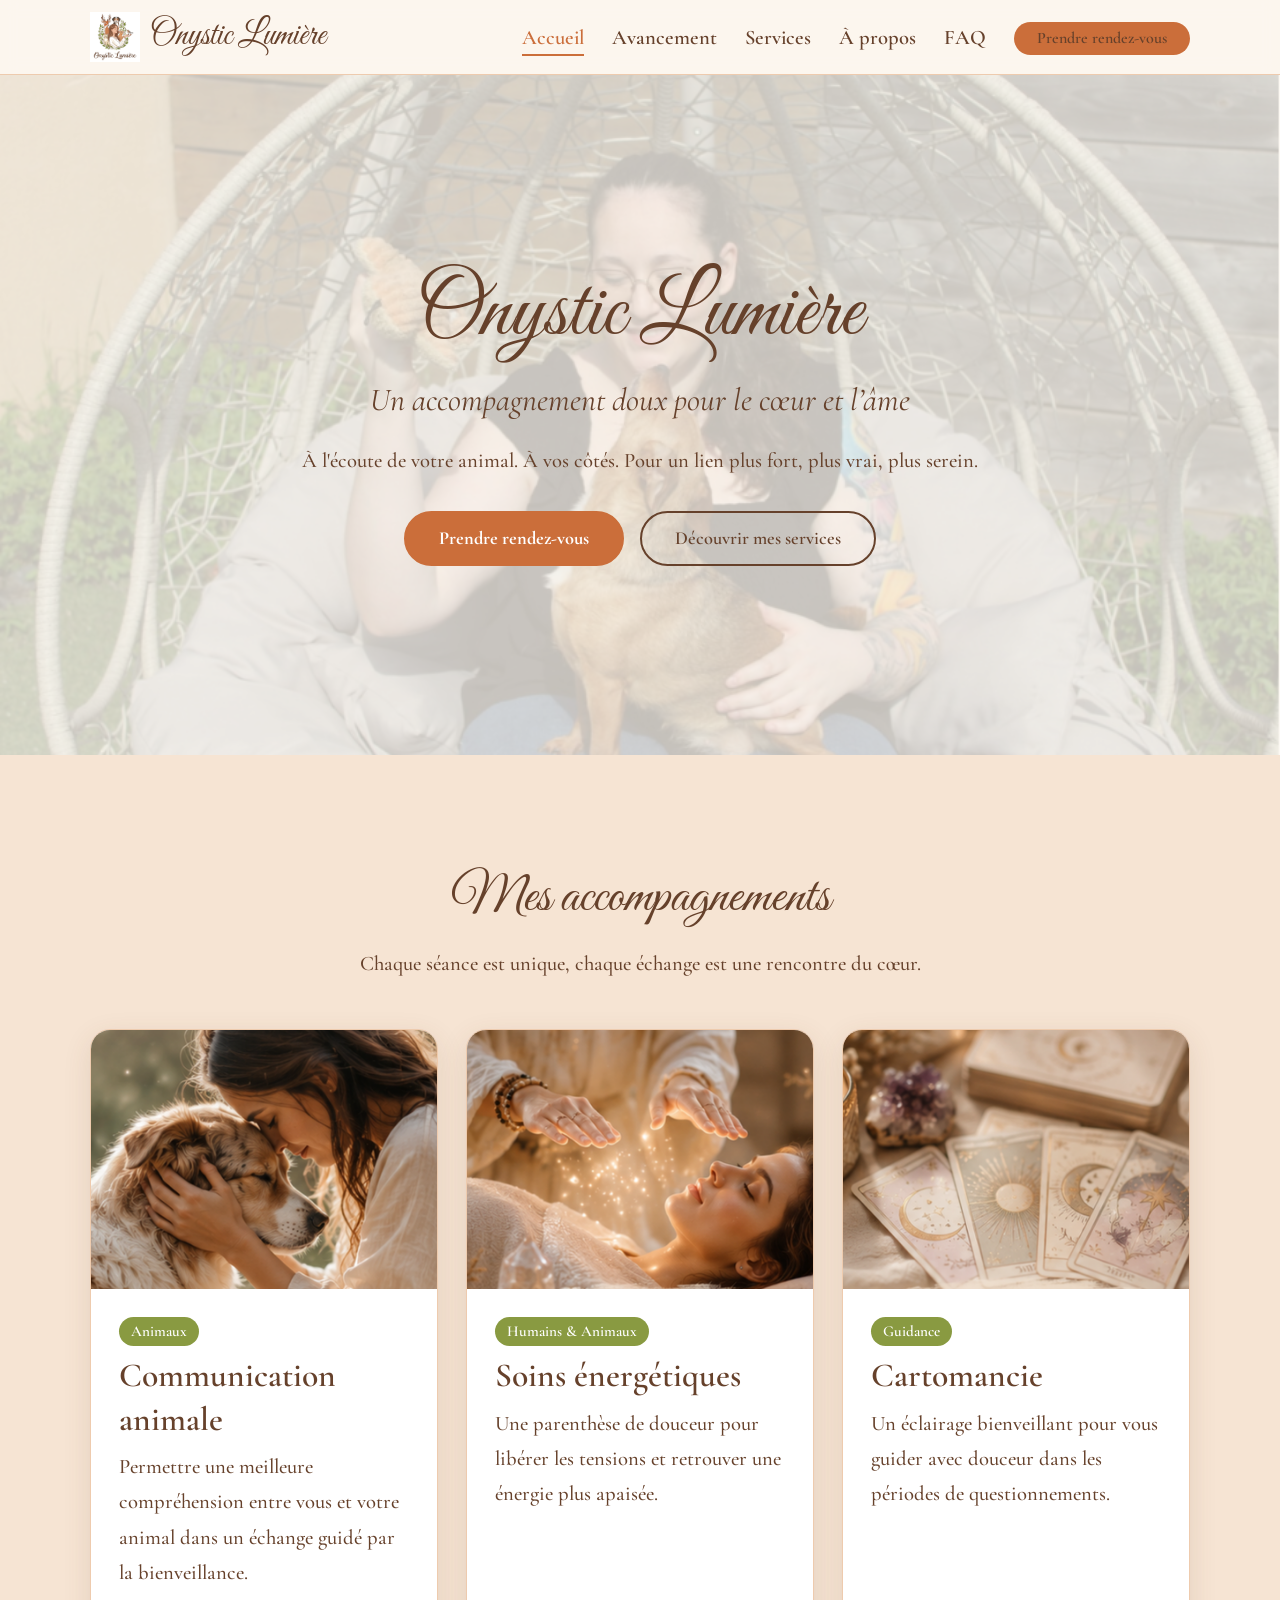
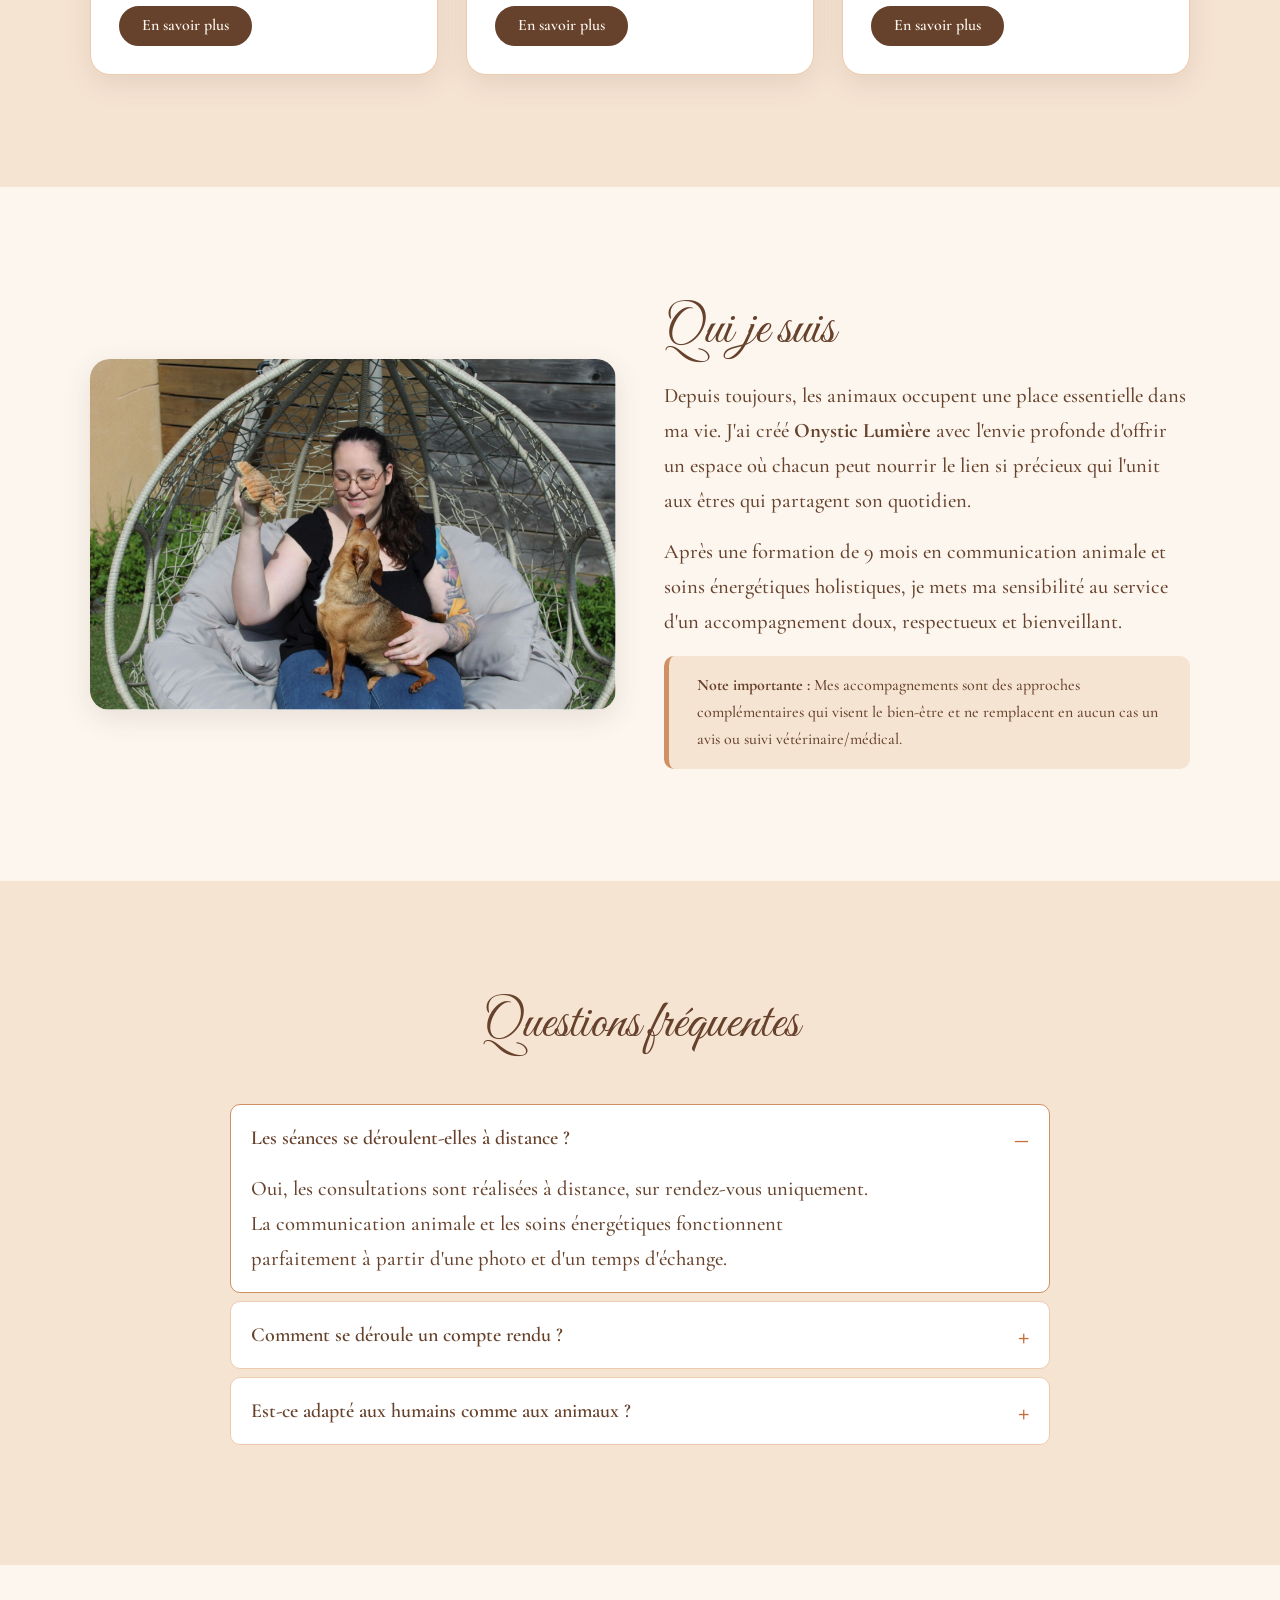
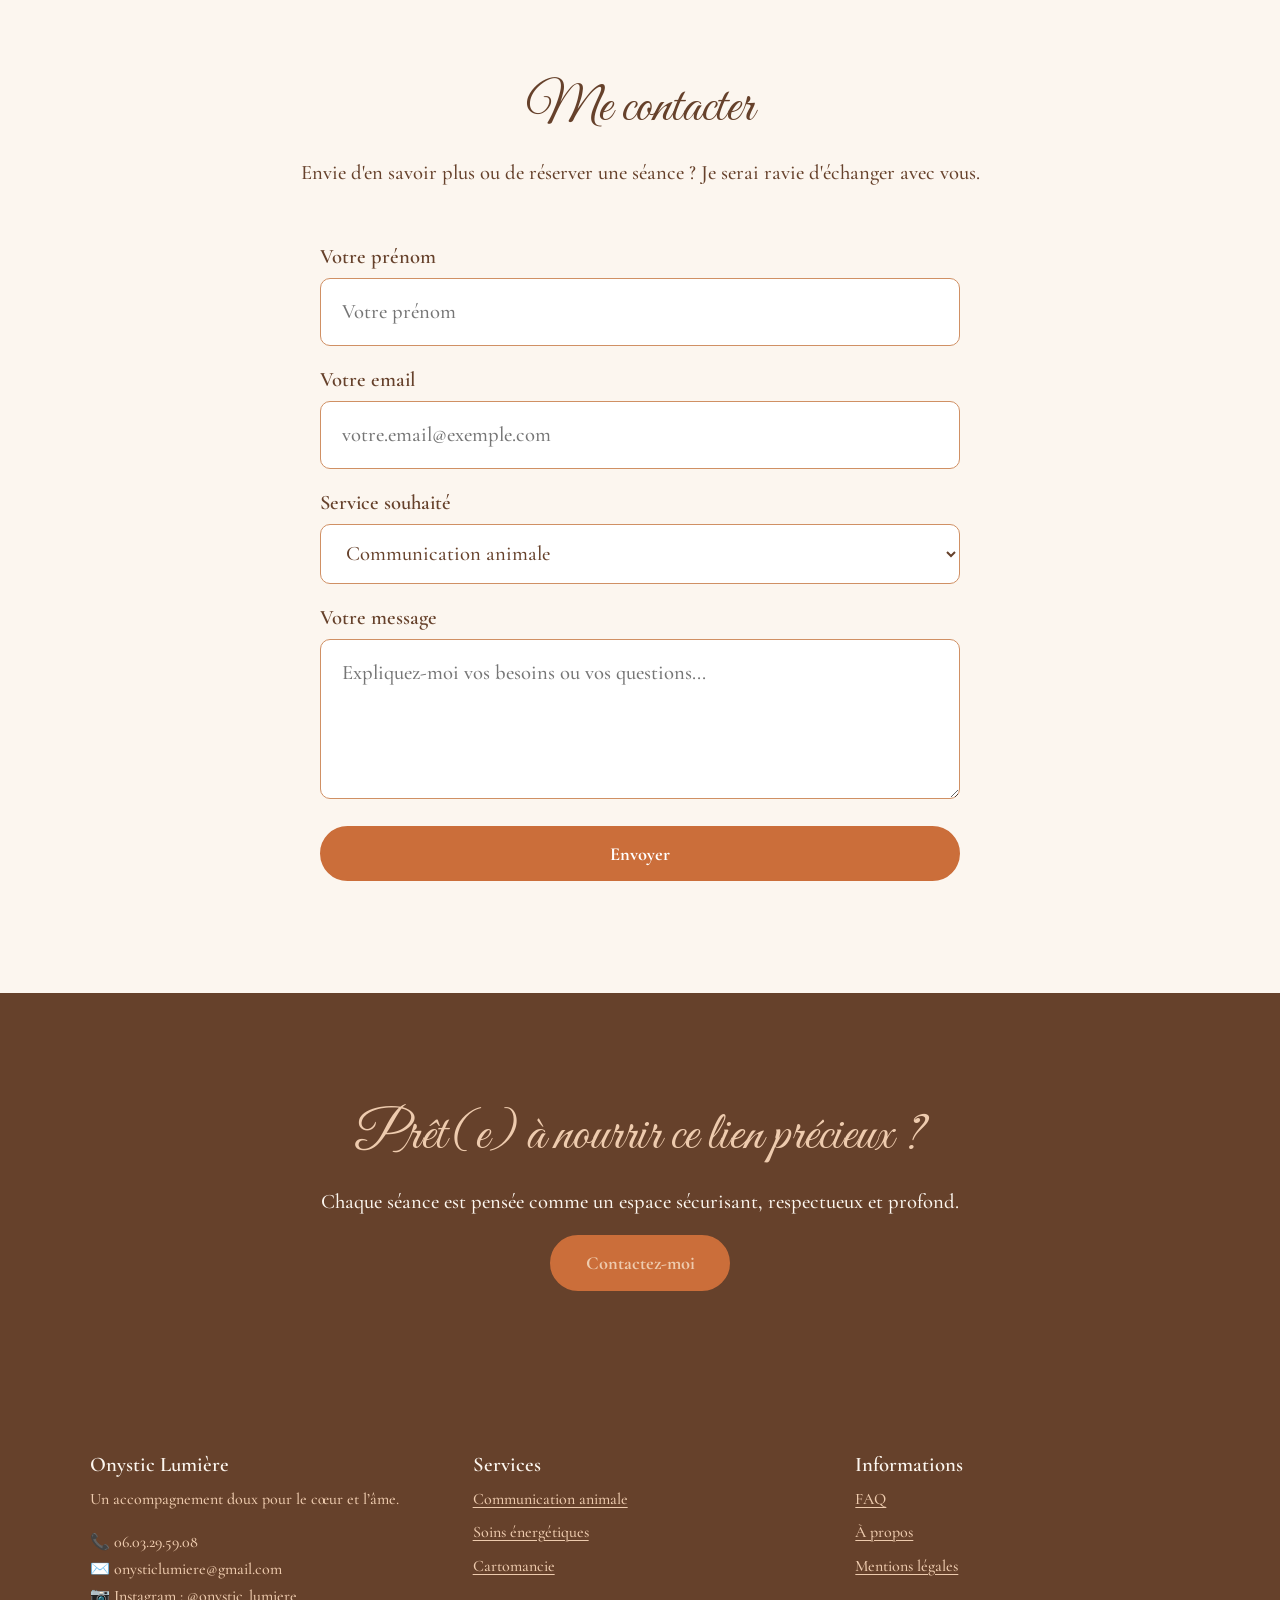
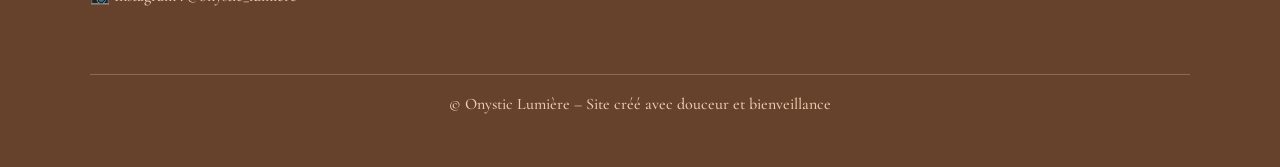
==== index.html @ a09f25a9 "first commit" ====
<!DOCTYPE html>
<html lang="fr">
<head>
  <meta charset="utf-8">
  <meta name="viewport" content="width=device-width, initial-scale=1, viewport-fit=cover">
  <title>Onystic Lumière – Un accompagnement doux pour le cœur et l’âme</title>
  <link rel="preconnect" href="https://fonts.googleapis.com">
  <link rel="preconnect" href="https://fonts.gstatic.com" crossorigin>
  <link href="https://fonts.googleapis.com/css2?family=Cormorant+Garamond:ital,wght@0,400;0,500;0,600;0,700;1,400;1,500&family=Great+Vibes&display=swap" rel="stylesheet">
  <link rel="stylesheet" href="style.css">
</head>
<body>

<!-- ============ EN-TÊTE / BANNIÈRE ============ -->
<header class="entete">
  <div class="conteneur entete__interieur">
    <!-- Logo image + texte -->
    <a class="logo" href="index.html" style="font-family:var(--police-titre);font-size:2.2rem;color:var(--brun);line-height:1">
      <img src="logo.png" alt="Logo Onystic Lumière" style="height:50px; margin-right:10px;">
      Onystic Lumière
    </a>
    <button class="nav__bouton" aria-expanded="false" aria-controls="menu">☰ Menu</button>
    <nav class="nav" id="menu" aria-label="Menu principal">
      <ul>
        <li><a href="index.html" aria-current="page">Accueil</a></li>
        <li><a href="avancement.html" >Avancement</a></li>
        <li class="nav__item--deroulant">
          <a href="#services">Services</a>
          <ul class="nav__sous-menu">
            <li><a href="communication-animale.html">Communication animale</a></li>
            <li><a href="soins-energetiques.html">Soins énergétiques</a></li>
            <li><a href="cartomancie.html">Cartomancie</a></li>
          </ul>
        </li>
        <li><a href="#apropos">À propos</a></li>
        <li><a href="#faq">FAQ</a></li>
        <li><a class="btn btn--rdv btn--petit" href="#contact">Prendre rendez-vous</a></li>
      </ul>
    </nav>
  </div>
</header>

<main id="haut">

<!-- ============ HERO (IMAGE DE FOND TRANSPARENTE) ============ -->
<!-- Modifie 'images/fond-hero.jpg' par le lien de ton image de fond -->
<section class="hero" style="background-image: url('photop.png');">
  <div class="conteneur">
    <h1>Onystic Lumière</h1>
    <p class="slogan">Un accompagnement doux pour le cœur et l’âme</p>
    <p>À l'écoute de votre animal. À vos côtés. Pour un lien plus fort, plus vrai, plus serein.</p>
    <div style="display:flex; gap:1rem; justify-content:center; flex-wrap:wrap;">
      <a class="btn btn--rdv" href="#contact">Prendre rendez-vous</a>
      <a class="btn btn--contour" href="#services">Découvrir mes services</a>
    </div>
  </div>
</section>

<!-- ============ SERVICES ============ -->
<section class="section section--douce" id="services">
  <div class="conteneur">
    <div class="section__entete">
      <h2>Mes accompagnements</h2>
      <p>Chaque séance est unique, chaque échange est une rencontre du cœur.</p>
    </div>
    
    <div class="grille">
      <!-- Communication Animale -->
      <article class="carte">
        <img class="carte__image" src="com_a.png" alt="Communication animale">
        <div class="carte__contenu">
          <span class="etiquette">Animaux</span>
          <h3>Communication animale</h3>
          <p>Permettre une meilleure compréhension entre vous et votre animal dans un échange guidé par la bienveillance.</p>
          <a class="btn btn--petit" href="communication-animale.html">En savoir plus</a>
        </div>
      </article>

      
      <!-- Soins Énergétiques -->
      <article class="carte">
        <img class="carte__image" src="soins.png" alt="Soins énergétiques">
        <div class="carte__contenu">
          <span class="etiquette">Humains & Animaux</span>
          <h3>Soins énergétiques</h3>
          <p>Une parenthèse de douceur pour libérer les tensions et retrouver une énergie plus apaisée.</p>
          <a class="btn btn--petit" href="soins-energetiques.html">En savoir plus</a>
        </div>
      </article>

      <!-- Cartomancie -->
      <article class="carte">
        <img class="carte__image" src="carto.png" alt="Cartomancie">
        <div class="carte__contenu">
          <span class="etiquette">Guidance</span>
          <h3>Cartomancie</h3>
          <p>Un éclairage bienveillant pour vous guider avec douceur dans les périodes de questionnements.</p>
          <a class="btn btn--petit" href="cartomancie.html">En savoir plus</a>
        </div>
      </article>
    </div>
  </div>
</section>

<!-- ============ À PROPOS ============ -->
<section class="section" id="apropos">
  <div class="conteneur">
    <div class="duo">
      <img src="photop.png" alt="Photo de Marine" style="border-radius:var(--rayon-m); box-shadow:var(--ombre); width:100%; height:auto;">
      <div>
        <h2>Qui je suis</h2>
        <p>Depuis toujours, les animaux occupent une place essentielle dans ma vie. J'ai créé <strong>Onystic Lumière</strong> avec l'envie profonde d'offrir un espace où chacun peut nourrir le lien si précieux qui l'unit aux êtres qui partagent son quotidien.</p>
        <p>Après une formation de 9 mois en communication animale et soins énergétiques holistiques, je mets ma sensibilité au service d'un accompagnement doux, respectueux et bienveillant.</p>
        
        <div class="encadre mt-s">
          <p><strong>Note importante :</strong> Mes accompagnements sont des approches complémentaires qui visent le bien-être et ne remplacent en aucun cas un avis ou suivi vétérinaire/médical.</p>
        </div>
      </div>
    </div>
  </div>
</section>

<!-- ============ FAQ ============ -->
<section class="section section--douce" id="faq">
  <div class="conteneur">
    <div class="section__entete">
      <h2>Questions fréquentes</h2>
    </div>
    <div class="faq">
      <details open>
        <summary>Les séances se déroulent-elles à distance ?</summary>
        <p>Oui, les consultations sont réalisées à distance, sur rendez-vous uniquement. La communication animale et les soins énergétiques fonctionnent parfaitement à partir d'une photo et d'un temps d'échange.</p>
      </details>
      <details>
        <summary>Comment se déroule un compte rendu ?</summary>
        <p>Selon l'accompagnement choisi, les échanges et comptes rendus sont retransmis en visio, par appel ou sous forme de document écrit (PDF).</p>
      </details>
      <details>
        <summary>Est-ce adapté aux humains comme aux animaux ?</summary>
        <p>Oui ! Les soins énergétiques et la cartomancie s’adressent aussi bien aux personnes qu’aux animaux.</p>
      </details>
    </div>
  </div>
</section>

<!-- ============ CONTACT ============ -->
<section class="section" id="contact">
  <div class="conteneur">
    <div class="section__entete">
      <h2>Me contacter</h2>
      <p>Envie d'en savoir plus ou de réserver une séance ? Je serai ravie d'échanger avec vous.</p>
    </div>
    <form class="formulaire" onsubmit="return false" style="margin-inline:auto">
      <div><label for="nom">Votre prénom</label><input id="nom" type="text" placeholder="Votre prénom"></div>
      <div><label for="mail">Votre email</label><input id="mail" type="email" placeholder="votre.email@exemple.com"></div>
      <div><label for="service">Service souhaité</label>
        <select id="service">
          <option>Communication animale</option>
          <option>Soins énergétiques</option>
          <option>Cartomancie / Guidance</option>
        </select>
      </div>
      <div><label for="msg">Votre message</label><textarea id="msg" placeholder="Expliquez-moi vos besoins ou vos questions..."></textarea></div>
      <button class="btn btn--rdv" type="button">Envoyer</button>
    </form>
  </div>
</section>

<!-- ============ BANDEAU RDV ============ -->
<section class="section section--sombre bandeau-rdv">
  <div class="conteneur">
    <h2>Prêt(e) à nourrir ce lien précieux ?</h2>
    <p>Chaque séance est pensée comme un espace sécurisant, respectueux et profond.</p>
    <a class="btn btn--rdv" href="#contact">Contactez-moi</a>
  </div>
</section>

</main>

<!-- ============ PIED DE PAGE ============ -->
<footer class="pied">
  <div class="conteneur">
    <div class="pied__colonnes">
      <div>
        <h3>Onystic Lumière</h3>
        <p>Un accompagnement doux pour le cœur et l’âme.</p>
        <p>
          📞 06.03.29.59.08<br>
          ✉️ onysticlumiere@gmail.com<br>
          📷 Instagram : @onystic_lumiere
        </p>
      </div>
      <div>
        <h3>Services</h3>
        <ul>
          <li><a href="communication-animale.html">Communication animale</a></li>
          <li><a href="soins-energetiques.html">Soins énergétiques</a></li>
          <li><a href="cartomancie.html">Cartomancie</a></li>
        </ul>
      </div>
      <div>
        <h3>Informations</h3>
        <ul>
          <li><a href="#faq">FAQ</a></li>
          <li><a href="#apropos">À propos</a></li>
          <li><a href="#haut">Mentions légales</a></li>
        </ul>
      </div>
    </div>
    <p class="pied__legal mb-0" style="max-width:none">© Onystic Lumière – Site créé avec douceur et bienveillance</p>
  </div>
</footer>

<script>
  const bouton = document.querySelector('.nav__bouton');
  const menu = document.getElementById('menu');
  bouton.addEventListener('click', () => {
    const ouvert = menu.classList.toggle('ouvert');
    bouton.setAttribute('aria-expanded', ouvert);
  });
</script>
</body>
</html>
---- style.css ----
/* =====================================================================
   ONYSTIC LUMIÈRE – Feuille de style principale
   "Un accompagnement doux pour le cœur et l'âme"

   À mettre dans le <head> de chaque page HTML :

   <link rel="preconnect" href="https://fonts.googleapis.com">
   <link rel="preconnect" href="https://fonts.gstatic.com" crossorigin>
   <link href="https://fonts.googleapis.com/css2?family=Cormorant+Garamond:ital,wght@0,400;0,500;0,600;1,400;1,500&family=Great+Vibes&display=swap" rel="stylesheet">
   <link rel="stylesheet" href="style.css">

   SOMMAIRE
   1. Variables (couleurs, polices, tailles, espacements)
   2. Base (reset + typographie)
   3. Mise en page (conteneur, sections, grilles)
   4. Composants (header, boutons, hero, cartes, avis, FAQ, formulaire, footer)
   5. Utilitaires
   6. Responsive
   7. Accessibilité (focus, mouvement réduit)
   ===================================================================== */


/* =====================================================================
   1. VARIABLES
   Pour changer une couleur ou une police sur tout le site,
   il suffit de la modifier ici.
   ===================================================================== */
:root {
  /* --- Couleurs de la charte --- */
  --brun:    #66412b;   /* texte principal, titres, boutons */
  --peche:   #eecbae;   /* fonds doux, bordures */
  --caramel: #d09064;   /* accents secondaires, séparateurs */
  --olive:   #899a41;   /* touche nature, avis, détails */
  --orange:  #cb6e3a;   /* appels à l'action, survols, liens */

  /* --- Couleurs dérivées (nuances plus claires pour les fonds) --- */
  --fond:        #fcf6ef;   /* fond général du site */
  --fond-doux:   #f6e4d3;   /* fond des sections alternées */
  --blanc:       #ffffff;
  --brun-fonce:  #4a2e1e;   /* survol des éléments bruns */

  /* --- Polices --- */
  --police-titre: "Great Vibes", cursive;                                /* logo, grands titres */
  --police-texte: "Cormorant Garamond", Georgia, "Times New Roman", serif; /* tout le reste */

  /* --- Tailles de texte (s'adaptent à l'écran) --- */
  --taille-texte:  clamp(1.125rem, 1.05rem + 0.3vw, 1.3rem);
  --taille-petit:  1rem;
  --taille-h1:     clamp(3rem, 2rem + 5vw, 5.5rem);    /* Great Vibes */
  --taille-h2:     clamp(2.2rem, 1.7rem + 2.2vw, 3.4rem); /* Great Vibes */
  --taille-h3:     clamp(1.6rem, 1.4rem + 1vw, 2.1rem);  /* Cormorant */
  --taille-h4:     1.35rem;

  /* --- Espacements --- */
  --espace-xs: 0.5rem;
  --espace-s:  1rem;
  --espace-m:  1.75rem;
  --espace-l:  3rem;
  --espace-xl: clamp(4rem, 3rem + 5vw, 7rem);   /* espace entre sections */

  /* --- Formes --- */
  --rayon-s:    10px;
  --rayon-m:    20px;
  --rayon-pill: 999px;

  /* --- Ombre douce (teintée marron, pas grise) --- */
  --ombre: 0 8px 28px rgba(102, 65, 43, 0.12);

  /* --- Largeurs --- */
  --largeur-max:   1100px;
  --largeur-texte: 68ch;   /* confort de lecture */

  /* --- Transitions --- */
  --transition: 0.25s ease;
}


/* =====================================================================
   2. BASE
   ===================================================================== */
*, *::before, *::after { box-sizing: border-box; }

html {
  scroll-behavior: smooth;
  -webkit-text-size-adjust: 100%;
}

body {
  margin: 0;
  background: var(--fond);
  color: var(--brun);
  font-family: var(--police-texte);
  font-size: var(--taille-texte);
  font-weight: 500;          /* Cormorant est fin : 500 améliore la lisibilité */
  line-height: 1.7;
}

img, picture, svg { display: block; max-width: 100%; height: auto; }

/* --- Titres ---
   h1 et h2 : Great Vibes (script). h3 et h4 : Cormorant (plus lisible en petit). */
h1, h2 {
  font-family: var(--police-titre);
  font-weight: 400;
  line-height: 1.15;
  margin: 0 0 var(--espace-s);
}
h1 { font-size: var(--taille-h1); }
h2 { font-size: var(--taille-h2); }

h3, h4 {
  font-family: var(--police-texte);
  font-weight: 600;
  line-height: 1.3;
  margin: 0 0 var(--espace-xs);
}
h3 { font-size: var(--taille-h3); }
h4 { font-size: var(--taille-h4); }

p { margin: 0 0 var(--espace-s); max-width: var(--largeur-texte); }

/* --- Sous-titre / slogan en italique --- */
.slogan {
  font-style: italic;
  font-weight: 400;
  font-size: clamp(1.4rem, 1.2rem + 1vw, 2rem);
}

/* --- Liens --- */
a {
  color: var(--orange);
  text-decoration-thickness: 1px;
  text-underline-offset: 3px;
  transition: color var(--transition);
}
a:hover { color: var(--brun-fonce); }

/* --- Listes dans le contenu --- */
ul, ol { padding-left: 1.3em; margin: 0 0 var(--espace-s); }
li { margin-bottom: 0.4em; }
li::marker { color: var(--olive); }

hr {
  border: 0;
  height: 1px;
  background: var(--caramel);
  opacity: 0.5;
  margin: var(--espace-l) 0;
}


/* =====================================================================
   3. MISE EN PAGE
   ===================================================================== */

/* Centre le contenu et limite sa largeur */
.conteneur {
  width: min(100% - 2.5rem, var(--largeur-max));
  margin-inline: auto;
}

/* Bloc de page : chaque grande partie d'une page est une .section */
.section { padding-block: var(--espace-xl); }
.section--douce  { background: var(--fond-doux); }
.section--sombre { background: var(--brun); color: var(--fond); }
.section--sombre h1,
.section--sombre h2,
.section--sombre h3 { color: var(--peche); }
.section--sombre a { color: var(--peche); }

/* En-tête de section (titre + intro) */
.section__entete { text-align: center; margin-bottom: var(--espace-l); }
.section__entete p { margin-inline: auto; }

/* Grilles : colonnes automatiques selon la largeur de l'écran */
.grille {
  display: grid;
  gap: var(--espace-m);
  grid-template-columns: repeat(auto-fit, minmax(260px, 1fr));
}
.grille--2 { grid-template-columns: repeat(auto-fit, minmax(320px, 1fr)); }

/* Texte + image côte à côte (page "À propos", présentation d'un service) */
.duo {
  display: grid;
  gap: var(--espace-l);
  align-items: center;
  grid-template-columns: repeat(auto-fit, minmax(300px, 1fr));
}
.duo img { border-radius: var(--rayon-m); box-shadow: var(--ombre); }


/* =====================================================================
   4. COMPOSANTS
   ===================================================================== */

/* ---------- 4.1 En-tête + navigation ---------- */
.entete {
  position: sticky;
  top: 0;
  z-index: 100;
  background: rgba(252, 246, 239, 0.94);
  backdrop-filter: blur(8px);
  border-bottom: 1px solid var(--peche);
}
.entete__interieur {
  display: flex;
  align-items: center;
  justify-content: space-between;
  gap: var(--espace-m);
  padding-block: 0.75rem;
}
.logo { display: flex; align-items: center; text-decoration: none; }
.logo img { height: 64px; width: auto; }

.nav ul {
  display: flex;
  align-items: center;
  gap: var(--espace-m);
  list-style: none;
  margin: 0;
  padding: 0;
}
.nav li { margin: 0; }
.nav a {
  color: var(--brun);
  text-decoration: none;
  font-weight: 600;
  padding-block: 0.3rem;
  border-bottom: 2px solid transparent;
}
.nav a:hover,
.nav a[aria-current="page"] {
  color: var(--orange);
  border-bottom-color: var(--orange);
}

/* Sous-menu "Services" */
.nav__item--deroulant { position: relative; }
.nav__sous-menu {
  position: absolute;
  top: 100%;
  left: 0;
  min-width: 240px;
  flex-direction: column;
  align-items: flex-start !important;
  gap: 0 !important;
  padding: var(--espace-xs) 0 !important;
  background: var(--fond);
  border: 1px solid var(--peche);
  border-radius: var(--rayon-s);
  box-shadow: var(--ombre);
  opacity: 0;
  visibility: hidden;
  transform: translateY(6px);
  transition: opacity var(--transition), transform var(--transition), visibility var(--transition);
}
.nav__item--deroulant:hover .nav__sous-menu,
.nav__item--deroulant:focus-within .nav__sous-menu {
  opacity: 1;
  visibility: visible;
  transform: translateY(0);
}
.nav__sous-menu a {
  display: block;
  width: 100%;
  padding: 0.5rem 1.1rem;
  border-bottom: 0;
}
.nav__sous-menu a:hover { background: var(--fond-doux); }

/* Bouton menu mobile (☰) */
.nav__bouton {
  display: none;
  background: none;
  border: 1px solid var(--caramel);
  border-radius: var(--rayon-s);
  color: var(--brun);
  font: inherit;
  font-weight: 600;
  padding: 0.4rem 0.9rem;
  cursor: pointer;
}


/* ---------- 4.2 Boutons ---------- */
.btn {
  display: inline-block;
  padding: 0.8em 1.8em;
  border: 2px solid var(--brun);
  border-radius: var(--rayon-pill);
  background: var(--brun);
  color: var(--fond);
  font-family: var(--police-texte);
  font-size: 1.15rem;
  font-weight: 600;
  line-height: 1.2;
  text-align: center;
  text-decoration: none;
  cursor: pointer;
  transition: background var(--transition), border-color var(--transition), color var(--transition);
}
.btn:hover {
  background: var(--brun-fonce);
  border-color: var(--brun-fonce);
  color: var(--blanc);
}

/* Bouton "Prendre rendez-vous" : la couleur d'action du site */
.btn--rdv {
  background: var(--orange);
  border-color: var(--orange);
  color: var(--blanc);
  font-weight: 700;
}
.btn--rdv:hover {
  background: var(--brun);
  border-color: var(--brun);
}

/* Bouton discret, sans fond */
.btn--contour {
  background: transparent;
  color: var(--brun);
}
.btn--contour:hover {
  background: var(--brun);
  color: var(--fond);
}

.btn--petit { padding: 0.55em 1.3em; font-size: 1rem; }

/* Sur fond marron, les boutons s'inversent */
.section--sombre .btn--contour { color: var(--peche); border-color: var(--peche); }
.section--sombre .btn--contour:hover { background: var(--peche); color: var(--brun); }


/* ---------- 4.3 Hero (haut de la page d'accueil) ---------- */
.hero {
  position: relative;
  display: grid;
  place-items: center;
  min-height: min(80vh, 680px);
  padding-block: var(--espace-xl);
  text-align: center;
  background-color: var(--fond-doux);
  background-size: cover;
  background-position: center;
}
/* Voile clair pour garder le texte lisible sur la photo */
.hero::before {
  content: "";
  position: absolute;
  inset: 0;
  background: rgba(252, 246, 239, 0.78);
}
.hero > * { position: relative; }
.hero h1 { margin-bottom: var(--espace-xs); }
.hero p { margin-inline: auto; }
.hero .btn { margin-top: var(--espace-s); }

/* Version plus petite pour les pages intérieures */
.hero--page { min-height: 0; padding-block: var(--espace-l); }
.hero--page h1 { font-size: var(--taille-h2); }


/* ---------- 4.4 Cartes (services, articles de blog) ---------- */
.carte {
  display: flex;
  flex-direction: column;
  background: var(--blanc);
  border: 1px solid var(--peche);
  border-radius: var(--rayon-m);
  overflow: hidden;
  box-shadow: var(--ombre);
  transition: transform var(--transition), box-shadow var(--transition);
}
.carte:hover {
  transform: translateY(-4px);
  box-shadow: 0 14px 36px rgba(102, 65, 43, 0.18);
}
.carte__image { width: 100%; aspect-ratio: 4 / 3; object-fit: cover; }
.carte__contenu {
  display: flex;
  flex-direction: column;
  flex: 1;
  padding: var(--espace-m);
}
.carte__contenu p { flex: 1; }
.carte__contenu .btn { align-self: flex-start; }

/* Étiquette de catégorie (blog) */
.etiquette {
  display: inline-block;
  align-self: flex-start;
  margin-bottom: var(--espace-xs);
  padding: 0.1em 0.8em;
  border-radius: var(--rayon-pill);
  background: var(--olive);
  color: var(--blanc);
  font-size: 0.95rem;
  font-weight: 600;
}


/* ---------- 4.5 Avis clients ----------
   Ces cartes seront générées par le JavaScript à partir du Google Sheet. */
.avis {
  position: relative;
  margin: 0;
  padding: var(--espace-m);
  background: var(--blanc);
  border-radius: var(--rayon-m);
  border-left: 5px solid var(--olive);
  box-shadow: var(--ombre);
}
.avis__texte {
  margin: 0 0 var(--espace-s);
  font-style: italic;
  font-size: 1.2rem;
}
.avis__auteur {
  margin: 0;
  font-weight: 700;
  color: var(--orange);
}
.avis__animal {
  display: block;
  font-weight: 500;
  font-size: var(--taille-petit);
  color: var(--brun);
}


/* ---------- 4.6 Tarifs ---------- */
.tarif {
  display: flex;
  flex-direction: column;
  align-items: center;
  padding: var(--espace-m);
  text-align: center;
  background: var(--blanc);
  border: 2px solid var(--peche);
  border-radius: var(--rayon-m);
}
.tarif__prix {
  font-family: var(--police-titre);
  font-size: 3rem;
  line-height: 1.1;
  color: var(--orange);
}
.tarif__duree { font-size: var(--taille-petit); margin-bottom: var(--espace-s); }


/* ---------- 4.7 FAQ (balises <details> / <summary>, sans JavaScript) ---------- */
.faq { max-width: 820px; margin-inline: auto; }
.faq details {
  background: var(--blanc);
  border: 1px solid var(--peche);
  border-radius: var(--rayon-s);
  margin-bottom: var(--espace-xs);
}
.faq summary {
  list-style: none;
  position: relative;
  padding: 1rem 3rem 1rem 1.25rem;
  font-size: 1.25rem;
  font-weight: 600;
  cursor: pointer;
}
.faq summary::-webkit-details-marker { display: none; }
.faq summary::after {
  content: "+";
  position: absolute;
  right: 1.25rem;
  top: 50%;
  transform: translateY(-50%);
  font-size: 1.8rem;
  color: var(--orange);
  transition: transform var(--transition);
}
.faq details[open] summary::after { content: "–"; }
.faq details > *:not(summary) { padding-inline: 1.25rem; }
.faq details[open] { border-color: var(--caramel); }
.faq details > p:last-child { padding-bottom: 1rem; margin-bottom: 0; }


/* ---------- 4.8 Formulaires (contact) ---------- */
.formulaire { display: grid; gap: var(--espace-s); max-width: 640px; }
.formulaire label { display: block; margin-bottom: 0.25rem; font-weight: 600; }

.formulaire input,
.formulaire select,
.formulaire textarea {
  width: 100%;
  padding: 0.75em 1em;
  background: var(--blanc);
  color: var(--brun);
  border: 1.5px solid var(--caramel);
  border-radius: var(--rayon-s);
  font: inherit;
}
.formulaire textarea { min-height: 160px; resize: vertical; }
.formulaire input:focus,
.formulaire select:focus,
.formulaire textarea:focus {
  outline: 3px solid var(--peche);
  border-color: var(--orange);
}


/* ---------- 4.9 Encadré d'information (avertissement vétérinaire, etc.) ---------- */
.encadre {
  padding: var(--espace-s) var(--espace-m);
  background: var(--fond-doux);
  border-left: 5px solid var(--caramel);
  border-radius: var(--rayon-s);
  font-size: var(--taille-petit);
}
.encadre p:last-child { margin-bottom: 0; }


/* ---------- 4.10 Bandeau d'appel à l'action (en bas de chaque page) ---------- */
.bandeau-rdv { text-align: center; }
.bandeau-rdv p { margin-inline: auto; }


/* ---------- 4.11 Pied de page ---------- */
.pied {
  padding-block: var(--espace-l);
  background: var(--brun);
  color: var(--peche);
  font-size: var(--taille-petit);
}
.pied a { color: var(--peche); }
.pied a:hover { color: var(--blanc); }
.pied__colonnes {
  display: grid;
  gap: var(--espace-l);
  grid-template-columns: repeat(auto-fit, minmax(220px, 1fr));
}
.pied h3 { font-size: 1.3rem; color: var(--fond); }
.pied ul { list-style: none; padding: 0; }
.pied__legal {
  margin-top: var(--espace-l);
  padding-top: var(--espace-s);
  border-top: 1px solid rgba(238, 203, 174, 0.3);
  text-align: center;
}


/* =====================================================================
   5. UTILITAIRES
   Petites classes à ajouter ponctuellement dans le HTML.
   ===================================================================== */
.centre       { text-align: center; }
.centre p     { margin-inline: auto; }
.mt-s  { margin-top: var(--espace-s); }
.mt-m  { margin-top: var(--espace-m); }
.mt-l  { margin-top: var(--espace-l); }
.mb-0  { margin-bottom: 0; }
.texte-orange { color: var(--orange); }
.texte-olive-fonce { color: #5c6a24; }

/* Cache visuellement mais reste lisible par les lecteurs d'écran */
.cache {
  position: absolute !important;
  width: 1px; height: 1px;
  overflow: hidden;
  clip: rect(0 0 0 0);
  white-space: nowrap;
}


/* =====================================================================
   6. RESPONSIVE (téléphone et tablette)
   ===================================================================== */
@media (max-width: 860px) {
  .nav__bouton { display: inline-block; }

  .nav {
    position: absolute;
    top: 100%;
    left: 0;
    right: 0;
    display: none;
    padding: var(--espace-s) 1.25rem var(--espace-m);
    background: var(--fond);
    border-bottom: 1px solid var(--peche);
  }
  /* Le JavaScript ajoutera la classe "ouvert" au clic sur le bouton ☰ */
  .nav.ouvert { display: block; }

  .nav ul { flex-direction: column; align-items: flex-start; gap: var(--espace-s); }

  /* Sur mobile, le sous-menu est toujours déplié, simplement indenté */
  .nav__sous-menu {
    position: static;
    opacity: 1;
    visibility: visible;
    transform: none;
    border: 0;
    box-shadow: none;
    background: transparent;
    padding-left: var(--espace-s) !important;
  }

  .logo img { height: 52px; }
}

@media (max-width: 520px) {
  .btn { width: 100%; }
  .carte__contenu .btn { align-self: stretch; }
}


/* =====================================================================
   7. ACCESSIBILITÉ
   ===================================================================== */

/* Contour visible quand on navigue au clavier */
:focus-visible {
  outline: 3px solid var(--orange);
  outline-offset: 3px;
  border-radius: 4px;
}

/* Respecte le réglage "réduire les animations" de l'appareil */
@media (prefers-reduced-motion: reduce) {
  html { scroll-behavior: auto; }
  *, *::before, *::after {
    transition-duration: 0.01ms !important;
    animation-duration: 0.01ms !important;
  }
  .carte:hover { transform: none; }
}
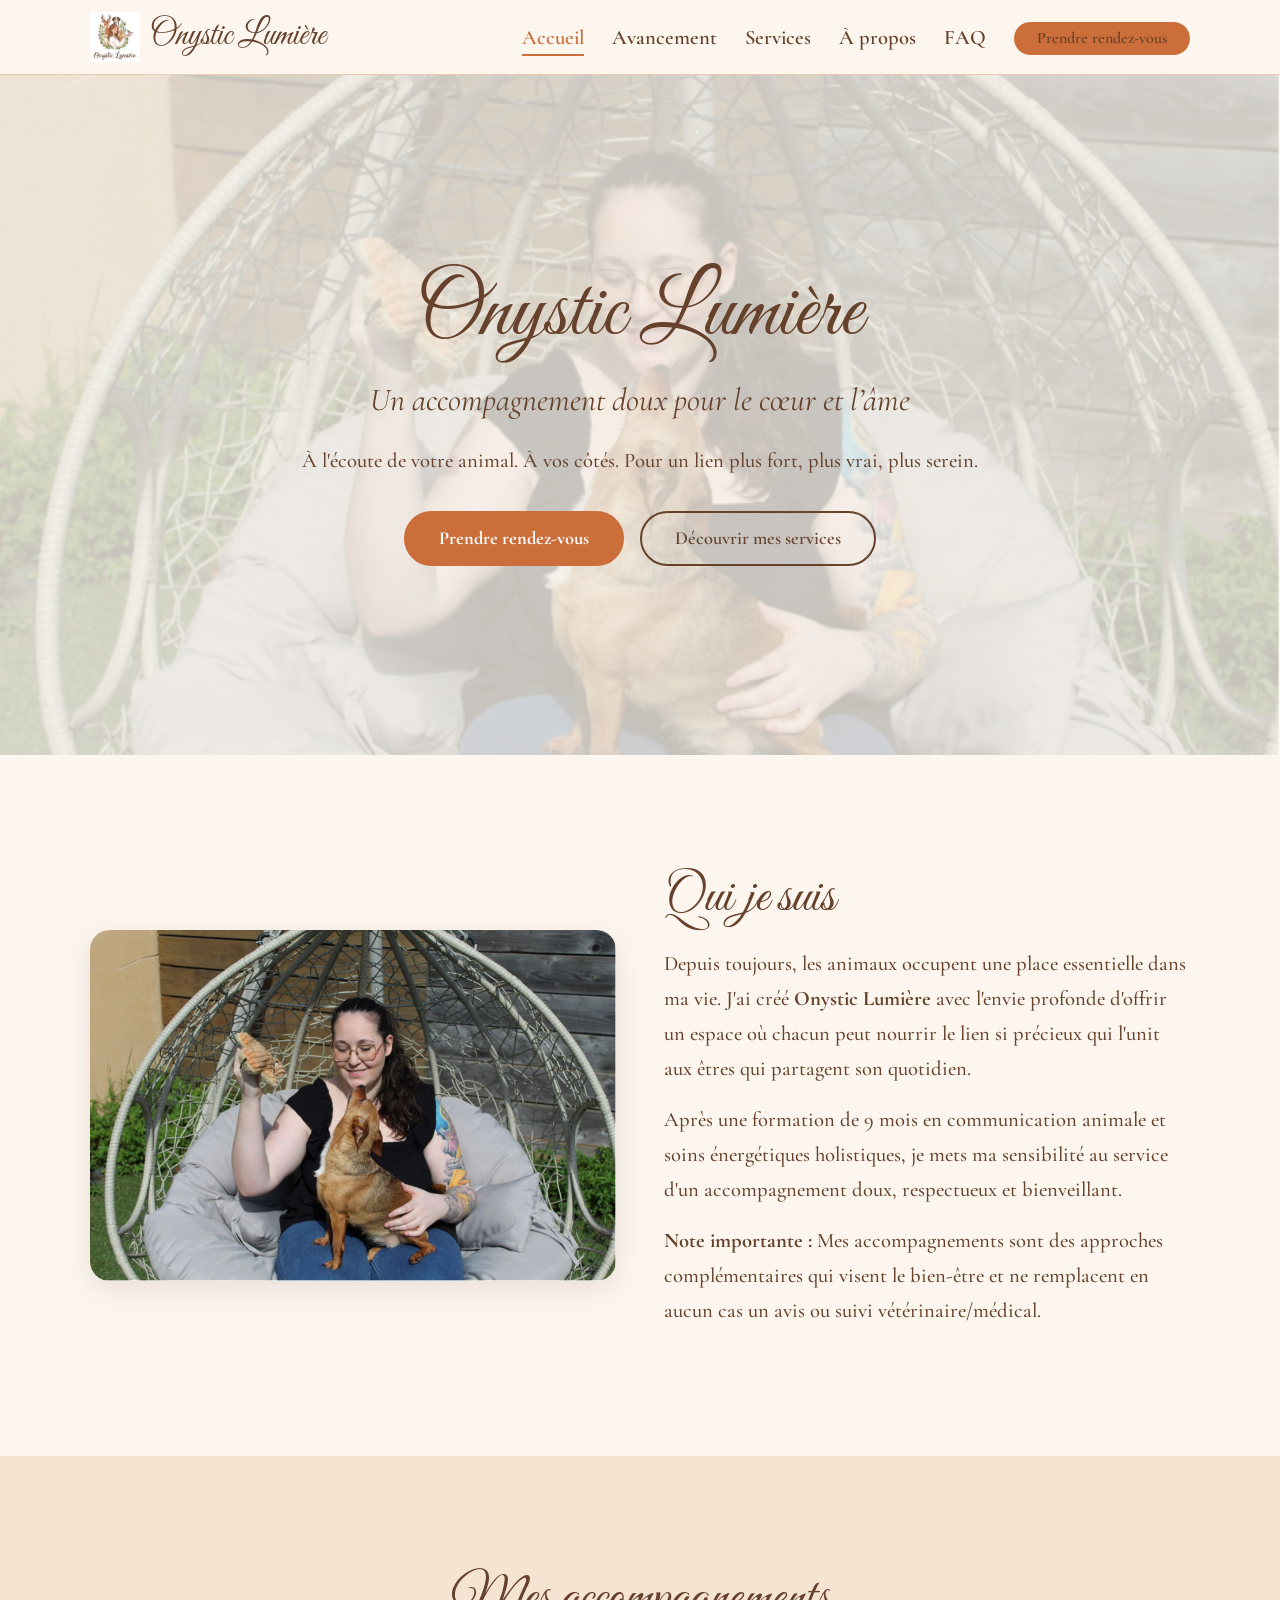
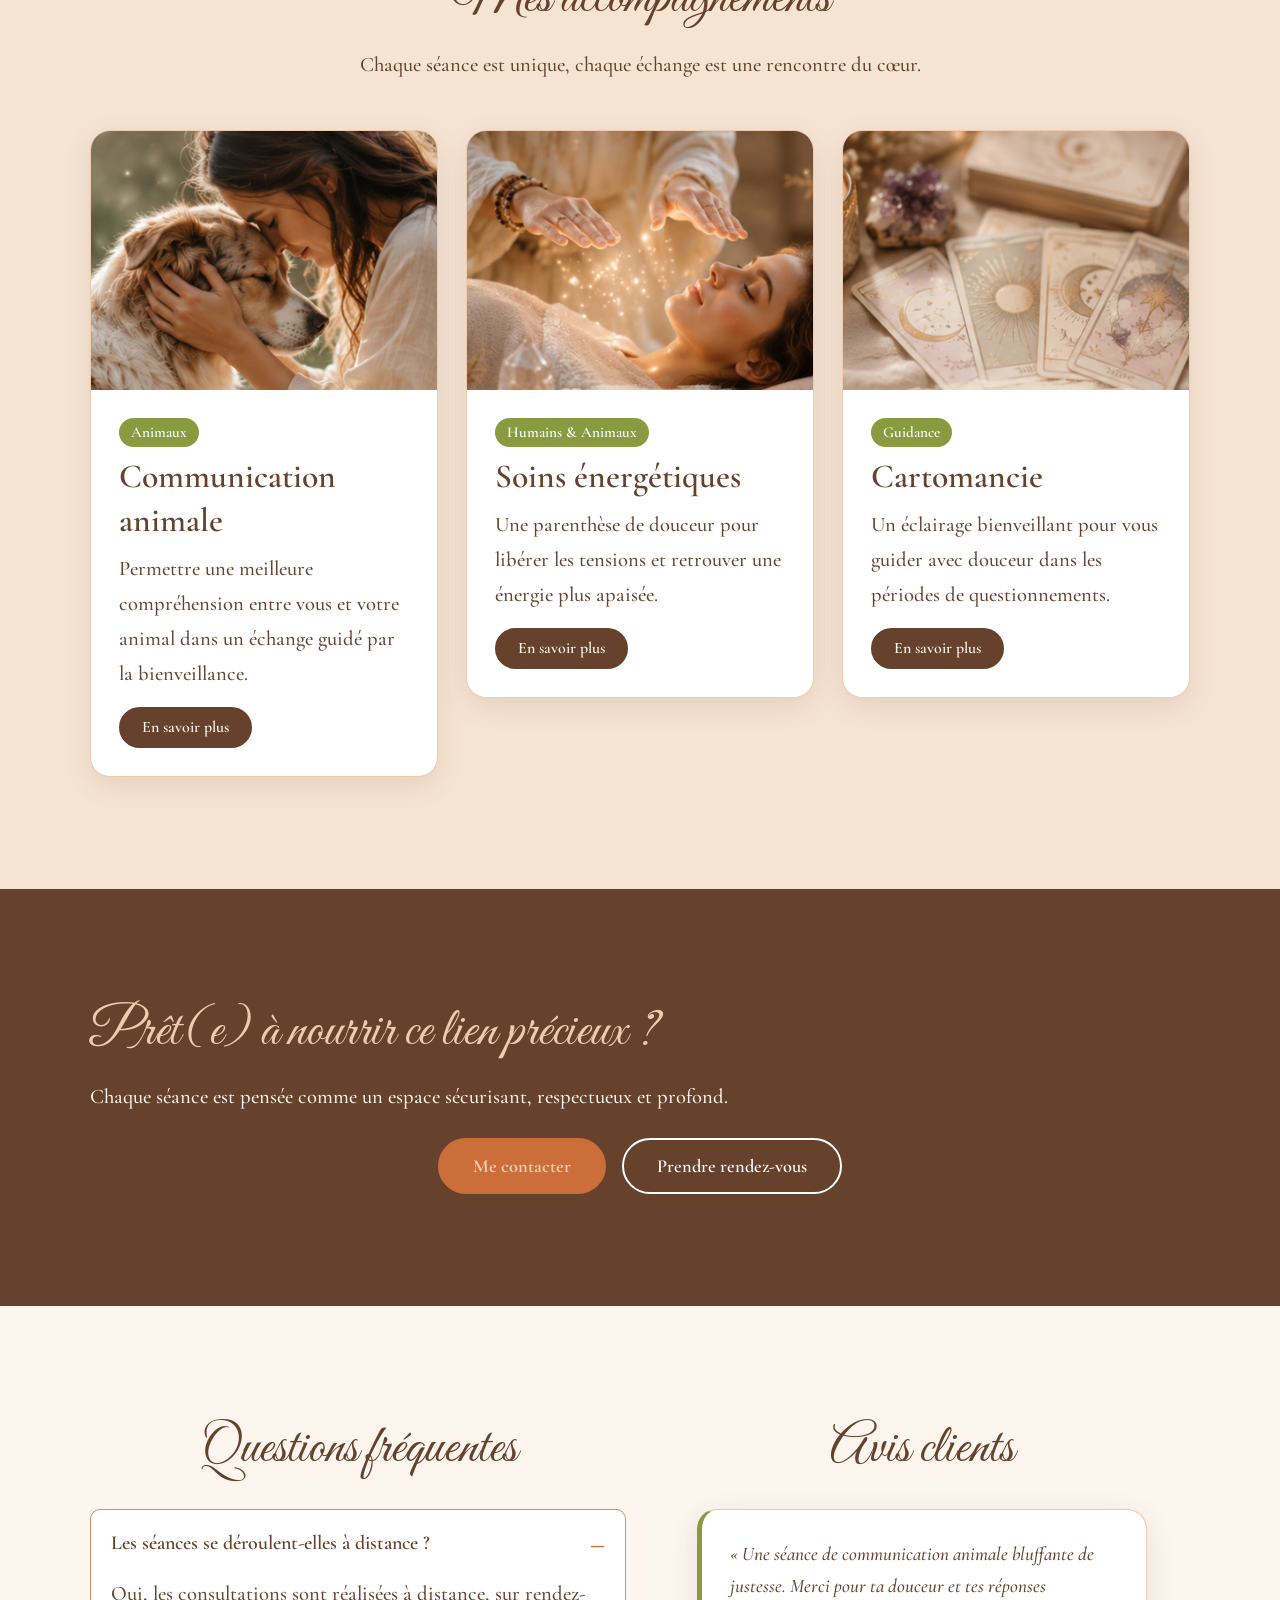
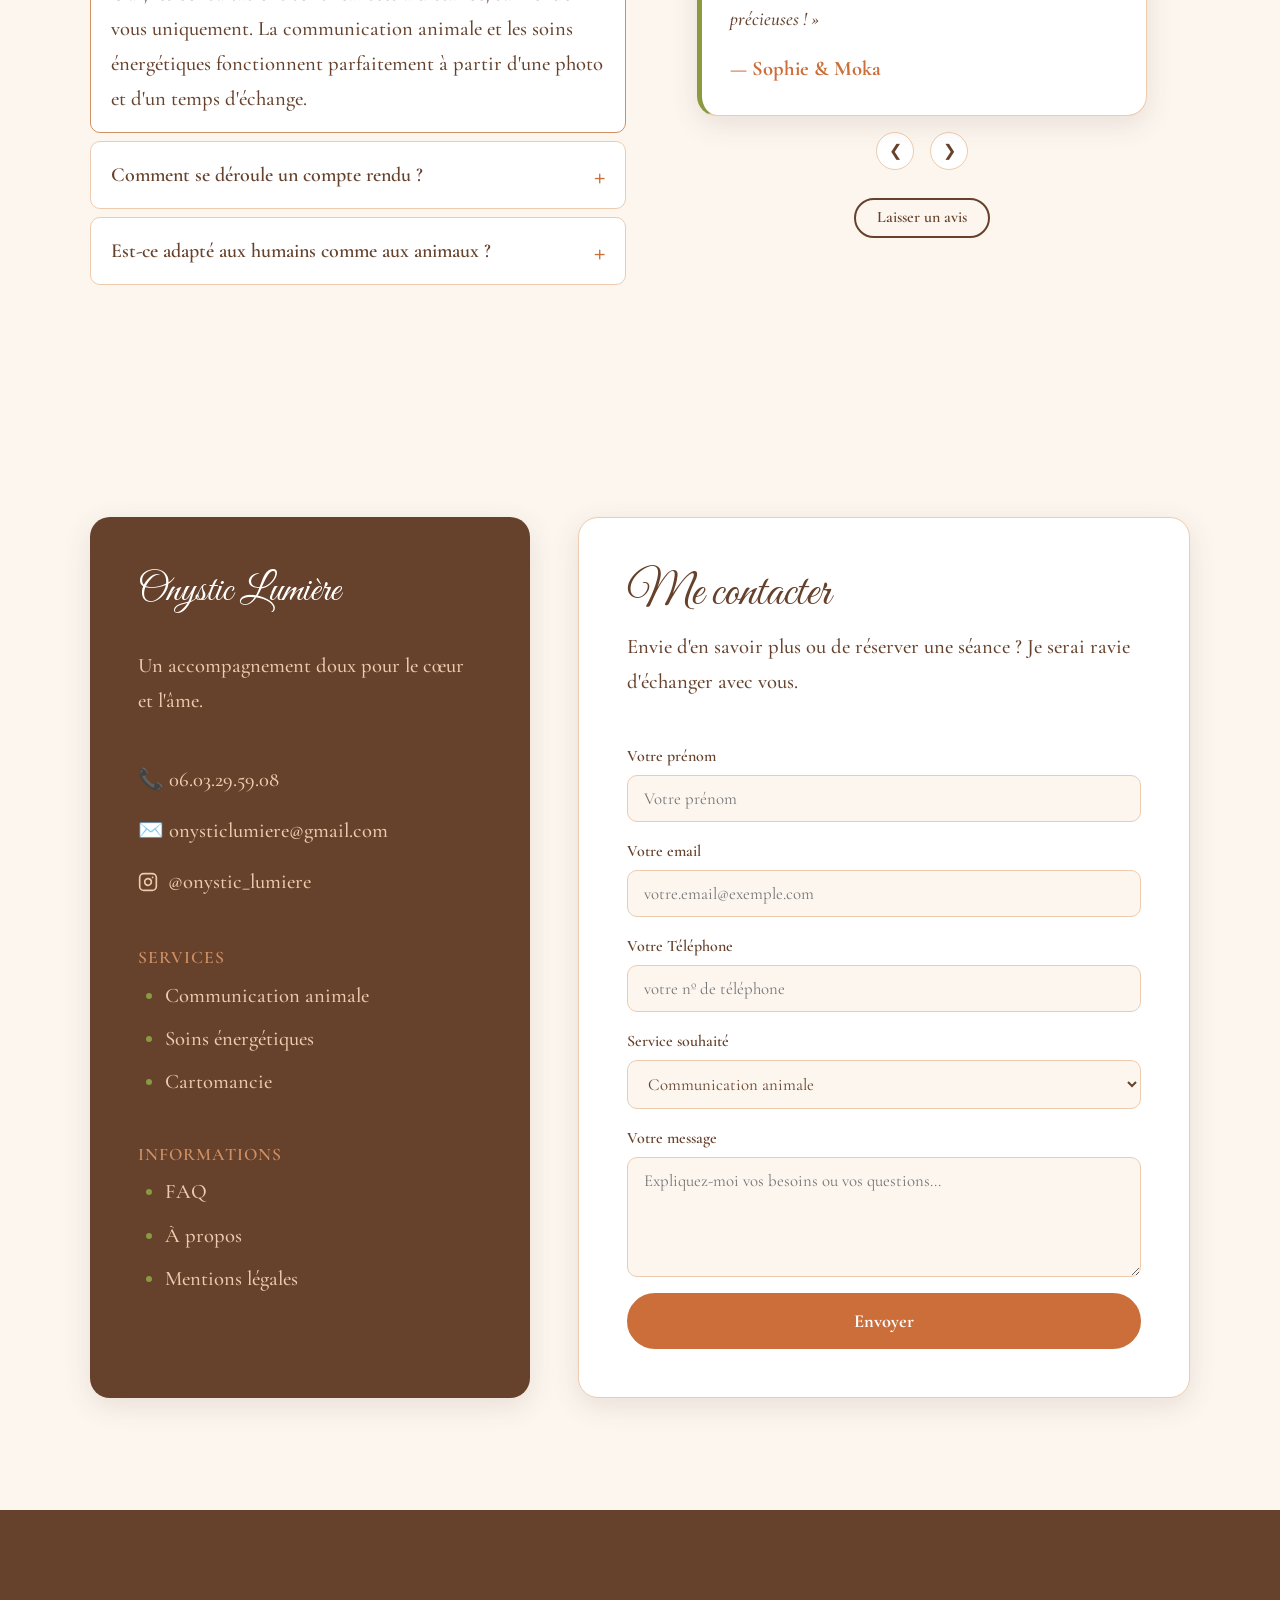
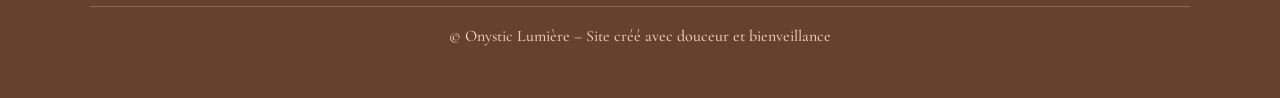
==== commit 55cf77b7: "Seconde mise à jour avec calendrier et avis" ====
--- a/index.html
+++ b/index.html
@@ -56,6 +56,27 @@
   </div>
 </section>
 
+
+
+<!-- ============ À PROPOS ============ -->
+<section class="section" id="apropos">
+  <div class="conteneur">
+    <div class="duo">
+      <img src="photop.png" alt="Photo de Marine" style="border-radius:var(--rayon-m); box-shadow:var(--ombre); width:100%; height:auto;">
+      <div>
+        <h2>Qui je suis</h2>
+        <p>Depuis toujours, les animaux occupent une place essentielle dans ma vie. J'ai créé <strong>Onystic Lumière</strong> avec l'envie profonde d'offrir un espace où chacun peut nourrir le lien si précieux qui l'unit aux êtres qui partagent son quotidien.</p>
+        <p>Après une formation de 9 mois en communication animale et soins énergétiques holistiques, je mets ma sensibilité au service d'un accompagnement doux, respectueux et bienveillant.</p>
+        
+        <div class="encadre mt-s">
+          <p><strong>Note importante :</strong> Mes accompagnements sont des approches complémentaires qui visent le bien-être et ne remplacent en aucun cas un avis ou suivi vétérinaire/médical.</p>
+        </div>
+      </div>
+    </div>
+  </div>
+</section>
+
+
 <!-- ============ SERVICES ============ -->
 <section class="section section--douce" id="services">
   <div class="conteneur">
@@ -102,111 +123,168 @@
   </div>
 </section>
 
-<!-- ============ À PROPOS ============ -->
-<section class="section" id="apropos">
-  <div class="conteneur">
-    <div class="duo">
-      <img src="photop.png" alt="Photo de Marine" style="border-radius:var(--rayon-m); box-shadow:var(--ombre); width:100%; height:auto;">
-      <div>
-        <h2>Qui je suis</h2>
-        <p>Depuis toujours, les animaux occupent une place essentielle dans ma vie. J'ai créé <strong>Onystic Lumière</strong> avec l'envie profonde d'offrir un espace où chacun peut nourrir le lien si précieux qui l'unit aux êtres qui partagent son quotidien.</p>
-        <p>Après une formation de 9 mois en communication animale et soins énergétiques holistiques, je mets ma sensibilité au service d'un accompagnement doux, respectueux et bienveillant.</p>
-        
-        <div class="encadre mt-s">
-          <p><strong>Note importante :</strong> Mes accompagnements sont des approches complémentaires qui visent le bien-être et ne remplacent en aucun cas un avis ou suivi vétérinaire/médical.</p>
-        </div>
-      </div>
-    </div>
-  </div>
-</section>
-
-<!-- ============ FAQ ============ -->
-<section class="section section--douce" id="faq">
-  <div class="conteneur">
-    <div class="section__entete">
-      <h2>Questions fréquentes</h2>
-    </div>
-    <div class="faq">
-      <details open>
-        <summary>Les séances se déroulent-elles à distance ?</summary>
-        <p>Oui, les consultations sont réalisées à distance, sur rendez-vous uniquement. La communication animale et les soins énergétiques fonctionnent parfaitement à partir d'une photo et d'un temps d'échange.</p>
-      </details>
-      <details>
-        <summary>Comment se déroule un compte rendu ?</summary>
-        <p>Selon l'accompagnement choisi, les échanges et comptes rendus sont retransmis en visio, par appel ou sous forme de document écrit (PDF).</p>
-      </details>
-      <details>
-        <summary>Est-ce adapté aux humains comme aux animaux ?</summary>
-        <p>Oui ! Les soins énergétiques et la cartomancie s’adressent aussi bien aux personnes qu’aux animaux.</p>
-      </details>
-    </div>
-  </div>
-</section>
-
-<!-- ============ CONTACT ============ -->
-<section class="section" id="contact">
-  <div class="conteneur">
-    <div class="section__entete">
-      <h2>Me contacter</h2>
-      <p>Envie d'en savoir plus ou de réserver une séance ? Je serai ravie d'échanger avec vous.</p>
-    </div>
-    <form class="formulaire" onsubmit="return false" style="margin-inline:auto">
-      <div><label for="nom">Votre prénom</label><input id="nom" type="text" placeholder="Votre prénom"></div>
-      <div><label for="mail">Votre email</label><input id="mail" type="email" placeholder="votre.email@exemple.com"></div>
-      <div><label for="service">Service souhaité</label>
-        <select id="service">
-          <option>Communication animale</option>
-          <option>Soins énergétiques</option>
-          <option>Cartomancie / Guidance</option>
-        </select>
-      </div>
-      <div><label for="msg">Votre message</label><textarea id="msg" placeholder="Expliquez-moi vos besoins ou vos questions..."></textarea></div>
-      <button class="btn btn--rdv" type="button">Envoyer</button>
-    </form>
-  </div>
-</section>
-
-<!-- ============ BANDEAU RDV ============ -->
+<!-- ============ BANDEAU RDV & CONTACT ============ -->
 <section class="section section--sombre bandeau-rdv">
   <div class="conteneur">
     <h2>Prêt(e) à nourrir ce lien précieux ?</h2>
     <p>Chaque séance est pensée comme un espace sécurisant, respectueux et profond.</p>
-    <a class="btn btn--rdv" href="#contact">Contactez-moi</a>
-  </div>
-</section>
-
-</main>
-
-<!-- ============ PIED DE PAGE ============ -->
-<footer class="pied">
-  <div class="conteneur">
-    <div class="pied__colonnes">
-      <div>
-        <h3>Onystic Lumière</h3>
-        <p>Un accompagnement doux pour le cœur et l’âme.</p>
-        <p>
-          📞 06.03.29.59.08<br>
-          ✉️ onysticlumiere@gmail.com<br>
-          📷 Instagram : @onystic_lumiere
+    <div style="display: flex; gap: 1rem; justify-content: center; flex-wrap: wrap; margin-top: 1.5rem;">
+      <a class="btn btn--rdv" href="#contact">Me contacter</a>
+      <a class="btn btn--contour" href="https://calendar.app.google/sppumjCMSUgfSSsp7" target="_blank" style="color: white; border-color: white;">Prendre rendez-vous</a>
+    </div>
+  </div>
+</section>
+
+<!-- ============ FAQ ET AVIS CLIENTS ============ -->
+<section class="section section-faq-avis">
+  <div class="conteneur grille grille--2">
+    
+    <!-- Colonne 1 : FAQ -->
+    <div class="colonne-centree">
+      <h2>Questions fréquentes</h2>
+      <div class="faq">
+        <details open>
+          <summary>Les séances se déroulent-elles à distance ?</summary>
+          <p>Oui, les consultations sont réalisées à distance, sur rendez-vous uniquement. La communication animale et les soins énergétiques fonctionnent parfaitement à partir d'une photo et d'un temps d'échange.</p>
+        </details>
+        <details>
+          <summary>Comment se déroule un compte rendu ?</summary>
+          <p>Explication du compte rendu...</p>
+        </details>
+        <details>
+          <summary>Est-ce adapté aux humains comme aux animaux ?</summary>
+          <p>Explication de la prise en charge...</p>
+        </details>
+      </div>
+    </div>
+
+    <!-- Colonne 2 : Carrousel d'Avis -->
+    <div class="colonne-centree">
+      <h2>Avis clients</h2>
+      
+      <div class="carrousel-avis">
+        <!-- Cartes d'avis -->
+        <article class="avis avis--actif">
+          <p class="avis__texte">« Une séance de communication animale bluffante de justesse. Merci pour ta douceur et tes réponses précieuses ! »</p>
+          <p class="avis__auteur">— Sophie & Moka</p>
+        </article>
+
+        <article class="avis">
+          <p class="avis__texte">« Le soin énergétique m'a procuré un apaisement immédiat. Une très belle expérience que je recommande vivement. »</p>
+          <p class="avis__auteur">— Camille</p>
+        </article>
+
+        <article class="avis">
+          <p class="avis__texte">« Une expérience magique et réconfortante. Merci infiniment pour ton écoute. »</p>
+          <p class="avis__auteur">— Lucile & Orion</p>
+        </article>
+
+        <!-- Navigation carrousel (Flèches) -->
+        <div class="nav-carrousel">
+          <button type="button" class="btn-fleche" id="avis-prev" aria-label="Avis précédent">❮</button>
+          <button type="button" class="btn-fleche" id="avis-next" aria-label="Avis suivant">❯</button>
+        </div>
+      </div>
+
+      <!-- Bouton Laisser un avis -->
+      <div class="mt-m">
+        <a href="https://forms.gle/u1TMVAT9fyMTPCSEA" target="_blank" rel="noopener noreferrer" class="btn btn--contour btn--petit">
+          Laisser un avis
+        </a>
+      </div>
+    </div>
+
+  </div>
+</section>
+
+
+<!-- ============ SECTION CONTACT & INFOS ============ -->
+<section class="section-contact-duo" id="contact">
+  <div class="conteneur-duo">
+    
+    <!-- Carte 1 : Informations & Coordonnées -->
+    <div class="carte-contact">
+      <h3>Onystic Lumière</h3>
+      <p class="description-soft">Un accompagnement doux pour le cœur et l'âme.</p>
+      
+      <div class="groupe-infos">
+        <p>📞 06.03.29.59.08</p>
+        <p>✉️ <a href="mailto:onysticlumiere@gmail.com">onysticlumiere@gmail.com</a></p>        
+        <p class="lien-instagram">
+          <a href="https://www.instagram.com/onystic_lumiere" target="_blank" rel="noopener noreferrer">
+            <svg xmlns="http://www.w3.org/2000/svg" width="20" height="20" viewBox="0 0 24 24" fill="none" stroke="currentColor" stroke-width="2" stroke-linecap="round" stroke-linejoin="round" aria-hidden="true"><rect width="20" height="20" x="2" y="2" rx="5" ry="5"/><path d="M16 11.37A4 4 0 1 1 12.63 8 4 4 0 0 1 16 11.37z"/><line x1="17.5" x2="17.51" y1="6.5" y2="6.5"/></svg>
+            <span> @onystic_lumiere</span>
+          </a>
         </p>
       </div>
-      <div>
-        <h3>Services</h3>
+
+      <div class="groupe-infos">
+        <h4>Services</h4>
         <ul>
           <li><a href="communication-animale.html">Communication animale</a></li>
           <li><a href="soins-energetiques.html">Soins énergétiques</a></li>
           <li><a href="cartomancie.html">Cartomancie</a></li>
         </ul>
       </div>
-      <div>
-        <h3>Informations</h3>
+
+      <div class="groupe-infos">
+        <h4>Informations</h4>
         <ul>
           <li><a href="#faq">FAQ</a></li>
-          <li><a href="#apropos">À propos</a></li>
-          <li><a href="#haut">Mentions légales</a></li>
+          <li><a href="#a-propos">À propos</a></li>
+          <li><a href="mentions-legales.html">Mentions légales</a></li>
         </ul>
       </div>
     </div>
+
+    <!-- Carte 2 : Formulaire de contact -->
+    <div class="carte-contact">
+      <div class="entete-form">
+        <h2>Me contacter</h2>
+        <p>Envie d'en savoir plus ou de réserver une séance ? Je serai ravie d'échanger avec vous.</p>
+      </div>
+
+      <form class="formulaire-contact" onsubmit="return false">
+        <div class="champ">
+          <label for="prenom">Votre prénom</label>
+          <input type="text" id="prenom" placeholder="Votre prénom">
+        </div>
+
+        <div class="champ">
+          <label for="email">Votre email</label>
+          <input type="email" id="email" placeholder="votre.email@exemple.com">
+        </div>
+
+        <div class="champ">
+          <label for="telephone">Votre Téléphone</label>
+          <input type="tel" id="telephone" placeholder="votre nº de téléphone">
+        </div>
+
+        <div class="champ">
+          <label for="service-select">Service souhaité</label>
+          <select id="service-select">
+            <option>Communication animale</option>
+            <option>Soins énergétiques</option>
+            <option>Cartomancie / Guidance</option>
+          </select>
+        </div>
+
+        <div class="champ">
+          <label for="message">Votre message</label>
+          <textarea id="message" placeholder="Expliquez-moi vos besoins ou vos questions..."></textarea>
+        </div>
+
+        <button type="button" class="btn btn--rdv">Envoyer</button>
+      </form>
+    </div>
+
+  </div>
+</section>
+
+
+<!-- ============ PIED DE PAGE ============ -->
+<footer class="pied">
+  <div class="conteneur">
     <p class="pied__legal mb-0" style="max-width:none">© Onystic Lumière – Site créé avec douceur et bienveillance</p>
   </div>
 </footer>
--- a/style.css
+++ b/style.css
@@ -2,53 +2,45 @@
    ONYSTIC LUMIÈRE – Feuille de style principale
    "Un accompagnement doux pour le cœur et l'âme"
 
-   À mettre dans le <head> de chaque page HTML :
-
-   <link rel="preconnect" href="https://fonts.googleapis.com">
-   <link rel="preconnect" href="https://fonts.gstatic.com" crossorigin>
-   <link href="https://fonts.googleapis.com/css2?family=Cormorant+Garamond:ital,wght@0,400;0,500;0,600;1,400;1,500&family=Great+Vibes&display=swap" rel="stylesheet">
-   <link rel="stylesheet" href="style.css">
-
    SOMMAIRE
-   1. Variables (couleurs, polices, tailles, espacements)
-   2. Base (reset + typographie)
-   3. Mise en page (conteneur, sections, grilles)
-   4. Composants (header, boutons, hero, cartes, avis, FAQ, formulaire, footer)
-   5. Utilitaires
-   6. Responsive
-   7. Accessibilité (focus, mouvement réduit)
+   1. Variables
+   2. Base
+   3. Mise en page & Grilles
+   4. Composants (Header, Boutons, Hero, Cartes, Tarifs, Avis/Carrousel, FAQ)
+   5. Section Contact Duo
+   6. Pied de page (Footer)
+   7. Utilitaires
+   8. Responsive & Accessibilité
    ===================================================================== */
 
 
 /* =====================================================================
    1. VARIABLES
-   Pour changer une couleur ou une police sur tout le site,
-   il suffit de la modifier ici.
    ===================================================================== */
 :root {
   /* --- Couleurs de la charte --- */
-  --brun:    #66412b;   /* texte principal, titres, boutons */
-  --peche:   #eecbae;   /* fonds doux, bordures */
-  --caramel: #d09064;   /* accents secondaires, séparateurs */
-  --olive:   #899a41;   /* touche nature, avis, détails */
-  --orange:  #cb6e3a;   /* appels à l'action, survols, liens */
-
-  /* --- Couleurs dérivées (nuances plus claires pour les fonds) --- */
+  --brun:        #66412b;   /* texte principal, titres, boutons */
+  --peche:       #eecbae;   /* fonds doux, bordures */
+  --caramel:     #d09064;   /* accents secondaires, séparateurs */
+  --olive:       #899a41;   /* touche nature, avis, détails */
+  --orange:      #cb6e3a;   /* appels à l'action, survols, liens */
+
+  /* --- Couleurs dérivées --- */
   --fond:        #fcf6ef;   /* fond général du site */
   --fond-doux:   #f6e4d3;   /* fond des sections alternées */
   --blanc:       #ffffff;
   --brun-fonce:  #4a2e1e;   /* survol des éléments bruns */
 
   /* --- Polices --- */
-  --police-titre: "Great Vibes", cursive;                                /* logo, grands titres */
-  --police-texte: "Cormorant Garamond", Georgia, "Times New Roman", serif; /* tout le reste */
-
-  /* --- Tailles de texte (s'adaptent à l'écran) --- */
+  --police-titre: "Great Vibes", cursive;
+  --police-texte: "Cormorant Garamond", Georgia, "Times New Roman", serif;
+
+  /* --- Tailles de texte --- */
   --taille-texte:  clamp(1.125rem, 1.05rem + 0.3vw, 1.3rem);
   --taille-petit:  1rem;
-  --taille-h1:     clamp(3rem, 2rem + 5vw, 5.5rem);    /* Great Vibes */
-  --taille-h2:     clamp(2.2rem, 1.7rem + 2.2vw, 3.4rem); /* Great Vibes */
-  --taille-h3:     clamp(1.6rem, 1.4rem + 1vw, 2.1rem);  /* Cormorant */
+  --taille-h1:     clamp(3rem, 2rem + 5vw, 5.5rem);
+  --taille-h2:     clamp(2.2rem, 1.7rem + 2.2vw, 3.4rem);
+  --taille-h3:     clamp(1.6rem, 1.4rem + 1vw, 2.1rem);
   --taille-h4:     1.35rem;
 
   /* --- Espacements --- */
@@ -56,21 +48,17 @@
   --espace-s:  1rem;
   --espace-m:  1.75rem;
   --espace-l:  3rem;
-  --espace-xl: clamp(4rem, 3rem + 5vw, 7rem);   /* espace entre sections */
-
-  /* --- Formes --- */
+  --espace-xl: clamp(4rem, 3rem + 5vw, 7rem);
+
+  /* --- Formes & Ombres --- */
   --rayon-s:    10px;
   --rayon-m:    20px;
   --rayon-pill: 999px;
-
-  /* --- Ombre douce (teintée marron, pas grise) --- */
   --ombre: 0 8px 28px rgba(102, 65, 43, 0.12);
 
-  /* --- Largeurs --- */
+  /* --- Largeurs & Transitions --- */
   --largeur-max:   1100px;
-  --largeur-texte: 68ch;   /* confort de lecture */
-
-  /* --- Transitions --- */
+  --largeur-texte: 68ch;
   --transition: 0.25s ease;
 }
 
@@ -91,14 +79,13 @@
   color: var(--brun);
   font-family: var(--police-texte);
   font-size: var(--taille-texte);
-  font-weight: 500;          /* Cormorant est fin : 500 améliore la lisibilité */
+  font-weight: 500;
   line-height: 1.7;
 }
 
 img, picture, svg { display: block; max-width: 100%; height: auto; }
 
-/* --- Titres ---
-   h1 et h2 : Great Vibes (script). h3 et h4 : Cormorant (plus lisible en petit). */
+/* --- Typographie --- */
 h1, h2 {
   font-family: var(--police-titre);
   font-weight: 400;
@@ -119,14 +106,12 @@
 
 p { margin: 0 0 var(--espace-s); max-width: var(--largeur-texte); }
 
-/* --- Sous-titre / slogan en italique --- */
 .slogan {
   font-style: italic;
   font-weight: 400;
   font-size: clamp(1.4rem, 1.2rem + 1vw, 2rem);
 }
 
-/* --- Liens --- */
 a {
   color: var(--orange);
   text-decoration-thickness: 1px;
@@ -135,7 +120,6 @@
 }
 a:hover { color: var(--brun-fonce); }
 
-/* --- Listes dans le contenu --- */
 ul, ol { padding-left: 1.3em; margin: 0 0 var(--espace-s); }
 li { margin-bottom: 0.4em; }
 li::marker { color: var(--olive); }
@@ -150,37 +134,31 @@
 
 
 /* =====================================================================
-   3. MISE EN PAGE
-   ===================================================================== */
-
-/* Centre le contenu et limite sa largeur */
+   3. MISE EN PAGE & GRILLES
+   ===================================================================== */
 .conteneur {
   width: min(100% - 2.5rem, var(--largeur-max));
   margin-inline: auto;
 }
 
-/* Bloc de page : chaque grande partie d'une page est une .section */
 .section { padding-block: var(--espace-xl); }
 .section--douce  { background: var(--fond-doux); }
 .section--sombre { background: var(--brun); color: var(--fond); }
-.section--sombre h1,
-.section--sombre h2,
-.section--sombre h3 { color: var(--peche); }
+.section--sombre h1, .section--sombre h2, .section--sombre h3 { color: var(--peche); }
 .section--sombre a { color: var(--peche); }
 
-/* En-tête de section (titre + intro) */
 .section__entete { text-align: center; margin-bottom: var(--espace-l); }
 .section__entete p { margin-inline: auto; }
 
-/* Grilles : colonnes automatiques selon la largeur de l'écran */
+/* Grilles réutilisables */
 .grille {
   display: grid;
   gap: var(--espace-m);
   grid-template-columns: repeat(auto-fit, minmax(260px, 1fr));
+  align-items: start;
 }
 .grille--2 { grid-template-columns: repeat(auto-fit, minmax(320px, 1fr)); }
 
-/* Texte + image côte à côte (page "À propos", présentation d'un service) */
 .duo {
   display: grid;
   gap: var(--espace-l);
@@ -189,12 +167,23 @@
 }
 .duo img { border-radius: var(--rayon-m); box-shadow: var(--ombre); }
 
+/* Colonnes centrées (FAQ / Avis) */
+.colonne-centree {
+  display: flex;
+  flex-direction: column;
+  align-items: center;
+  text-align: center;
+  width: 100%;
+}
+.colonne-centree h2 { margin-bottom: var(--espace-m); }
+.colonne-centree .faq { width: 100%; text-align: left; }
+
 
 /* =====================================================================
    4. COMPOSANTS
    ===================================================================== */
 
-/* ---------- 4.1 En-tête + navigation ---------- */
+/* ---------- En-tête + Navigation ---------- */
 .entete {
   position: sticky;
   top: 0;
@@ -229,13 +218,11 @@
   padding-block: 0.3rem;
   border-bottom: 2px solid transparent;
 }
-.nav a:hover,
-.nav a[aria-current="page"] {
+.nav a:hover, .nav a[aria-current="page"] {
   color: var(--orange);
   border-bottom-color: var(--orange);
 }
 
-/* Sous-menu "Services" */
 .nav__item--deroulant { position: relative; }
 .nav__sous-menu {
   position: absolute;
@@ -269,7 +256,6 @@
 }
 .nav__sous-menu a:hover { background: var(--fond-doux); }
 
-/* Bouton menu mobile (☰) */
 .nav__bouton {
   display: none;
   background: none;
@@ -282,8 +268,7 @@
   cursor: pointer;
 }
 
-
-/* ---------- 4.2 Boutons ---------- */
+/* ---------- Boutons ---------- */
 .btn {
   display: inline-block;
   padding: 0.8em 1.8em;
@@ -298,7 +283,7 @@
   text-align: center;
   text-decoration: none;
   cursor: pointer;
-  transition: background var(--transition), border-color var(--transition), color var(--transition);
+  transition: background var(--transition), border-color var(--transition), color var(--transition), transform var(--transition);
 }
 .btn:hover {
   background: var(--brun-fonce);
@@ -306,7 +291,6 @@
   color: var(--blanc);
 }
 
-/* Bouton "Prendre rendez-vous" : la couleur d'action du site */
 .btn--rdv {
   background: var(--orange);
   border-color: var(--orange);
@@ -316,9 +300,10 @@
 .btn--rdv:hover {
   background: var(--brun);
   border-color: var(--brun);
-}
-
-/* Bouton discret, sans fond */
+  color: var(--blanc);
+  transform: translateY(-2px);
+}
+
 .btn--contour {
   background: transparent;
   color: var(--brun);
@@ -330,12 +315,7 @@
 
 .btn--petit { padding: 0.55em 1.3em; font-size: 1rem; }
 
-/* Sur fond marron, les boutons s'inversent */
-.section--sombre .btn--contour { color: var(--peche); border-color: var(--peche); }
-.section--sombre .btn--contour:hover { background: var(--peche); color: var(--brun); }
-
-
-/* ---------- 4.3 Hero (haut de la page d'accueil) ---------- */
+/* ---------- Hero ---------- */
 .hero {
   position: relative;
   display: grid;
@@ -347,7 +327,6 @@
   background-size: cover;
   background-position: center;
 }
-/* Voile clair pour garder le texte lisible sur la photo */
 .hero::before {
   content: "";
   position: absolute;
@@ -359,12 +338,10 @@
 .hero p { margin-inline: auto; }
 .hero .btn { margin-top: var(--espace-s); }
 
-/* Version plus petite pour les pages intérieures */
 .hero--page { min-height: 0; padding-block: var(--espace-l); }
 .hero--page h1 { font-size: var(--taille-h2); }
 
-
-/* ---------- 4.4 Cartes (services, articles de blog) ---------- */
+/* ---------- Cartes Prestations ---------- */
 .carte {
   display: flex;
   flex-direction: column;
@@ -389,7 +366,6 @@
 .carte__contenu p { flex: 1; }
 .carte__contenu .btn { align-self: flex-start; }
 
-/* Étiquette de catégorie (blog) */
 .etiquette {
   display: inline-block;
   align-self: flex-start;
@@ -402,37 +378,7 @@
   font-weight: 600;
 }
 
-
-/* ---------- 4.5 Avis clients ----------
-   Ces cartes seront générées par le JavaScript à partir du Google Sheet. */
-.avis {
-  position: relative;
-  margin: 0;
-  padding: var(--espace-m);
-  background: var(--blanc);
-  border-radius: var(--rayon-m);
-  border-left: 5px solid var(--olive);
-  box-shadow: var(--ombre);
-}
-.avis__texte {
-  margin: 0 0 var(--espace-s);
-  font-style: italic;
-  font-size: 1.2rem;
-}
-.avis__auteur {
-  margin: 0;
-  font-weight: 700;
-  color: var(--orange);
-}
-.avis__animal {
-  display: block;
-  font-weight: 500;
-  font-size: var(--taille-petit);
-  color: var(--brun);
-}
-
-
-/* ---------- 4.6 Tarifs ---------- */
+/* ---------- Tarifs ---------- */
 .tarif {
   display: flex;
   flex-direction: column;
@@ -451,8 +397,78 @@
 }
 .tarif__duree { font-size: var(--taille-petit); margin-bottom: var(--espace-s); }
 
-
-/* ---------- 4.7 FAQ (balises <details> / <summary>, sans JavaScript) ---------- */
+/* ---------- Avis & Carrousel ---------- */
+.avis {
+  position: relative;
+  margin: 0;
+  padding: var(--espace-m);
+  background: var(--blanc);
+  border: 1px solid var(--peche);
+  border-left: 5px solid var(--olive);
+  border-radius: var(--rayon-m);
+  box-shadow: var(--ombre);
+  text-align: left;
+  box-sizing: border-box;
+}
+
+.avis__texte {
+  margin: 0 0 var(--espace-s);
+  font-style: italic;
+  font-size: 1.2rem;
+  color: var(--brun);
+}
+
+.avis__auteur {
+  margin: 0;
+  font-weight: 700;
+  color: var(--orange);
+}
+
+.carrousel-avis {
+  position: relative;
+  width: 100%;
+  max-width: 450px;
+  display: flex;
+  flex-direction: column;
+  align-items: center;
+}
+
+.carrousel-avis .avis {
+  display: none;
+  width: 100%;
+}
+
+.carrousel-avis .avis.avis--actif {
+  display: block;
+}
+
+.nav-carrousel {
+  display: flex;
+  gap: var(--espace-s);
+  margin-top: var(--espace-s);
+}
+
+.btn-fleche {
+  background: var(--blanc);
+  border: 1px solid var(--peche);
+  color: var(--brun);
+  width: 38px;
+  height: 38px;
+  border-radius: 50%;
+  cursor: pointer;
+  display: flex;
+  align-items: center;
+  justify-content: center;
+  font-size: 1rem;
+  transition: background var(--transition), border-color var(--transition);
+}
+
+.btn-fleche:hover {
+  background: var(--peche);
+  border-color: var(--caramel);
+}
+
+/* ---------- FAQ ---------- */
 .faq { max-width: 820px; margin-inline: auto; }
 .faq details {
   background: var(--blanc);
@@ -467,6 +483,7 @@
   font-size: 1.25rem;
   font-weight: 600;
   cursor: pointer;
+  color: var(--brun);
 }
 .faq summary::-webkit-details-marker { display: none; }
 .faq summary::after {
@@ -485,47 +502,157 @@
 .faq details > p:last-child { padding-bottom: 1rem; margin-bottom: 0; }
 
 
-/* ---------- 4.8 Formulaires (contact) ---------- */
-.formulaire { display: grid; gap: var(--espace-s); max-width: 640px; }
-.formulaire label { display: block; margin-bottom: 0.25rem; font-weight: 600; }
-
-.formulaire input,
-.formulaire select,
-.formulaire textarea {
+/* =====================================================================
+   5. SECTION CONTACT DUO
+   ===================================================================== */
+.section-contact-duo {
+  padding-block: var(--espace-xl);
+}
+
+.conteneur-duo {
+  max-width: var(--largeur-max);
+  margin: 0 auto;
+  display: flex;
+  gap: var(--espace-l);
+  align-items: stretch;
+}
+
+/* Carte Gauche (Fond Marron Chaleureux) */
+.carte-contact:first-child {
+  flex: 0 0 40%;
+  background-color: var(--brun);
+  color: var(--peche);
+  border-radius: var(--rayon-m);
+  padding: var(--espace-l);
+  box-shadow: var(--ombre);
+  display: flex;
+  flex-direction: column;
+  gap: var(--espace-m);
+}
+
+.carte-contact:first-child h3 {
+  color: var(--blanc);
+  font-family: var(--police-titre);
+  font-size: clamp(2rem, 1.5rem + 1.5vw, 2.5rem);
+  font-weight: 400;
+  margin-bottom: 0.2rem;
+}
+
+.carte-contact:first-child h4 {
+  color: var(--caramel);
+  font-size: 1.1rem;
+  margin-bottom: var(--espace-xs);
+  text-transform: uppercase;
+  letter-spacing: 1px;
+}
+
+.carte-contact:first-child a {
+  color: var(--peche);
+  text-decoration: none;
+  transition: color var(--transition);
+}
+
+.carte-contact:first-child a:hover {
+  color: var(--blanc);
+  text-decoration: underline;
+}
+
+.lien-instagram a {
+  display: inline-flex !important;
+  align-items: center !important;
+  gap: 0.6rem;
+}
+
+.icone-puce {
+  display: inline-flex !important;
+  align-items: center;
+  justify-content: center;
+  width: 32px;
+  height: 32px;
+  border-radius: 50%;
+  background-color: var(--fond-doux);
+  border: 1.5px solid var(--brun);
+  color: var(--brun);
+  flex-shrink: 0;
+}
+
+.icone-puce svg {
+  display: block !important;
+  width: 18px;
+  height: 18px;
+}
+
+/* Carte Droite (Formulaire Blanc) */
+.carte-contact:last-child {
+  flex: 1;
+  background: var(--blanc);
+  border-radius: var(--rayon-m);
+  padding: var(--espace-l);
+  border: 1px solid var(--peche);
+  box-shadow: var(--ombre);
+  display: flex;
+  flex-direction: column;
+  gap: var(--espace-m);
+}
+
+.entete-form h2 {
+  font-family: var(--police-titre);
+  color: var(--brun);
+  font-size: clamp(2.2rem, 1.8rem + 1.5vw, 3rem);
+  margin-bottom: var(--espace-xs);
+}
+
+.formulaire-contact {
+  display: flex;
+  flex-direction: column;
+  gap: var(--espace-s);
+}
+
+.champ {
+  display: flex;
+  flex-direction: column;
+  gap: 0.3rem;
+}
+
+.champ label {
+  font-size: 1rem;
+  font-weight: 600;
+  color: var(--brun);
+}
+
+.champ input,
+.champ select,
+.champ textarea {
   width: 100%;
-  padding: 0.75em 1em;
-  background: var(--blanc);
-  color: var(--brun);
-  border: 1.5px solid var(--caramel);
+  padding: 0.75rem 1rem;
+  background: var(--fond);
+  color: var(--brun);
+  border: 1.5px solid var(--peche);
   border-radius: var(--rayon-s);
-  font: inherit;
-}
-.formulaire textarea { min-height: 160px; resize: vertical; }
-.formulaire input:focus,
-.formulaire select:focus,
-.formulaire textarea:focus {
-  outline: 3px solid var(--peche);
+  font-family: inherit;
+  font-size: 1.05rem;
+  box-sizing: border-box;
+  transition: border-color var(--transition), background-color var(--transition), box-shadow var(--transition);
+}
+
+.champ textarea {
+  min-height: 120px;
+  resize: vertical;
+}
+
+.champ input:focus,
+.champ select:focus,
+.champ textarea:focus {
+  outline: none;
   border-color: var(--orange);
-}
-
-
-/* ---------- 4.9 Encadré d'information (avertissement vétérinaire, etc.) ---------- */
-.encadre {
-  padding: var(--espace-s) var(--espace-m);
-  background: var(--fond-doux);
-  border-left: 5px solid var(--caramel);
-  border-radius: var(--rayon-s);
-  font-size: var(--taille-petit);
-}
-.encadre p:last-child { margin-bottom: 0; }
-
-
-/* ---------- 4.10 Bandeau d'appel à l'action (en bas de chaque page) ---------- */
-.bandeau-rdv { text-align: center; }
-.bandeau-rdv p { margin-inline: auto; }
-
-
-/* ---------- 4.11 Pied de page ---------- */
+  background-color: var(--blanc);
+  box-shadow: 0 0 0 3px rgba(203, 110, 58, 0.2);
+}
+
+
+/* =====================================================================
+   6. PIED DE PAGE
+   ===================================================================== */
 .pied {
   padding-block: var(--espace-l);
   background: var(--brun);
@@ -550,8 +677,7 @@
 
 
 /* =====================================================================
-   5. UTILITAIRES
-   Petites classes à ajouter ponctuellement dans le HTML.
+   7. UTILITAIRES
    ===================================================================== */
 .centre       { text-align: center; }
 .centre p     { margin-inline: auto; }
@@ -560,20 +686,10 @@
 .mt-l  { margin-top: var(--espace-l); }
 .mb-0  { margin-bottom: 0; }
 .texte-orange { color: var(--orange); }
-.texte-olive-fonce { color: #5c6a24; }
-
-/* Cache visuellement mais reste lisible par les lecteurs d'écran */
-.cache {
-  position: absolute !important;
-  width: 1px; height: 1px;
-  overflow: hidden;
-  clip: rect(0 0 0 0);
-  white-space: nowrap;
-}
-
-
-/* =====================================================================
-   6. RESPONSIVE (téléphone et tablette)
+
+
+/* =====================================================================
+   8. RESPONSIVE & ACCESSIBILITÉ
    ===================================================================== */
 @media (max-width: 860px) {
   .nav__bouton { display: inline-block; }
@@ -588,49 +704,34 @@
     background: var(--fond);
     border-bottom: 1px solid var(--peche);
   }
-  /* Le JavaScript ajoutera la classe "ouvert" au clic sur le bouton ☰ */
   .nav.ouvert { display: block; }
-
   .nav ul { flex-direction: column; align-items: flex-start; gap: var(--espace-s); }
 
-  /* Sur mobile, le sous-menu est toujours déplié, simplement indenté */
-  .nav__sous-menu {
-    position: static;
-    opacity: 1;
-    visibility: visible;
-    transform: none;
-    border: 0;
-    box-shadow: none;
-    background: transparent;
-    padding-left: var(--espace-s) !important;
+  .conteneur-duo {
+    flex-direction: column;
   }
 
-  .logo img { height: 52px; }
+  .carte-contact:first-child,
+  .carte-contact:last-child {
+    flex: 1 1 100%;
+    padding: var(--espace-m);
+  }
 }
 
 @media (max-width: 520px) {
   .btn { width: 100%; }
-  .carte__contenu .btn { align-self: stretch; }
-}
-
-
-/* =====================================================================
-   7. ACCESSIBILITÉ
-   ===================================================================== */
-
-/* Contour visible quand on navigue au clavier */
+}
+
 :focus-visible {
   outline: 3px solid var(--orange);
   outline-offset: 3px;
   border-radius: 4px;
 }
 
-/* Respecte le réglage "réduire les animations" de l'appareil */
 @media (prefers-reduced-motion: reduce) {
   html { scroll-behavior: auto; }
   *, *::before, *::after {
     transition-duration: 0.01ms !important;
     animation-duration: 0.01ms !important;
   }
-  .carte:hover { transform: none; }
 }
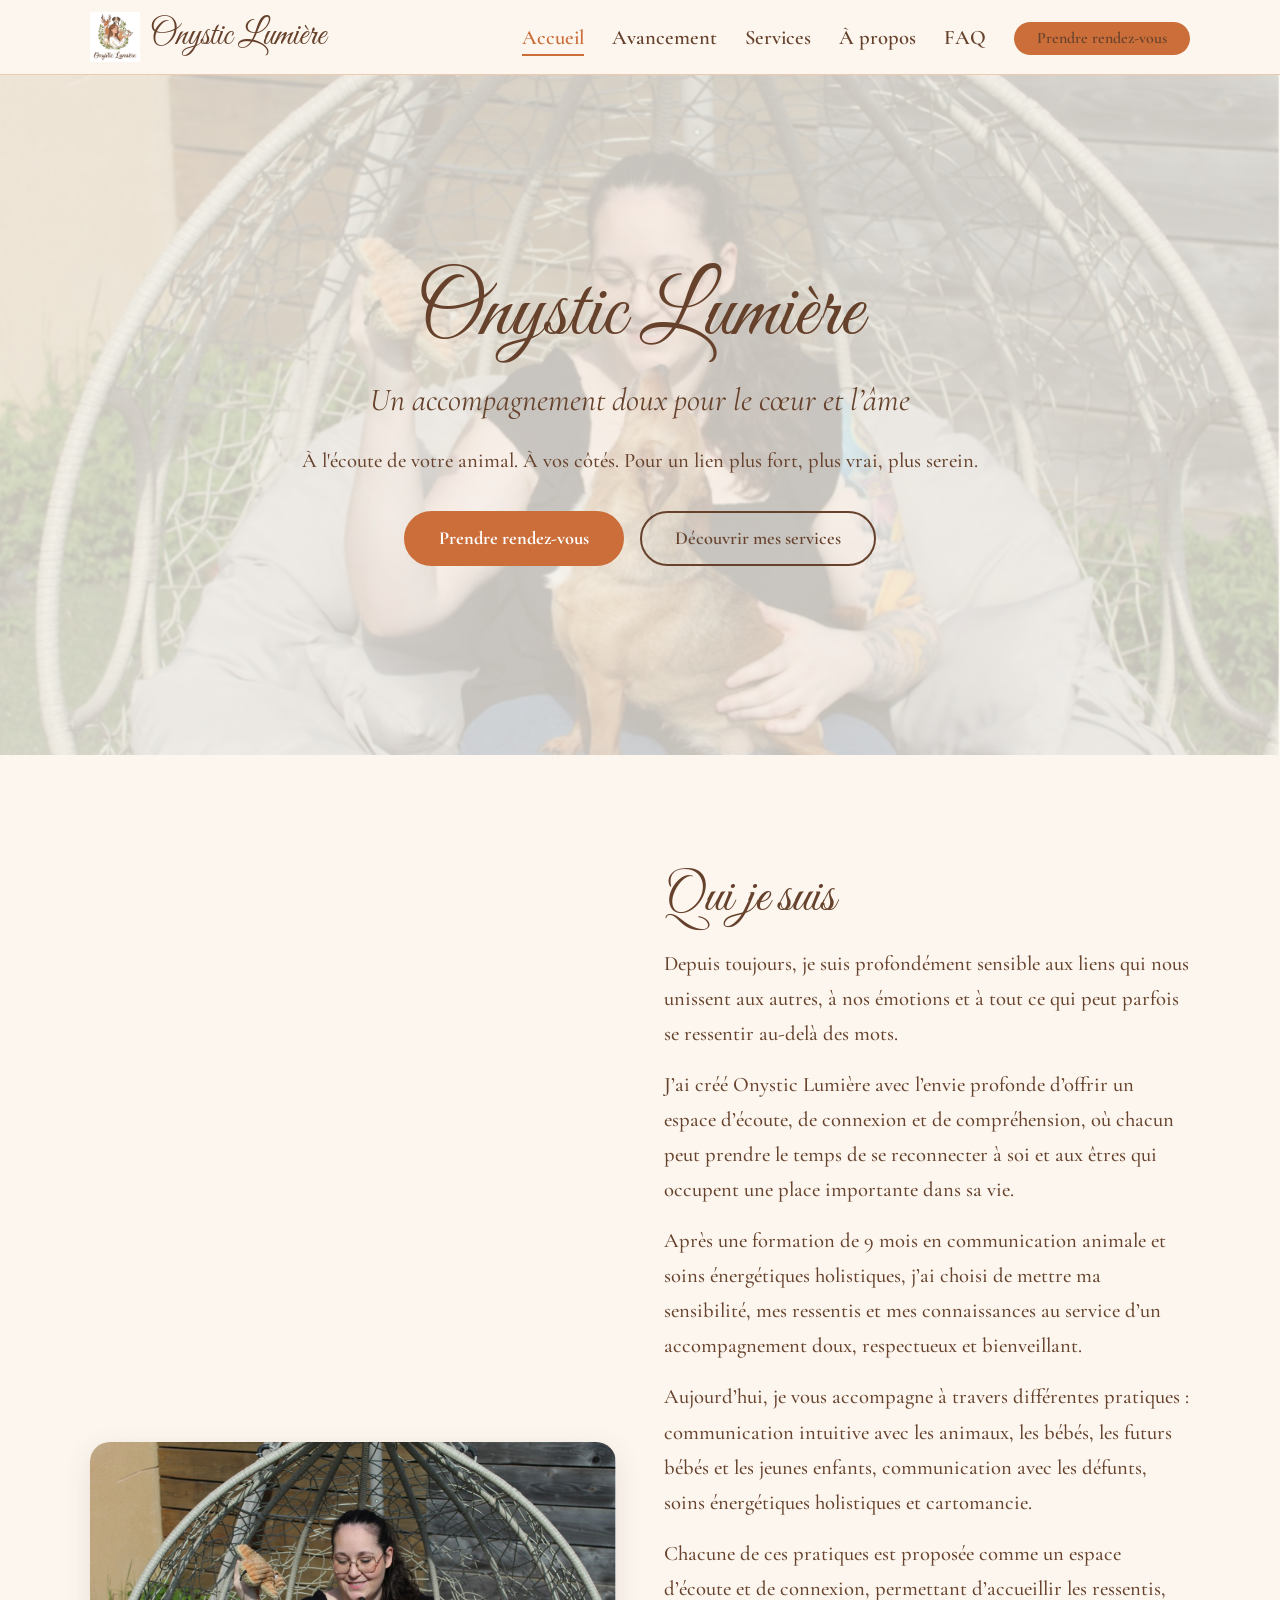
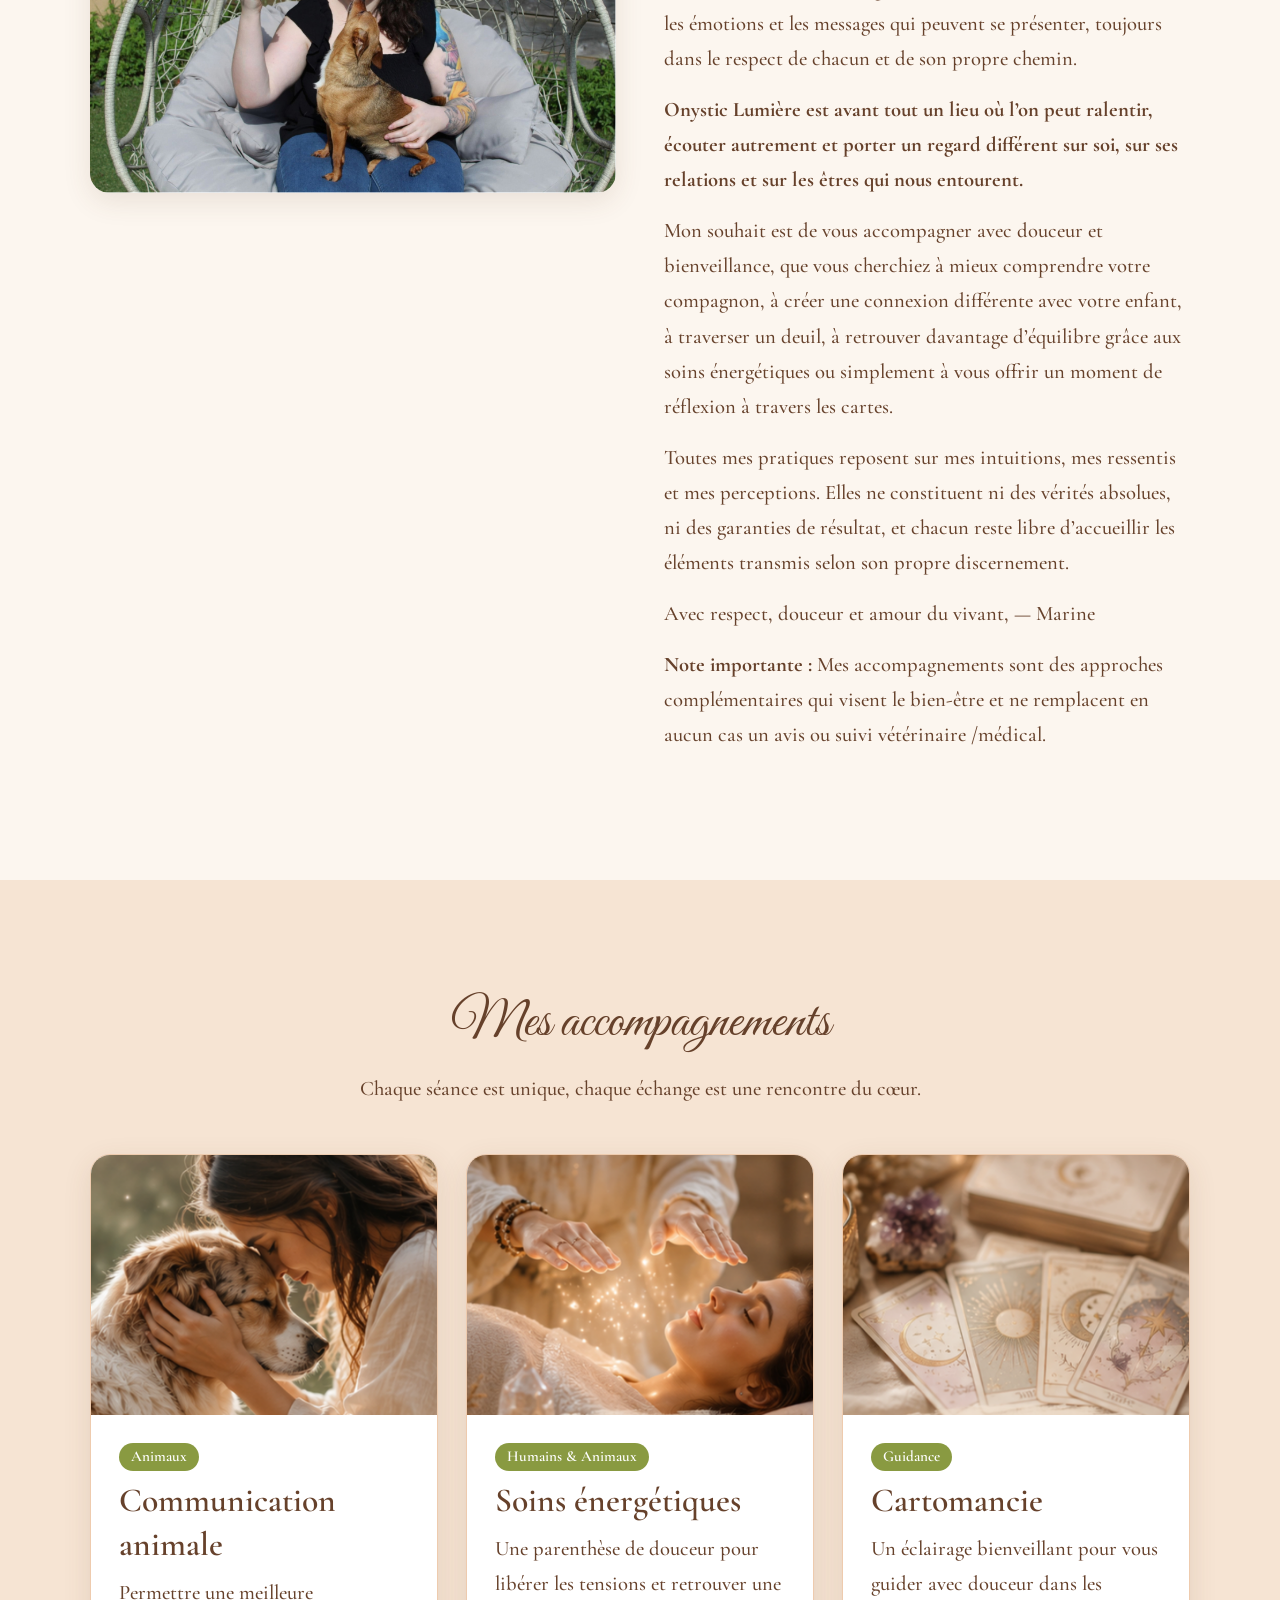
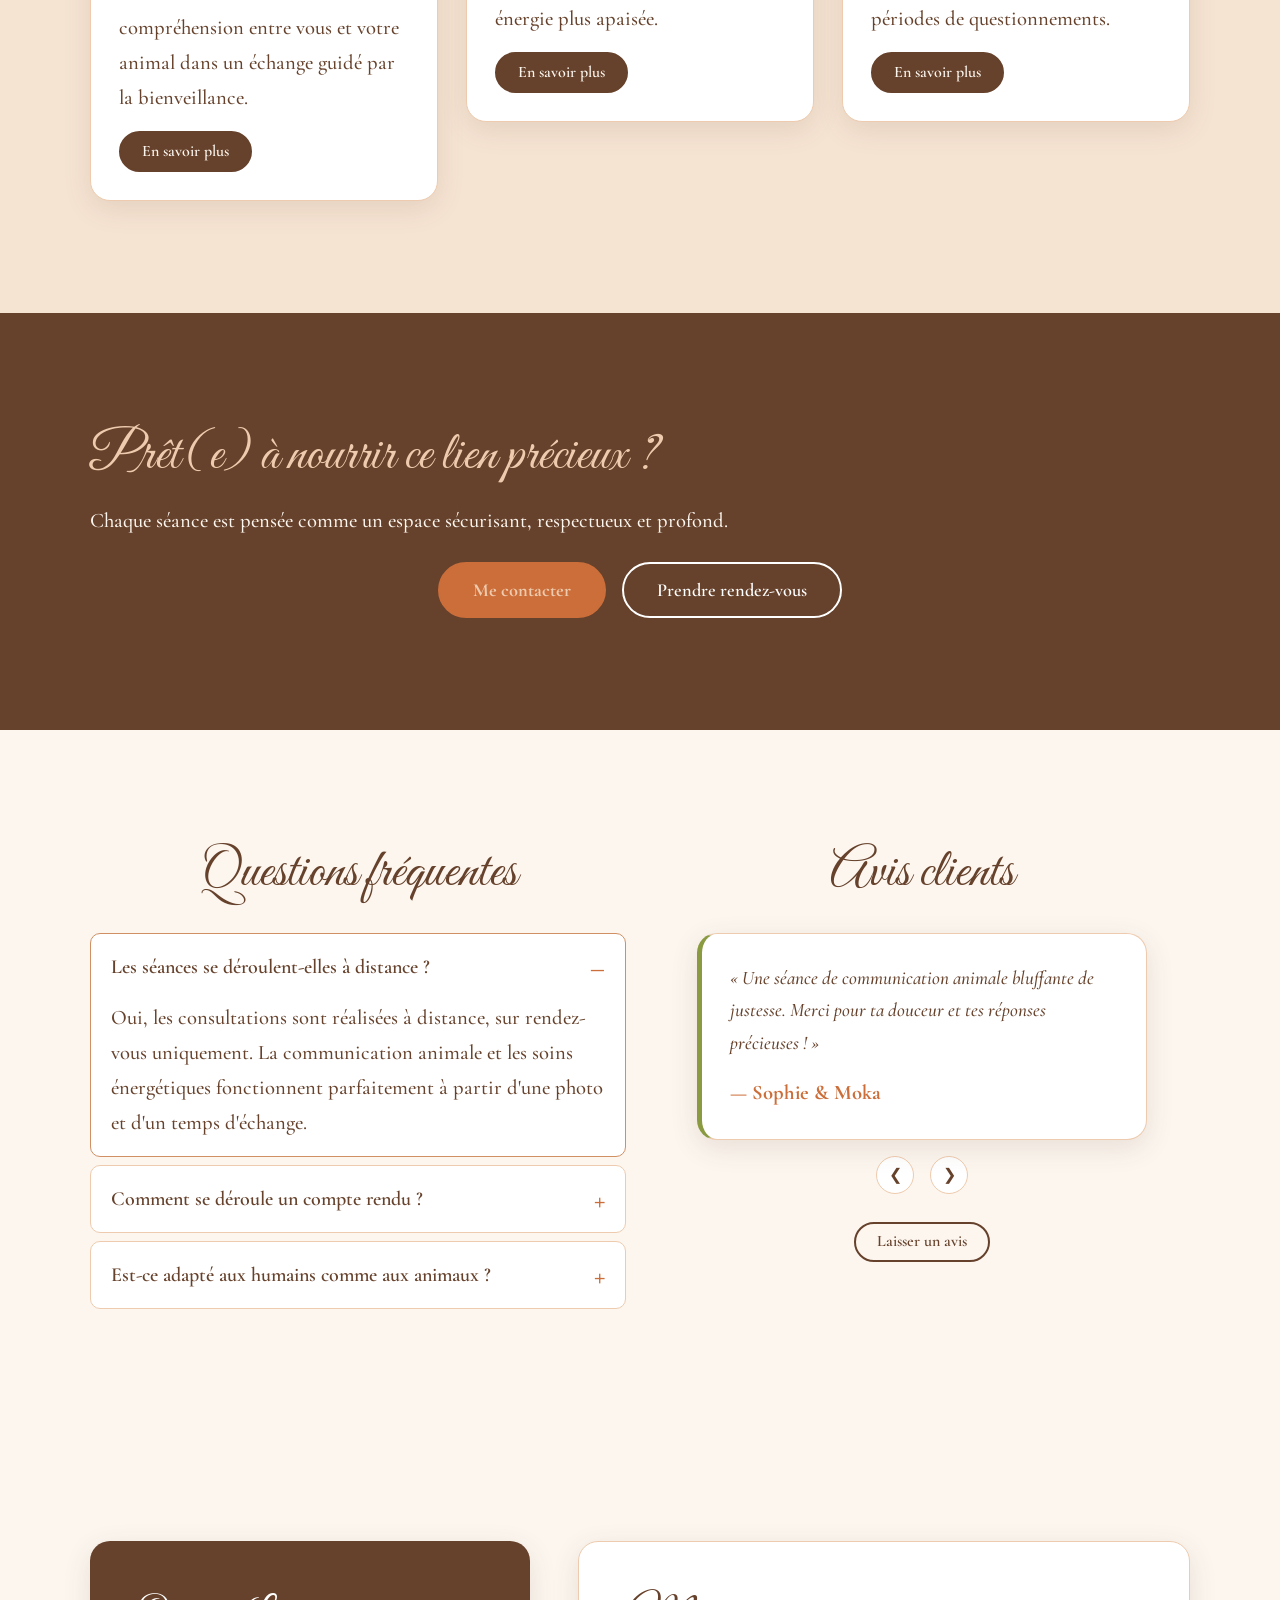
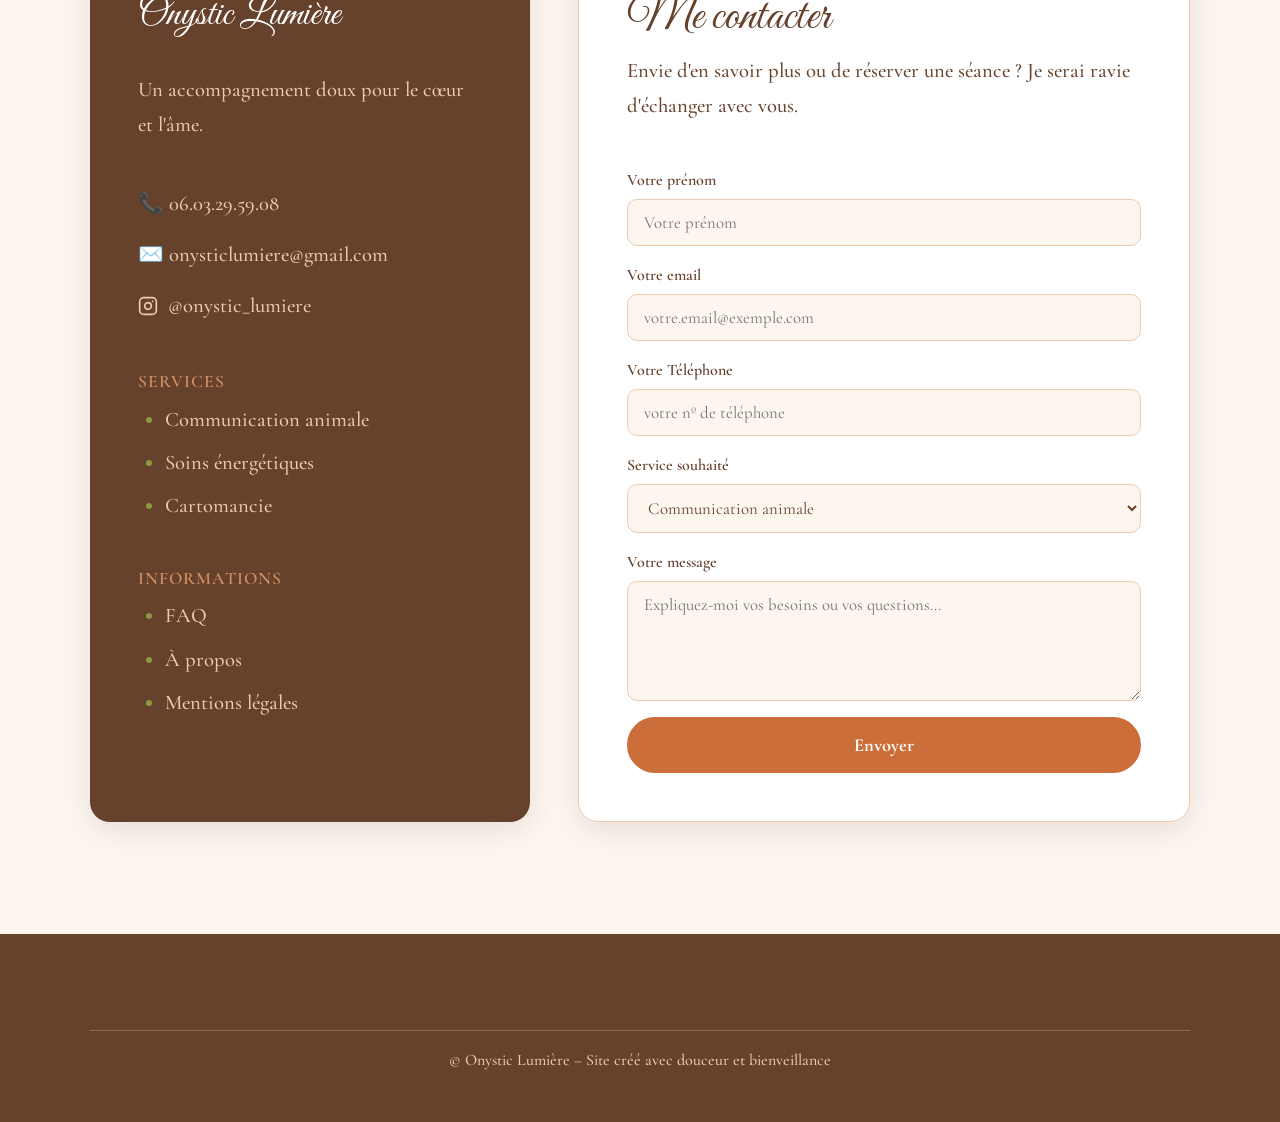
==== commit c35f4b62: "mise à jourprésentation" ====
--- a/index.html
+++ b/index.html
@@ -65,11 +65,24 @@
       <img src="photop.png" alt="Photo de Marine" style="border-radius:var(--rayon-m); box-shadow:var(--ombre); width:100%; height:auto;">
       <div>
         <h2>Qui je suis</h2>
-        <p>Depuis toujours, les animaux occupent une place essentielle dans ma vie. J'ai créé <strong>Onystic Lumière</strong> avec l'envie profonde d'offrir un espace où chacun peut nourrir le lien si précieux qui l'unit aux êtres qui partagent son quotidien.</p>
-        <p>Après une formation de 9 mois en communication animale et soins énergétiques holistiques, je mets ma sensibilité au service d'un accompagnement doux, respectueux et bienveillant.</p>
+        <p>Depuis toujours, je suis profondément sensible aux liens qui nous unissent aux autres, à nos émotions et à tout ce qui peut parfois se ressentir au-delà des mots.</p>
+        <p>J’ai créé Onystic Lumière avec l’envie profonde d’offrir un espace d’écoute, de connexion et de compréhension, où chacun peut prendre le temps de se reconnecter à soi et aux êtres qui occupent une place importante dans sa vie.</p>
+        <p>Après une formation de 9 mois en communication animale et soins énergétiques holistiques, j’ai choisi de mettre ma sensibilité, mes ressentis et mes connaissances au service d’un accompagnement doux, respectueux et bienveillant.</p>
+        <p>Aujourd’hui, je vous accompagne à travers différentes pratiques : communication intuitive avec les animaux, les bébés, les futurs bébés et les jeunes enfants, communication avec les défunts, soins énergétiques holistiques et cartomancie.</p>
+        <p>Chacune de ces pratiques est proposée comme un espace d’écoute et de connexion, permettant d’accueillir les ressentis, les émotions et les messages qui peuvent se présenter, toujours dans le respect de chacun et de son propre chemin.</p>
+        <p><strong>Onystic Lumière est avant tout un lieu où l’on peut ralentir, écouter autrement et porter un regard différent sur soi, sur ses relations et sur les êtres qui nous entourent.</strong></p>
+        <p>Mon souhait est de vous accompagner avec douceur et bienveillance, que vous cherchiez à mieux comprendre votre compagnon, à créer une connexion différente avec votre enfant, à traverser un deuil, à retrouver davantage d’équilibre grâce aux soins énergétiques ou simplement à vous offrir un moment de réflexion à travers les cartes.</p>
+        <p> Toutes mes pratiques reposent sur mes intuitions, mes ressentis et mes perceptions. Elles ne constituent ni des vérités absolues, ni des garanties de résultat, et chacun reste libre d’accueillir les éléments transmis selon son propre discernement.</p>
+        
+        <p>Avec respect, douceur et amour du vivant,
+          — Marine</p>
+
         
         <div class="encadre mt-s">
-          <p><strong>Note importante :</strong> Mes accompagnements sont des approches complémentaires qui visent le bien-être et ne remplacent en aucun cas un avis ou suivi vétérinaire/médical.</p>
+          <p><strong>Note importante :</strong> Mes accompagnements 
+            sont des approches complémentaires qui visent le bien-être
+             et ne remplacent en aucun cas un avis ou suivi vétérinaire
+             /médical.</p>
         </div>
       </div>
     </div>
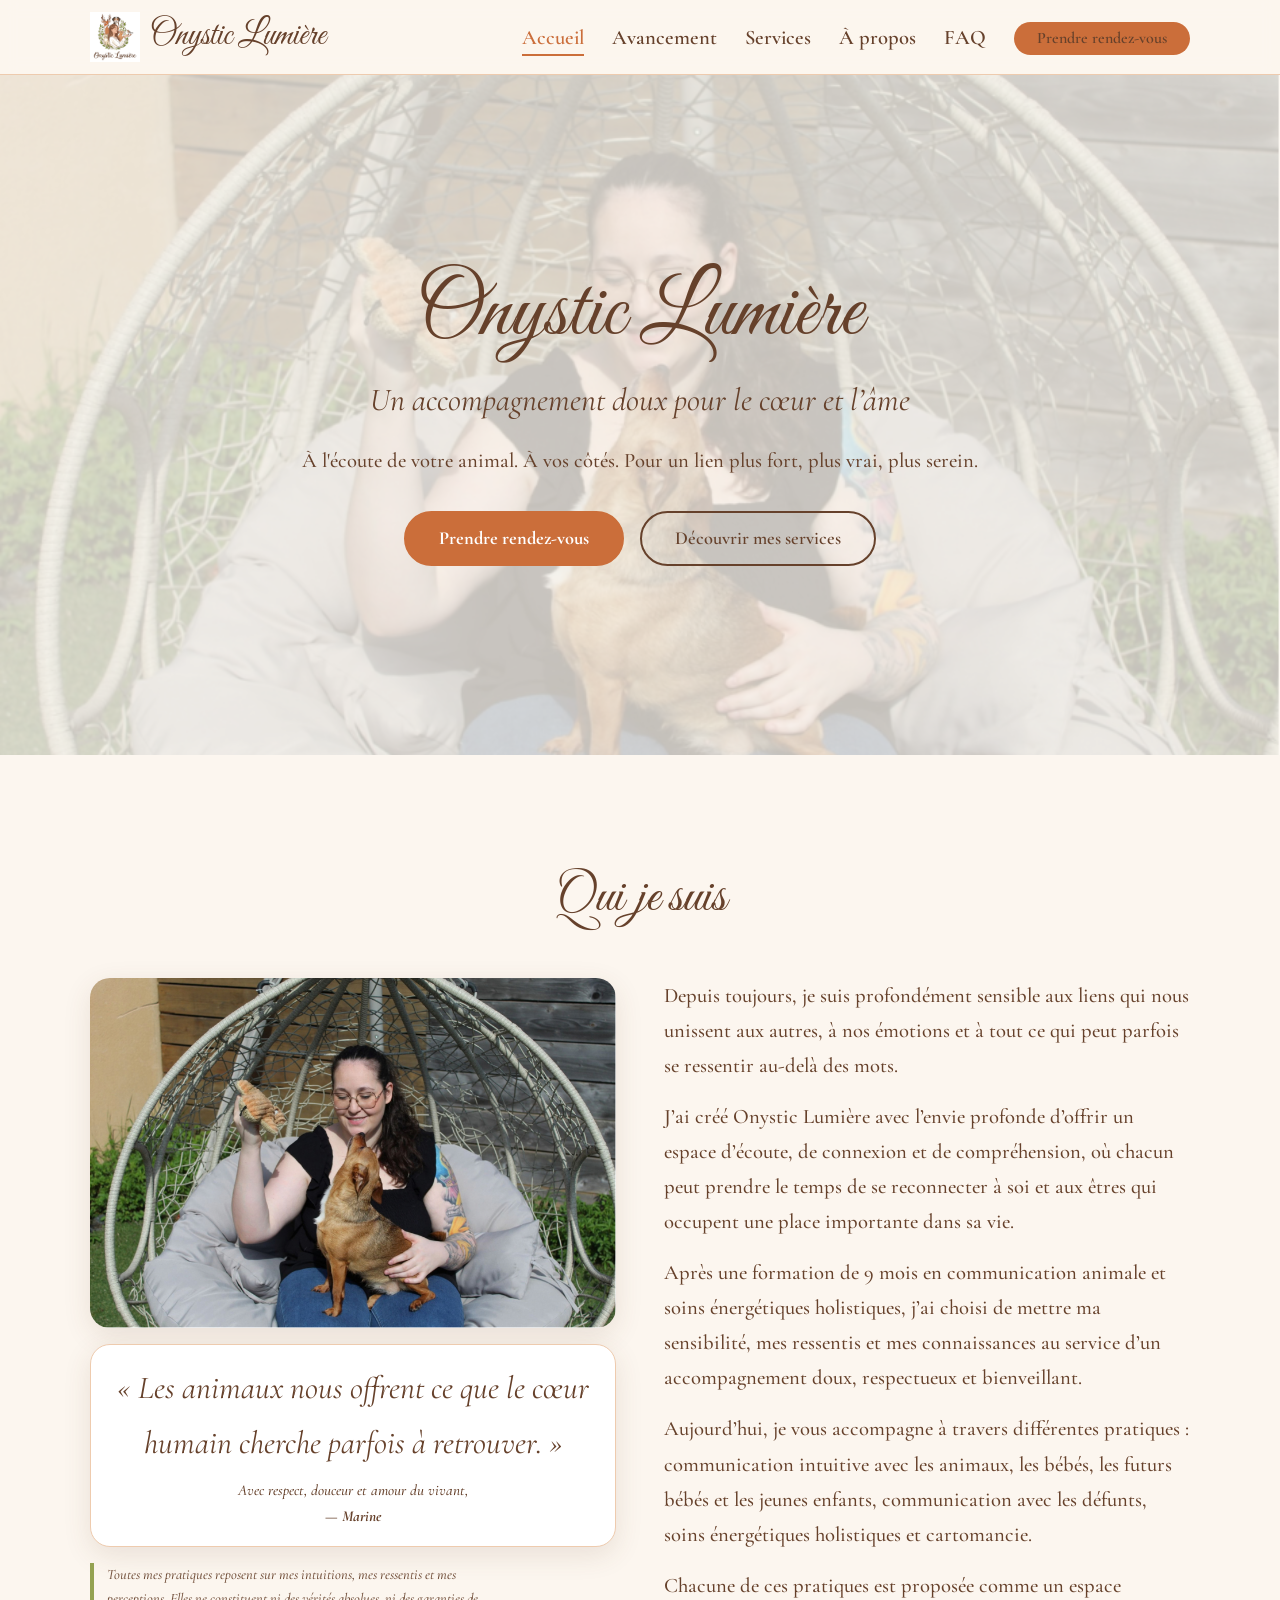
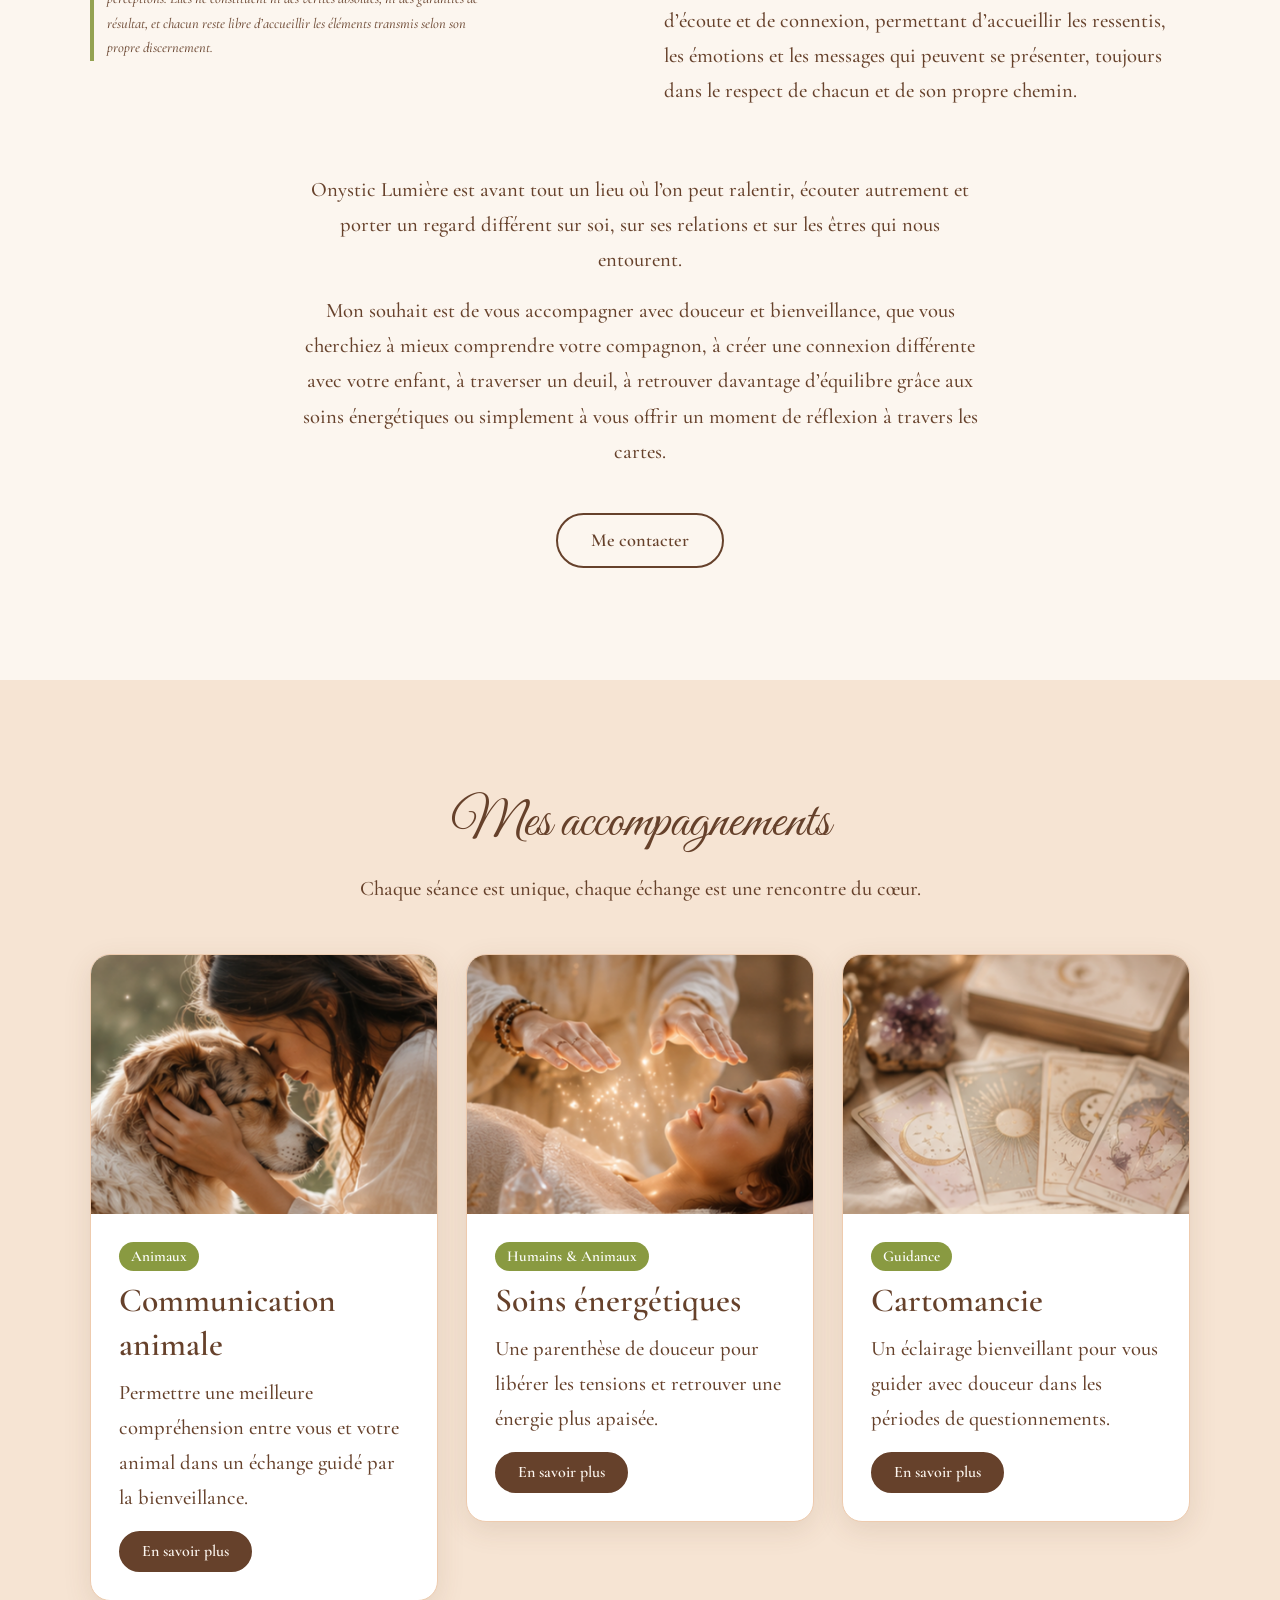
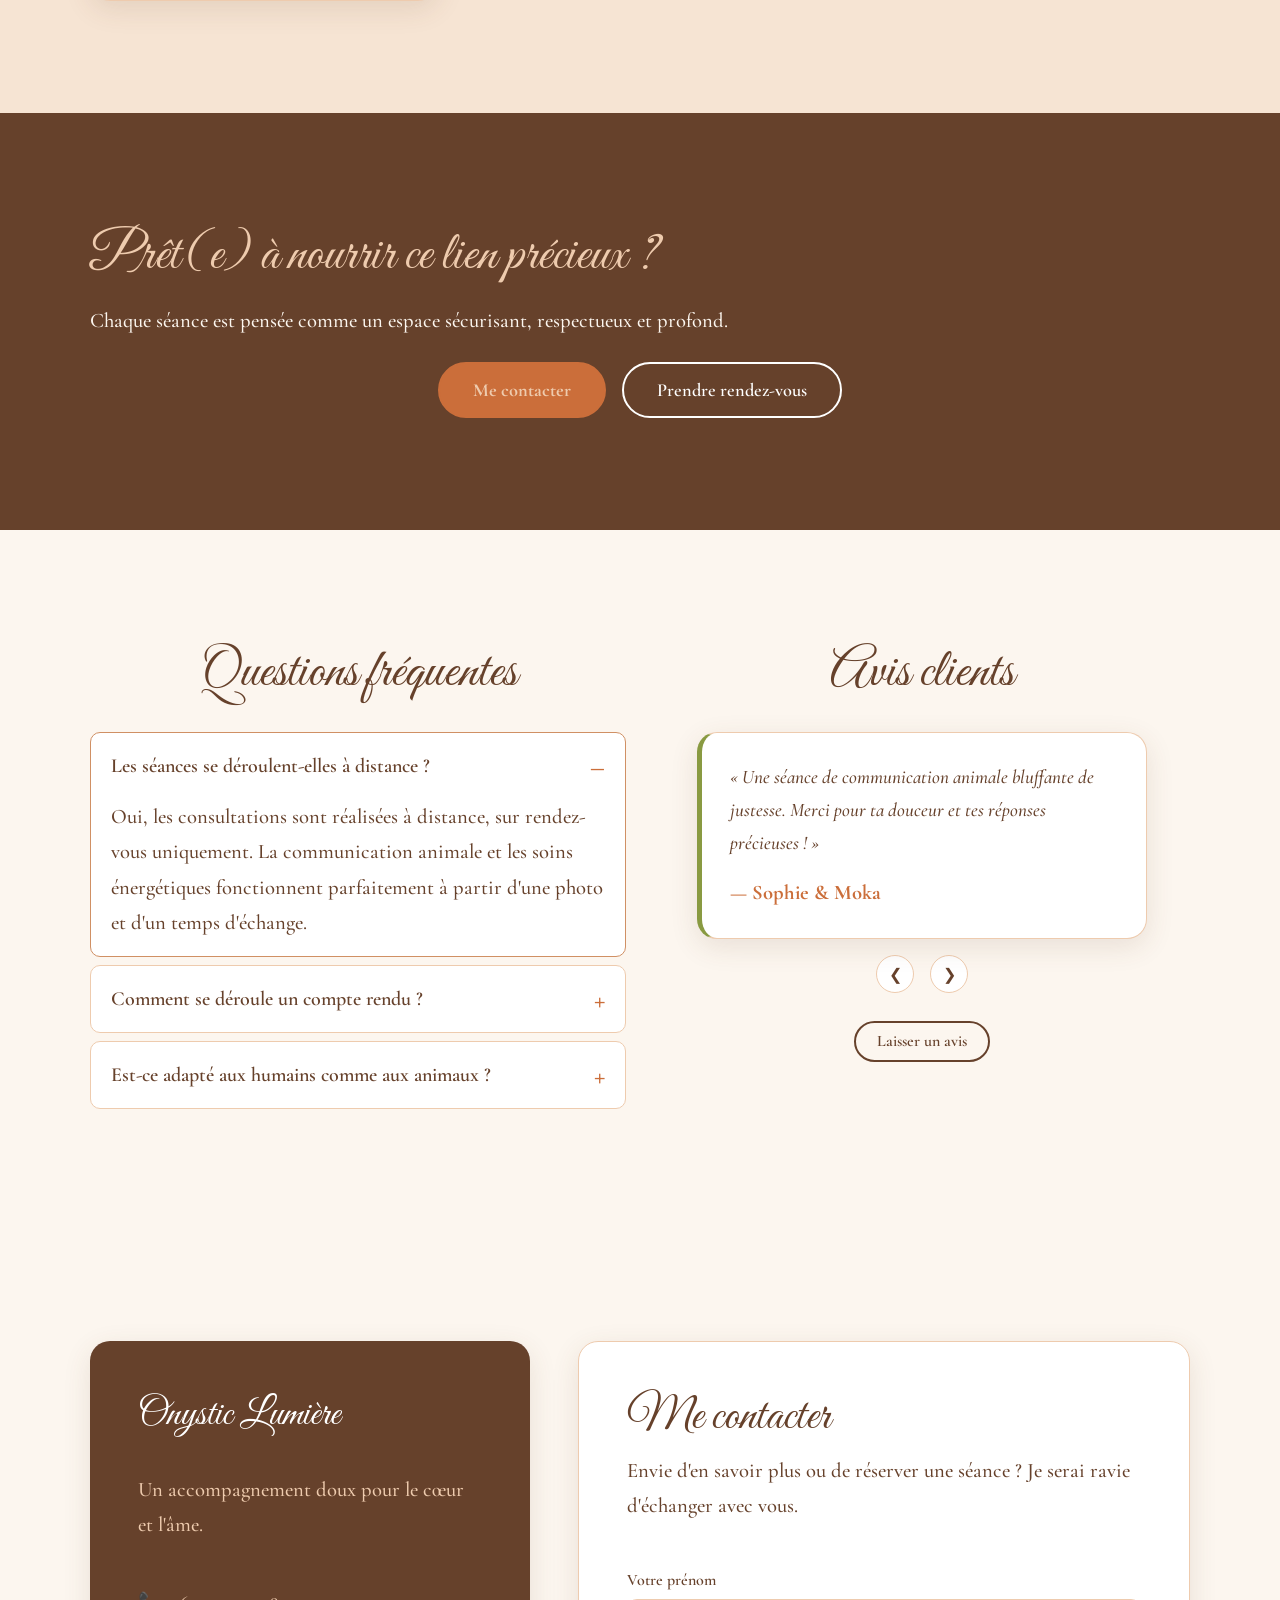
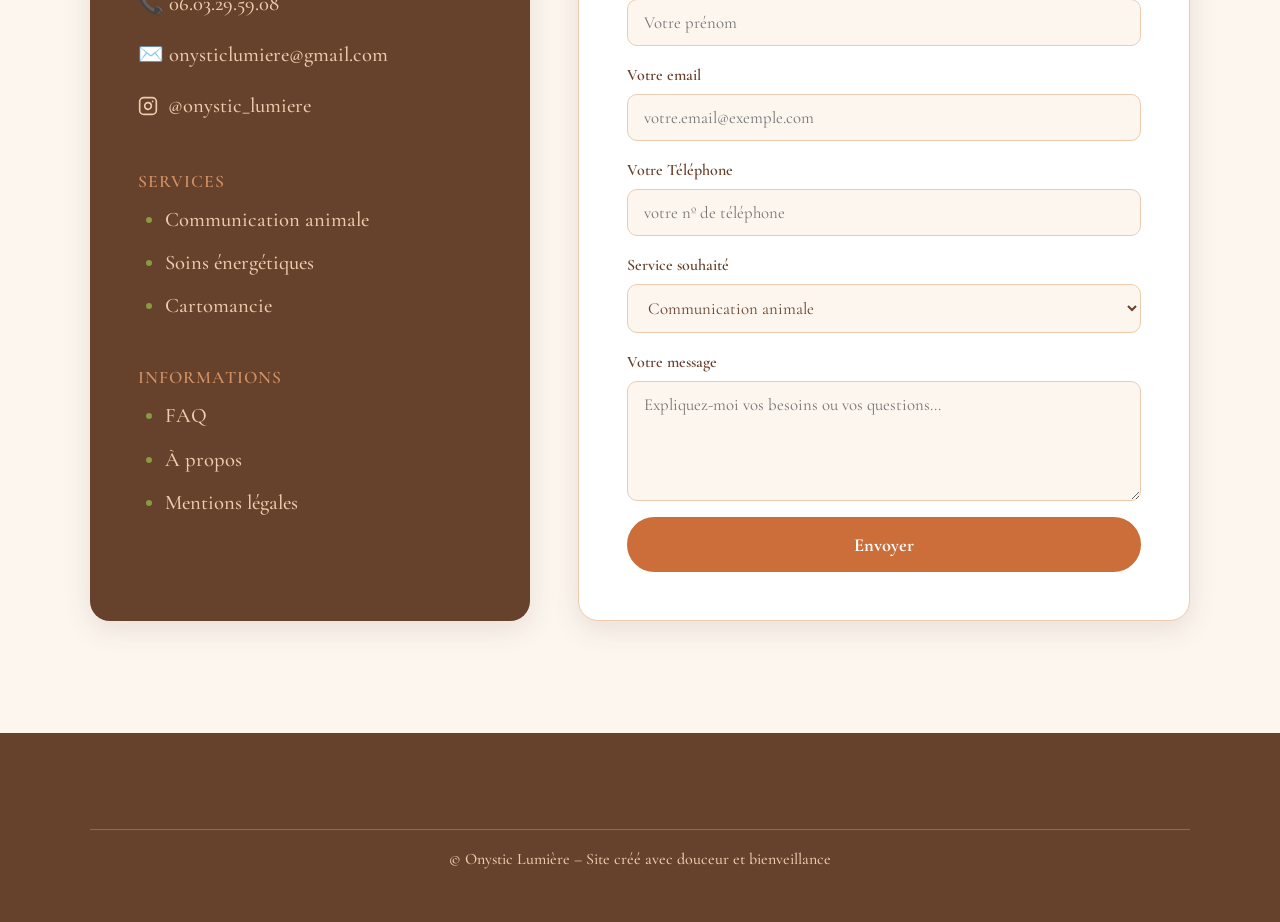
==== commit 15e1b8ca: "mise à jour présentation 2" ====
--- a/index.html
+++ b/index.html
@@ -57,38 +57,80 @@
 </section>
 
 
-
-<!-- ============ À PROPOS ============ -->
-<section class="section" id="apropos">
-  <div class="conteneur">
-    <div class="duo">
-      <img src="photop.png" alt="Photo de Marine" style="border-radius:var(--rayon-m); box-shadow:var(--ombre); width:100%; height:auto;">
+<!-- Section Qui je suis -->
+<section id="a-propos" class="section">
+  <div class="conteneur">
+    
+    <!-- 1. Titre principal centré en haut -->
+    <div class="section__entete">
+      <h2>Qui je suis</h2>
+    </div>
+
+    <!-- 2. Grille principale à deux colonnes -->
+    <div class="duo" style="align-items: start;">
+      
+      <!-- Colonne Gauche : Photo + Citation/Signature + Note avec bordure olive -->
       <div>
-        <h2>Qui je suis</h2>
-        <p>Depuis toujours, je suis profondément sensible aux liens qui nous unissent aux autres, à nos émotions et à tout ce qui peut parfois se ressentir au-delà des mots.</p>
-        <p>J’ai créé Onystic Lumière avec l’envie profonde d’offrir un espace d’écoute, de connexion et de compréhension, où chacun peut prendre le temps de se reconnecter à soi et aux êtres qui occupent une place importante dans sa vie.</p>
-        <p>Après une formation de 9 mois en communication animale et soins énergétiques holistiques, j’ai choisi de mettre ma sensibilité, mes ressentis et mes connaissances au service d’un accompagnement doux, respectueux et bienveillant.</p>
-        <p>Aujourd’hui, je vous accompagne à travers différentes pratiques : communication intuitive avec les animaux, les bébés, les futurs bébés et les jeunes enfants, communication avec les défunts, soins énergétiques holistiques et cartomancie.</p>
-        <p>Chacune de ces pratiques est proposée comme un espace d’écoute et de connexion, permettant d’accueillir les ressentis, les émotions et les messages qui peuvent se présenter, toujours dans le respect de chacun et de son propre chemin.</p>
-        <p><strong>Onystic Lumière est avant tout un lieu où l’on peut ralentir, écouter autrement et porter un regard différent sur soi, sur ses relations et sur les êtres qui nous entourent.</strong></p>
-        <p>Mon souhait est de vous accompagner avec douceur et bienveillance, que vous cherchiez à mieux comprendre votre compagnon, à créer une connexion différente avec votre enfant, à traverser un deuil, à retrouver davantage d’équilibre grâce aux soins énergétiques ou simplement à vous offrir un moment de réflexion à travers les cartes.</p>
-        <p> Toutes mes pratiques reposent sur mes intuitions, mes ressentis et mes perceptions. Elles ne constituent ni des vérités absolues, ni des garanties de résultat, et chacun reste libre d’accueillir les éléments transmis selon son propre discernement.</p>
+        <img src="photop.png" alt="Marine avec son chien - Onystic Lumière" style="border-radius: var(--rayon-m); box-shadow: var(--ombre); margin-bottom: var(--espace-s);">
         
-        <p>Avec respect, douceur et amour du vivant,
-          — Marine</p>
-
-        
-        <div class="encadre mt-s">
-          <p><strong>Note importante :</strong> Mes accompagnements 
-            sont des approches complémentaires qui visent le bien-être
-             et ne remplacent en aucun cas un avis ou suivi vétérinaire
-             /médical.</p>
-        </div>
-      </div>
-    </div>
-  </div>
-</section>
-
+        <!-- Carte de citation / signature -->
+        <div class="carte centre" style="padding: var(--espace-s); margin-bottom: var(--espace-s);">
+          <p class="slogan" style="margin-bottom: var(--espace-xs);">
+            « Les animaux nous offrent ce que le cœur humain cherche parfois à retrouver. »
+          </p>
+          <p style="font-style: italic; font-size: 0.95rem; margin-bottom: 0;">
+            Avec respect, douceur et amour du vivant,<br>
+            <strong>— Marine</strong>
+          </p>
+        </div>
+
+        <!-- Note d'avertissement avec bordure olive -->
+        <p style="font-size: 0.9rem; font-style: italic; opacity: 0.9; border-left: 4px solid var(--olive); padding-left: 0.8rem; margin-bottom: 0;">
+          Toutes mes pratiques reposent sur mes intuitions, mes ressentis et mes perceptions. Elles ne constituent ni des vérités absolues, ni des garanties de résultat, et chacun reste libre d’accueillir les éléments transmis selon son propre discernement.
+        </p>
+      </div>
+
+      <!-- Colonne Droite : Première partie du texte -->
+      <div>
+        <p>
+          Depuis toujours, je suis profondément sensible aux liens qui nous unissent aux autres, à nos émotions et à tout ce qui peut parfois se ressentir au-delà des mots.
+        </p>
+
+        <p>
+          J’ai créé Onystic Lumière avec l’envie profonde d’offrir un espace d’écoute, de connexion et de compréhension, où chacun peut prendre le temps de se reconnecter à soi et aux êtres qui occupent une place importante dans sa vie.
+        </p>
+
+        <p>
+          Après une formation de 9 mois en communication animale et soins énergétiques holistiques, j’ai choisi de mettre ma sensibilité, mes ressentis et mes connaissances au service d’un accompagnement doux, respectueux et bienveillant.
+        </p>
+
+        <p>
+          Aujourd’hui, je vous accompagne à travers différentes pratiques : communication intuitive avec les animaux, les bébés, les futurs bébés et les jeunes enfants, communication avec les défunts, soins énergétiques holistiques et cartomancie.
+        </p>
+
+        <p>
+          Chacune de ces pratiques est proposée comme un espace d’écoute et de connexion, permettant d’accueillir les ressentis, les émotions et les messages qui peuvent se présenter, toujours dans le respect de chacun et de son propre chemin.
+        </p>
+      </div>
+
+    </div>
+
+    <!-- 3. Partie finale centrée sur une seule colonne -->
+    <div class="colonne-centree mt-l">
+      <p>
+        Onystic Lumière est avant tout un lieu où l’on peut ralentir, écouter autrement et porter un regard différent sur soi, sur ses relations et sur les êtres qui nous entourent.
+      </p>
+
+      <p>
+        Mon souhait est de vous accompagner avec douceur et bienveillance, que vous cherchiez à mieux comprendre votre compagnon, à créer une connexion différente avec votre enfant, à traverser un deuil, à retrouver davantage d’équilibre grâce aux soins énergétiques ou simplement à vous offrir un moment de réflexion à travers les cartes.
+      </p>
+
+      <div class="mt-m">
+        <a href="contact.html" class="btn btn--contour">Me contacter</a>      </div>
+    </div>
+
+  </div>
+</section>
 
 <!-- ============ SERVICES ============ -->
 <section class="section section--douce" id="services">
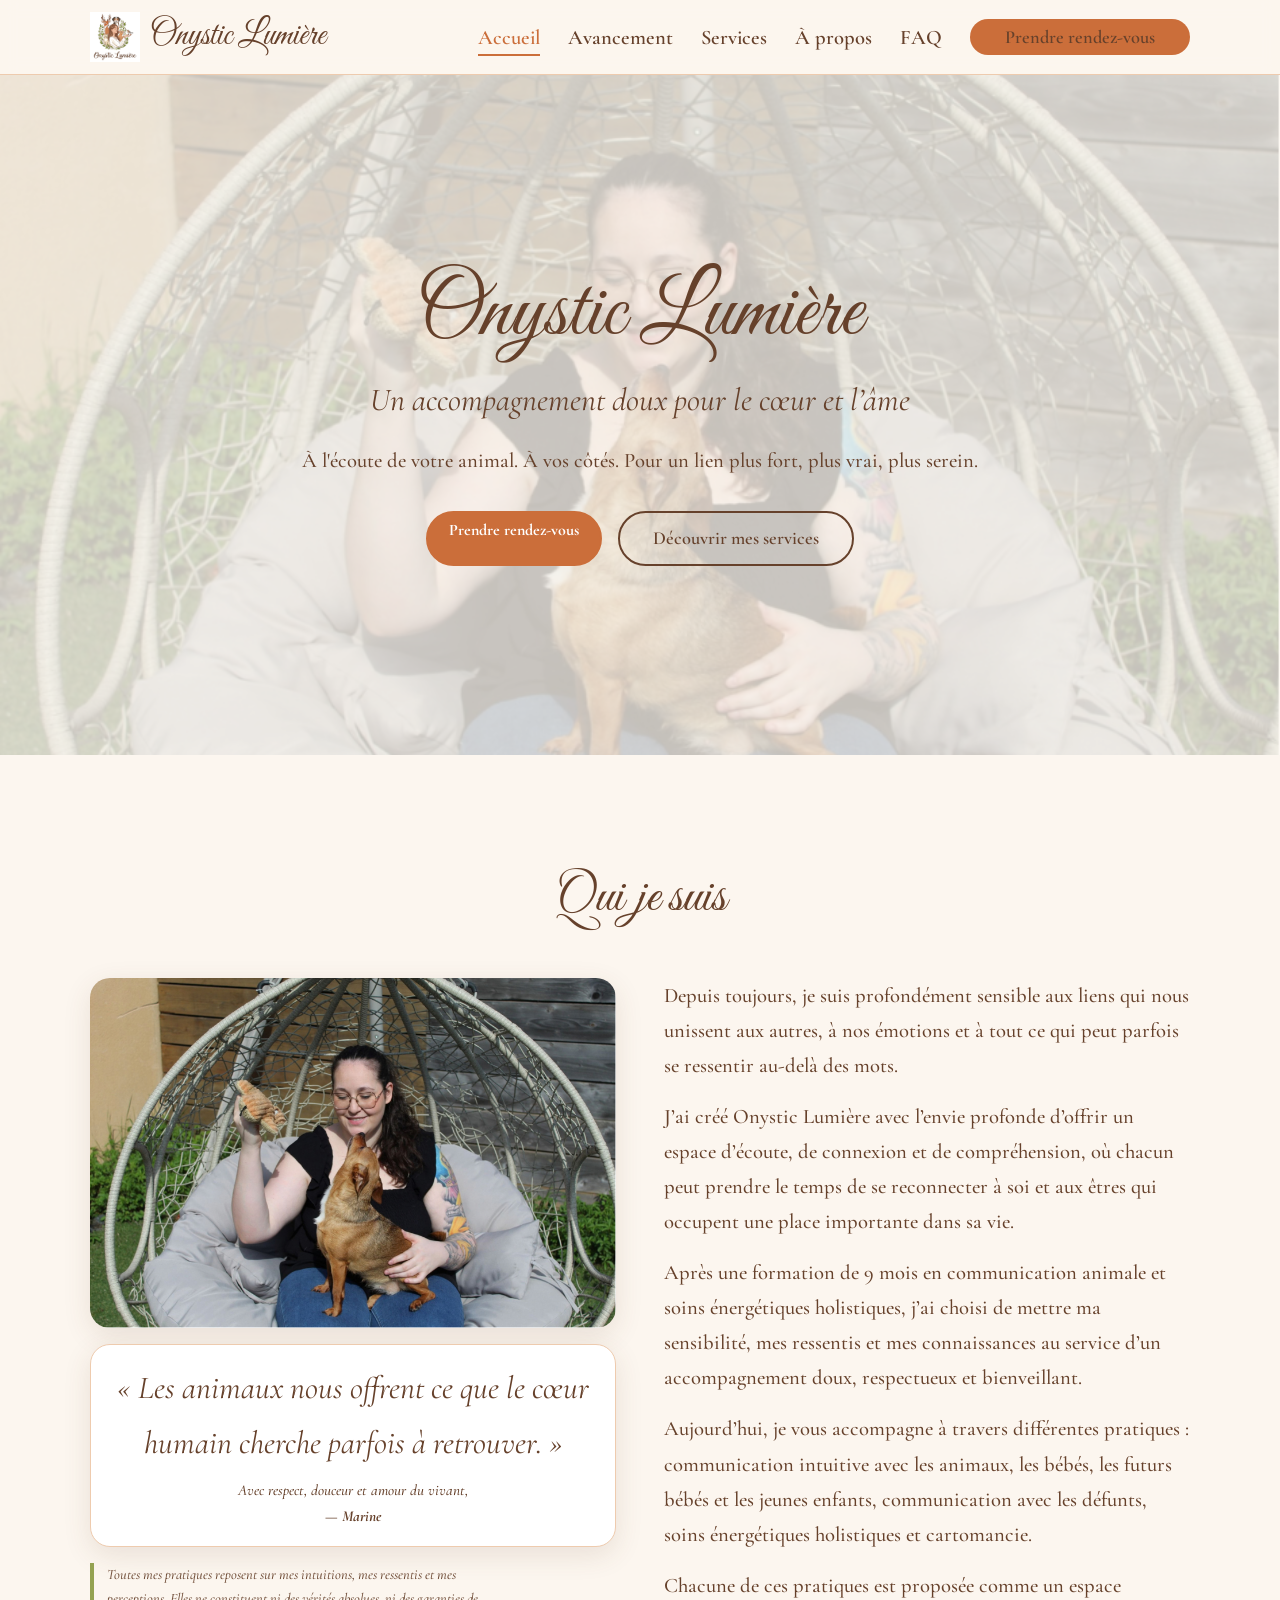
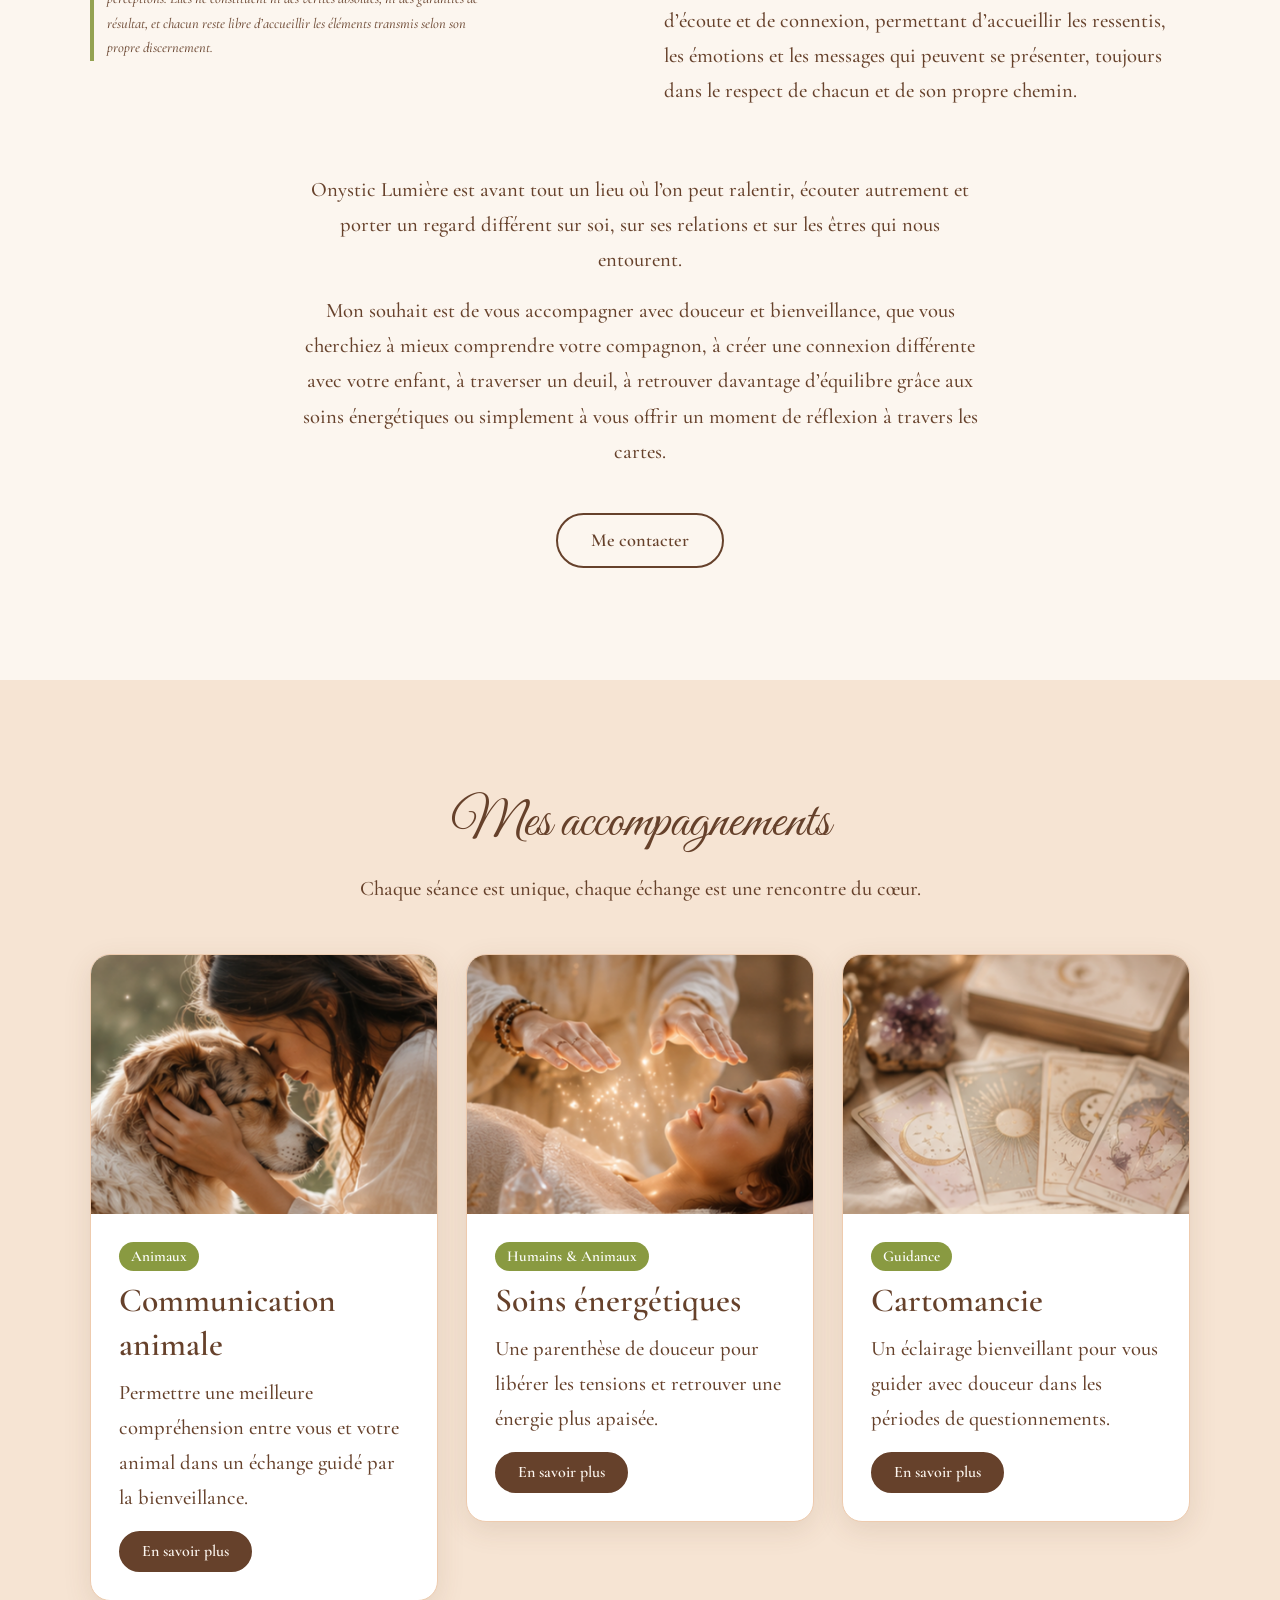
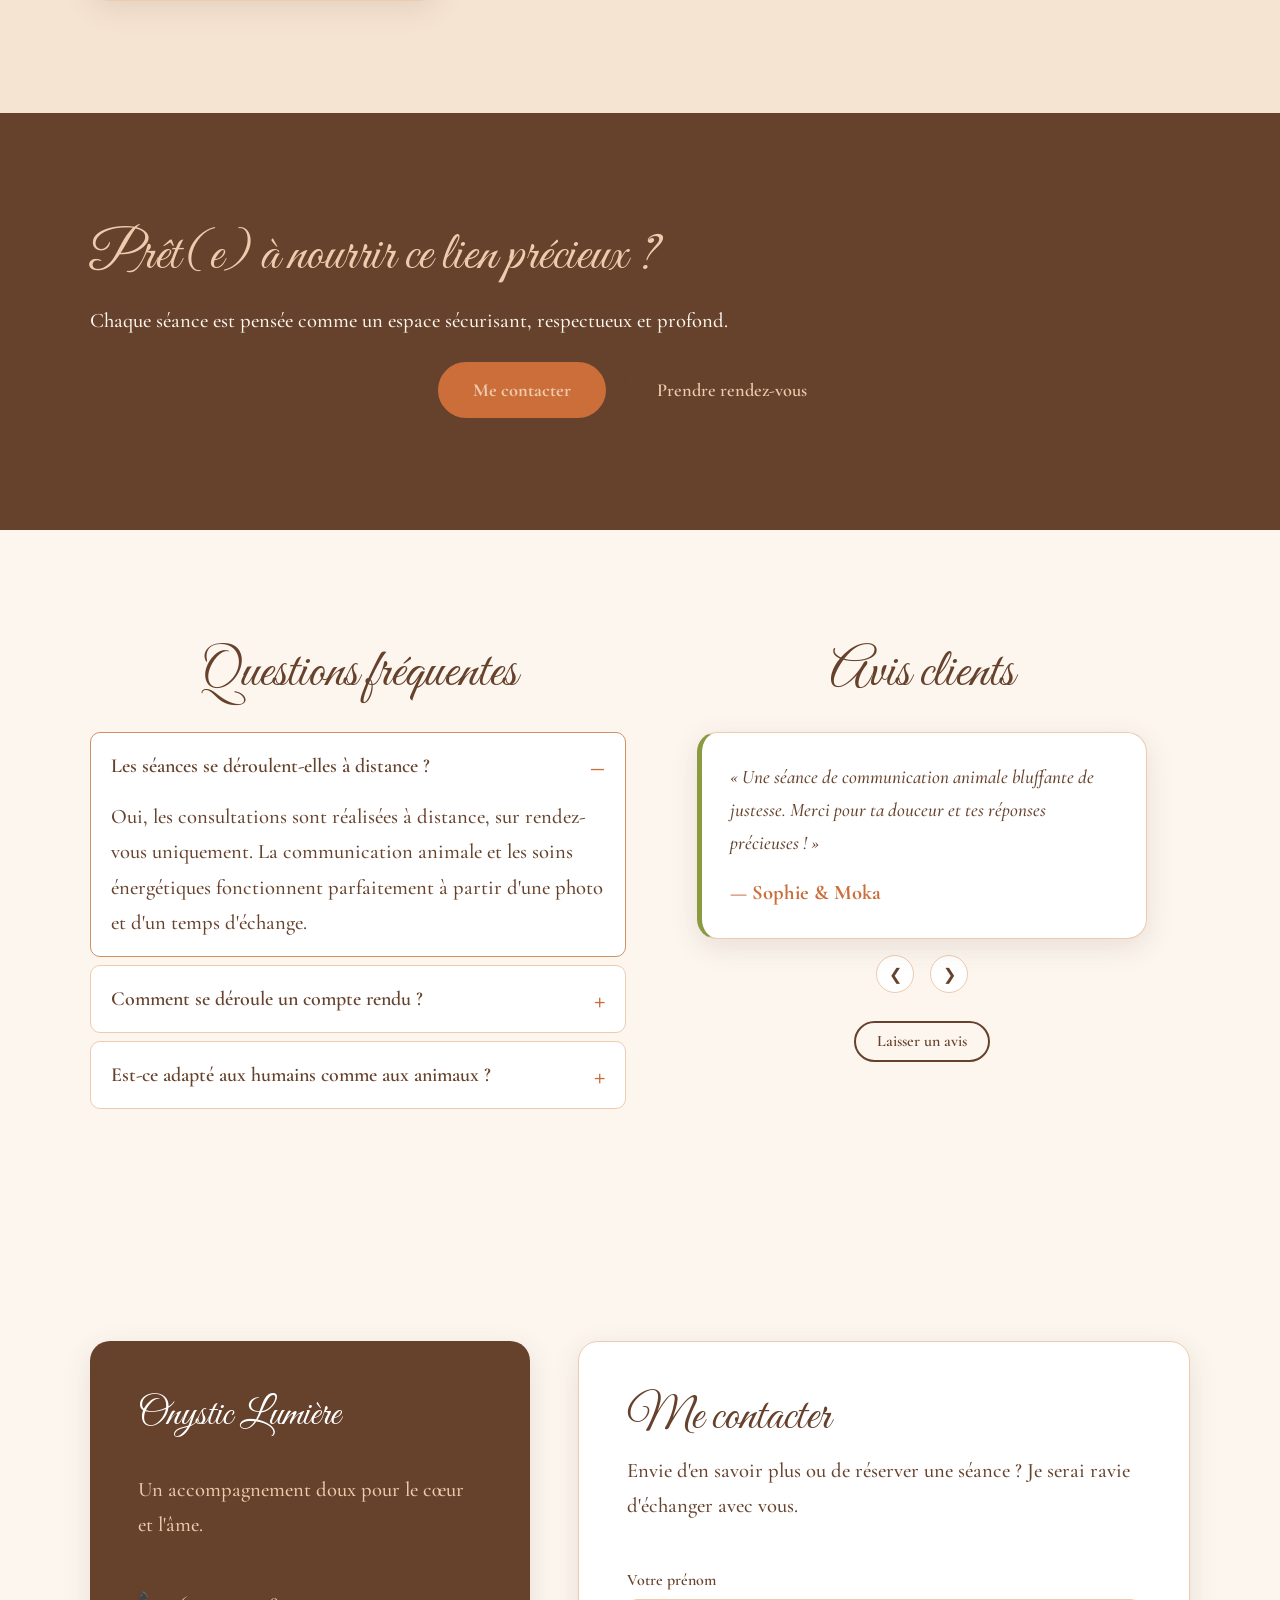
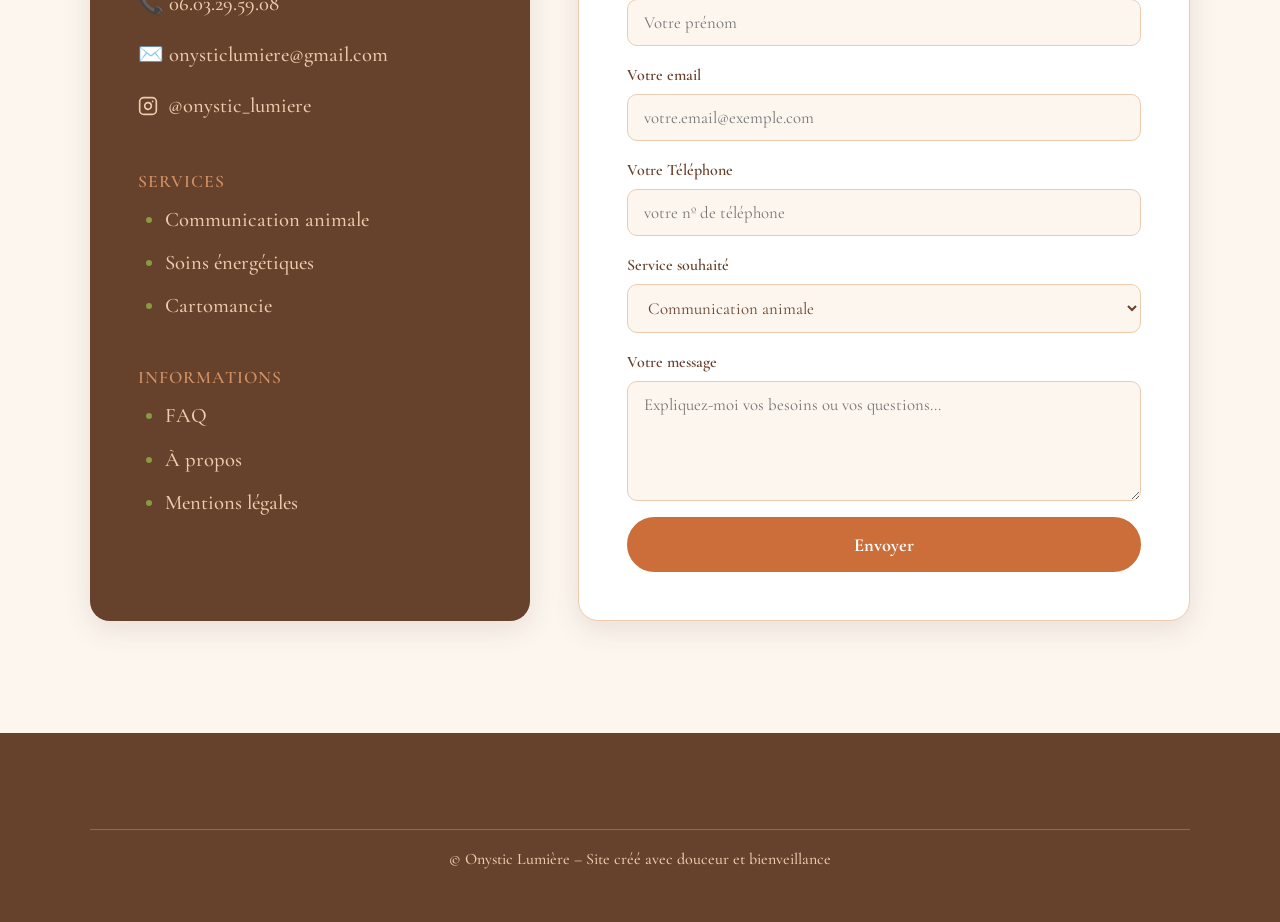
==== commit f7ba24cd: "mise à jour calendrier et page service" ====
--- a/index.html
+++ b/index.html
@@ -34,7 +34,7 @@
         </li>
         <li><a href="#apropos">À propos</a></li>
         <li><a href="#faq">FAQ</a></li>
-        <li><a class="btn btn--rdv btn--petit" href="#contact">Prendre rendez-vous</a></li>
+        <li><a class="btn btn--rdv" href="https://calendar.google.com/calendar/appointments/schedules/AcZssZ2ub2o0OGV1jidB3kpjFoNTjhQUkhclKqII0aHMLhfxmiOOGWksGh_dpcXoUpX2D3y9U19F1DSL?gv=true" target="_blank" rel="noopener noreferrer">Prendre rendez-vous</a></li>
       </ul>
     </nav>
   </div>
@@ -50,7 +50,7 @@
     <p class="slogan">Un accompagnement doux pour le cœur et l’âme</p>
     <p>À l'écoute de votre animal. À vos côtés. Pour un lien plus fort, plus vrai, plus serein.</p>
     <div style="display:flex; gap:1rem; justify-content:center; flex-wrap:wrap;">
-      <a class="btn btn--rdv" href="#contact">Prendre rendez-vous</a>
+      <a class="btn btn--rdv btn--petit" href="https://calendar.google.com/calendar/appointments/schedules/AcZssZ2ub2o0OGV1jidB3kpjFoNTjhQUkhclKqII0aHMLhfxmiOOGWksGh_dpcXoUpX2D3y9U19F1DSL?gv=true" target="_blank" rel="noopener noreferrer">Prendre rendez-vous</a>
       <a class="btn btn--contour" href="#services">Découvrir mes services</a>
     </div>
   </div>
@@ -185,7 +185,7 @@
     <p>Chaque séance est pensée comme un espace sécurisant, respectueux et profond.</p>
     <div style="display: flex; gap: 1rem; justify-content: center; flex-wrap: wrap; margin-top: 1.5rem;">
       <a class="btn btn--rdv" href="#contact">Me contacter</a>
-      <a class="btn btn--contour" href="https://calendar.app.google/sppumjCMSUgfSSsp7" target="_blank" style="color: white; border-color: white;">Prendre rendez-vous</a>
+      <a class="btn btn--contour" href="https://calendar.google.com/calendar/appointments/schedules/AcZssZ2ub2o0OGV1jidB3kpjFoNTjhQUkhclKqII0aHMLhfxmiOOGWksGh_dpcXoUpX2D3y9U19F1DSL?gv=true" target="_blank" rel="noopener noreferrer">Prendre rendez-vous</a>
     </div>
   </div>
 </section>
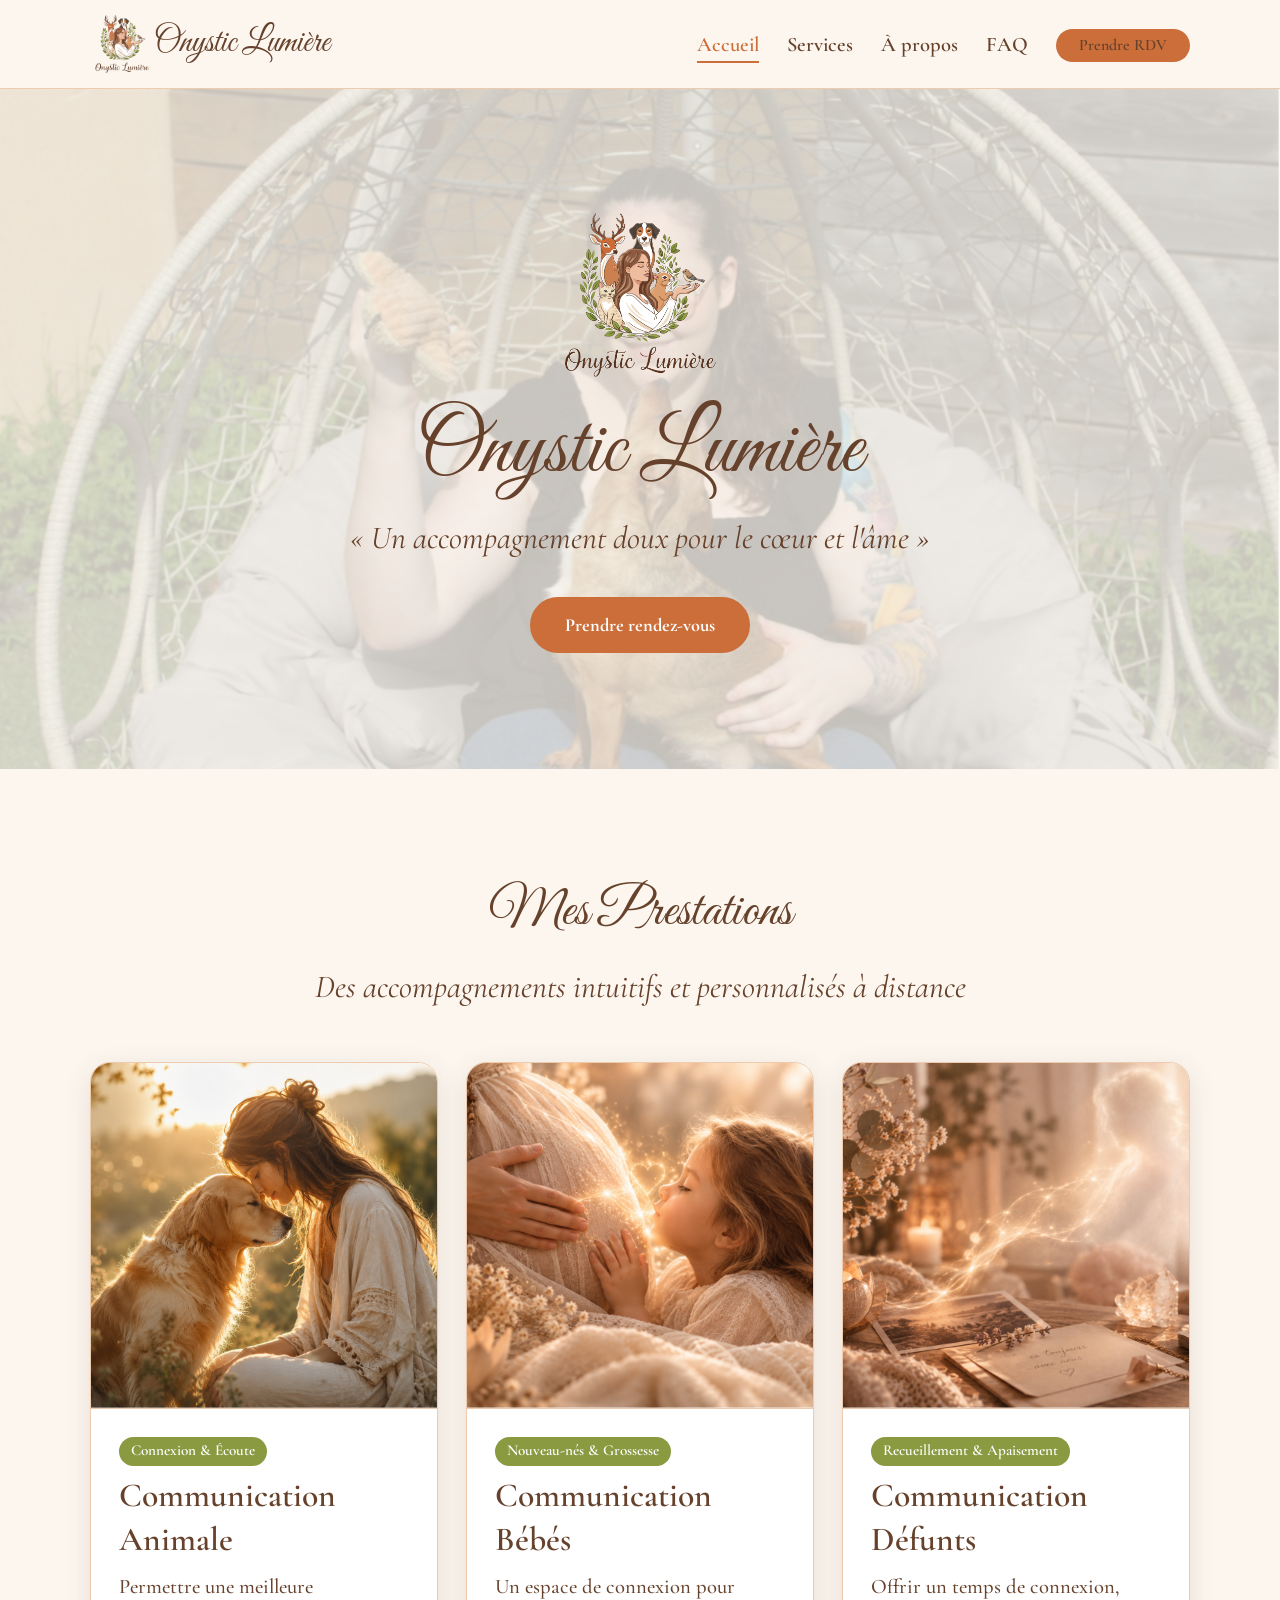
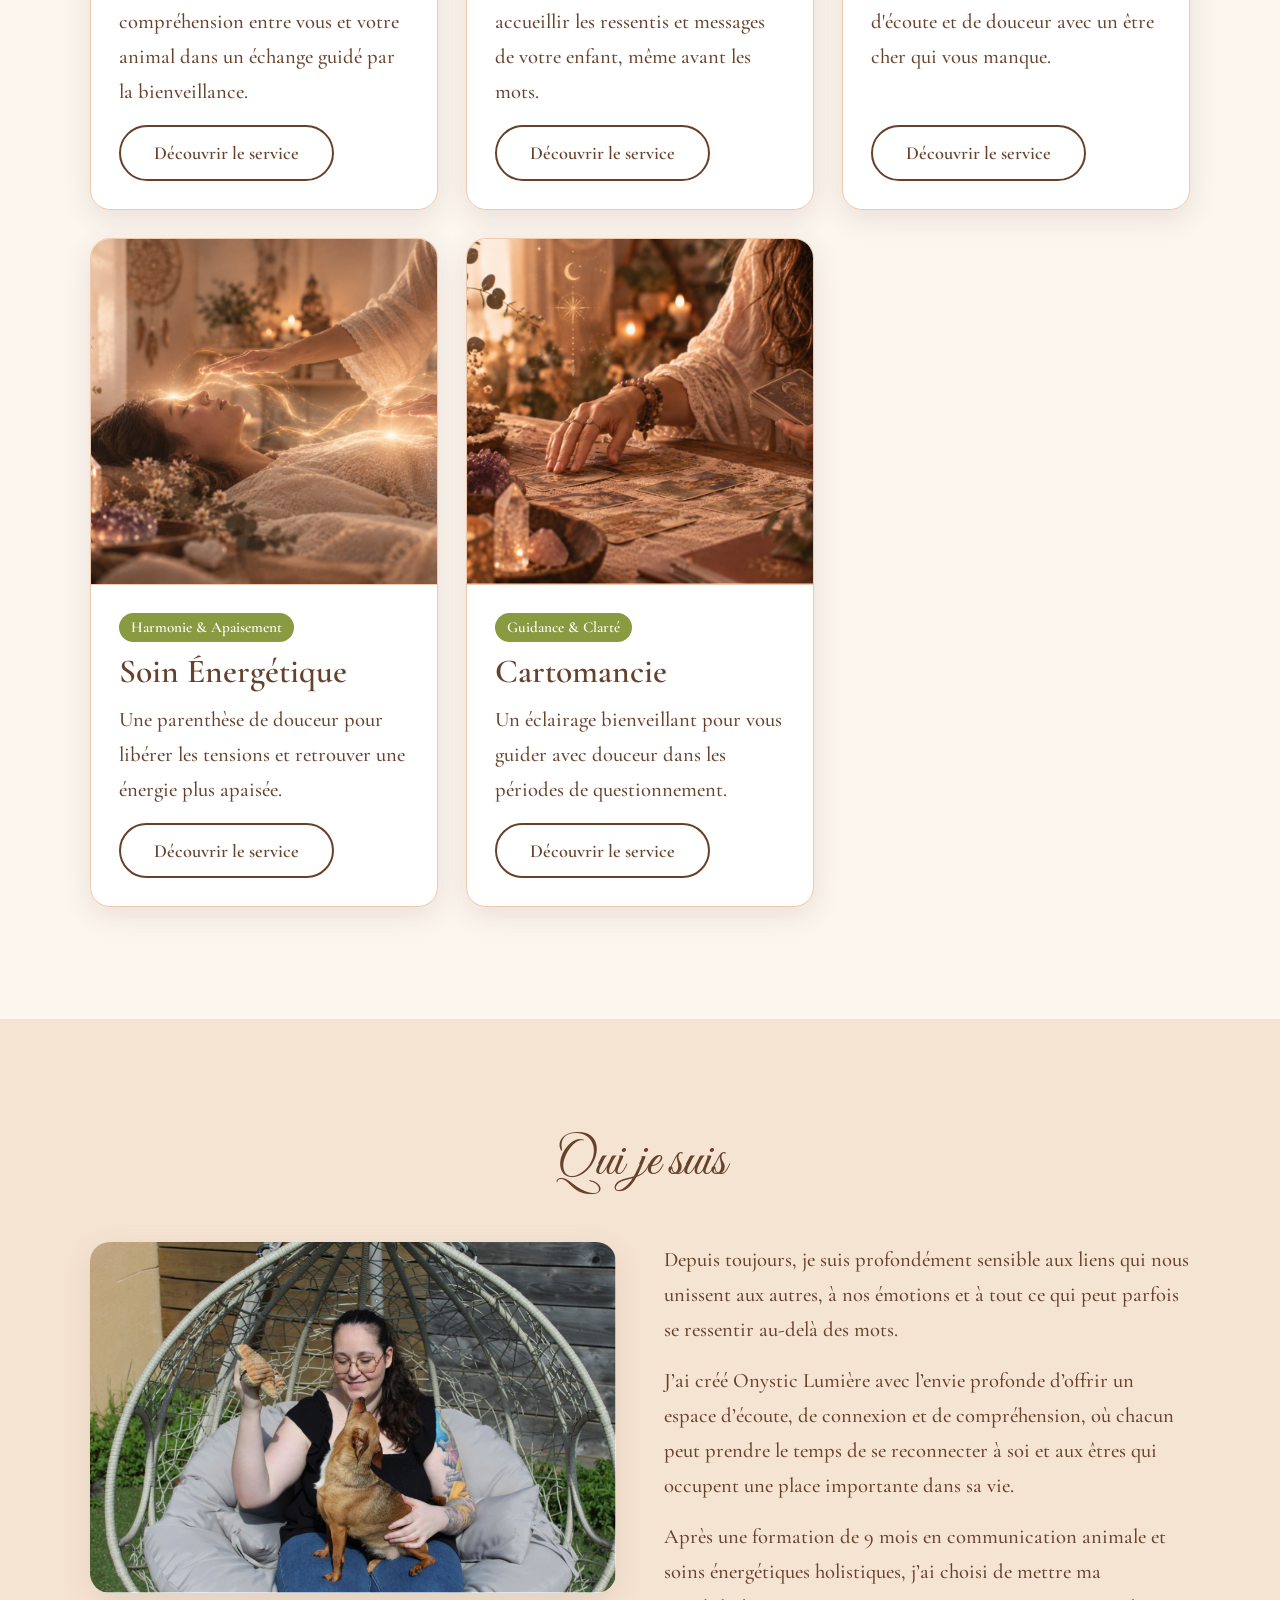
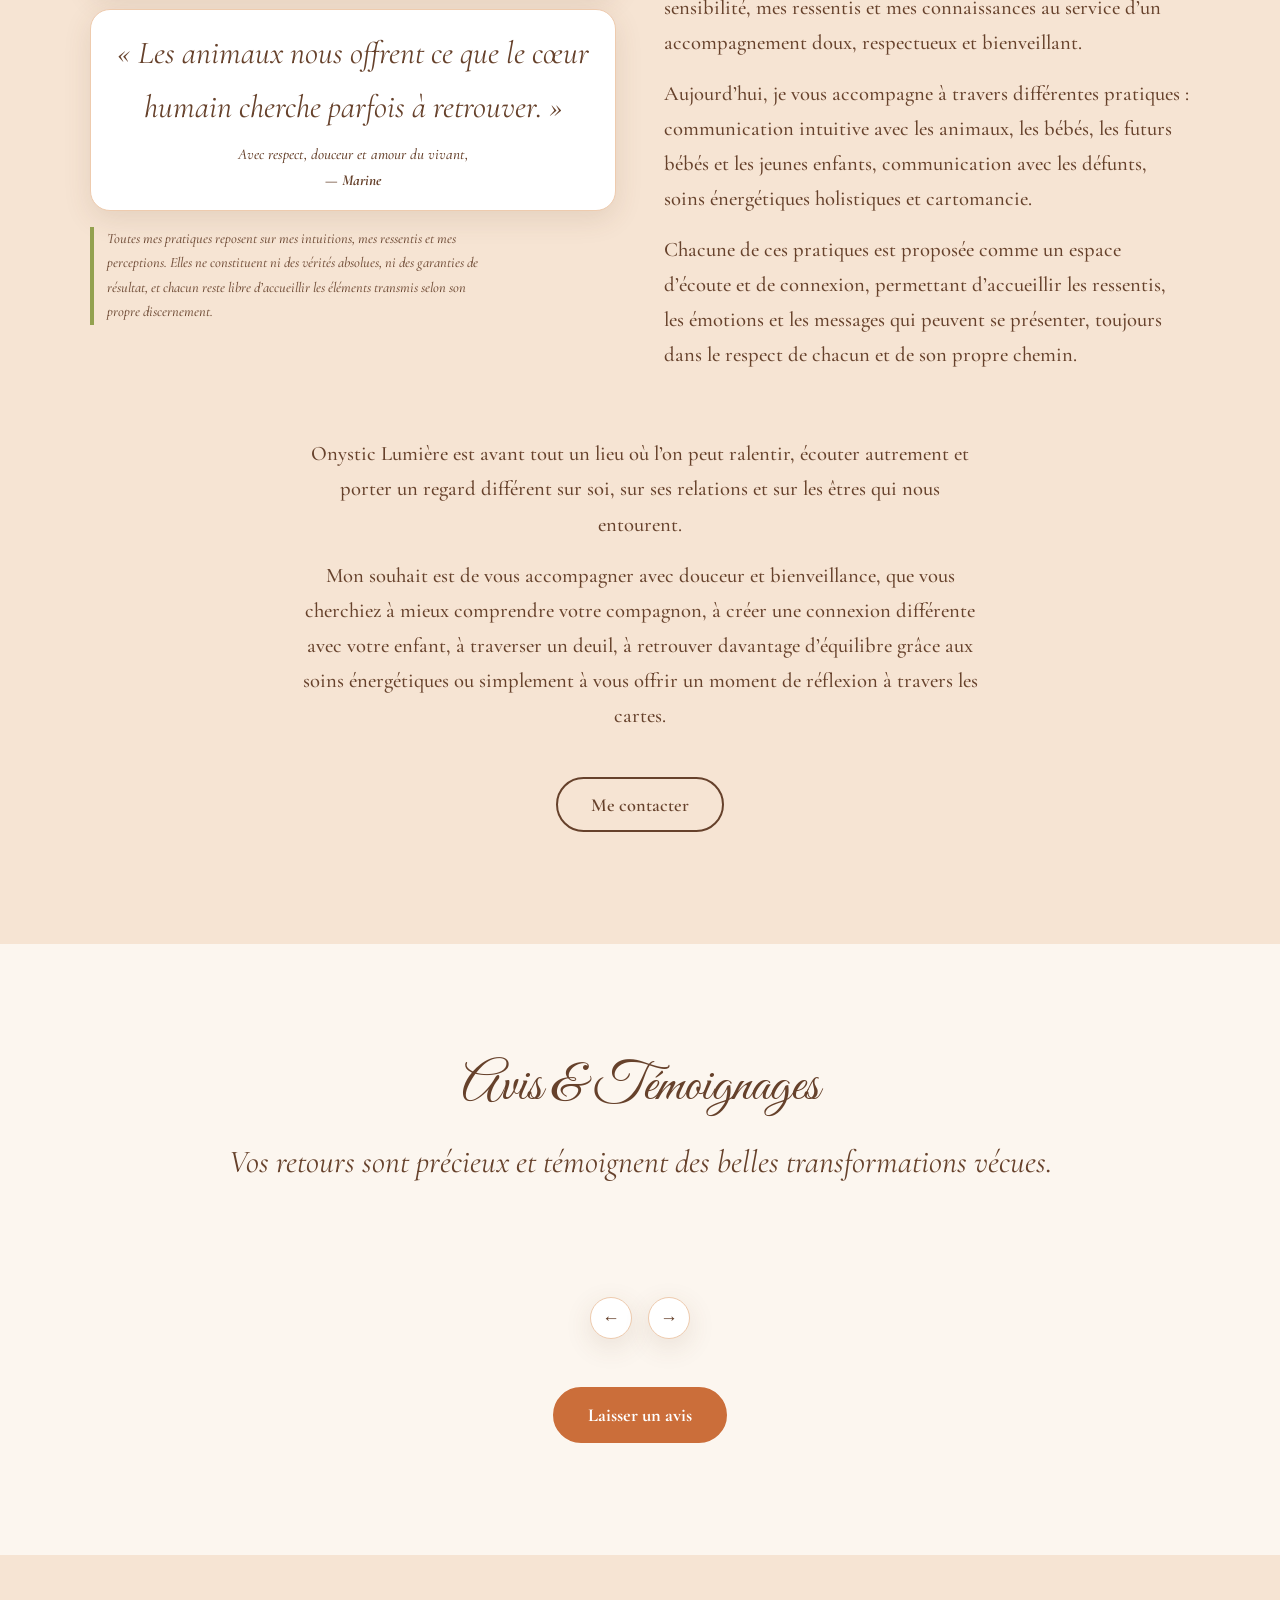
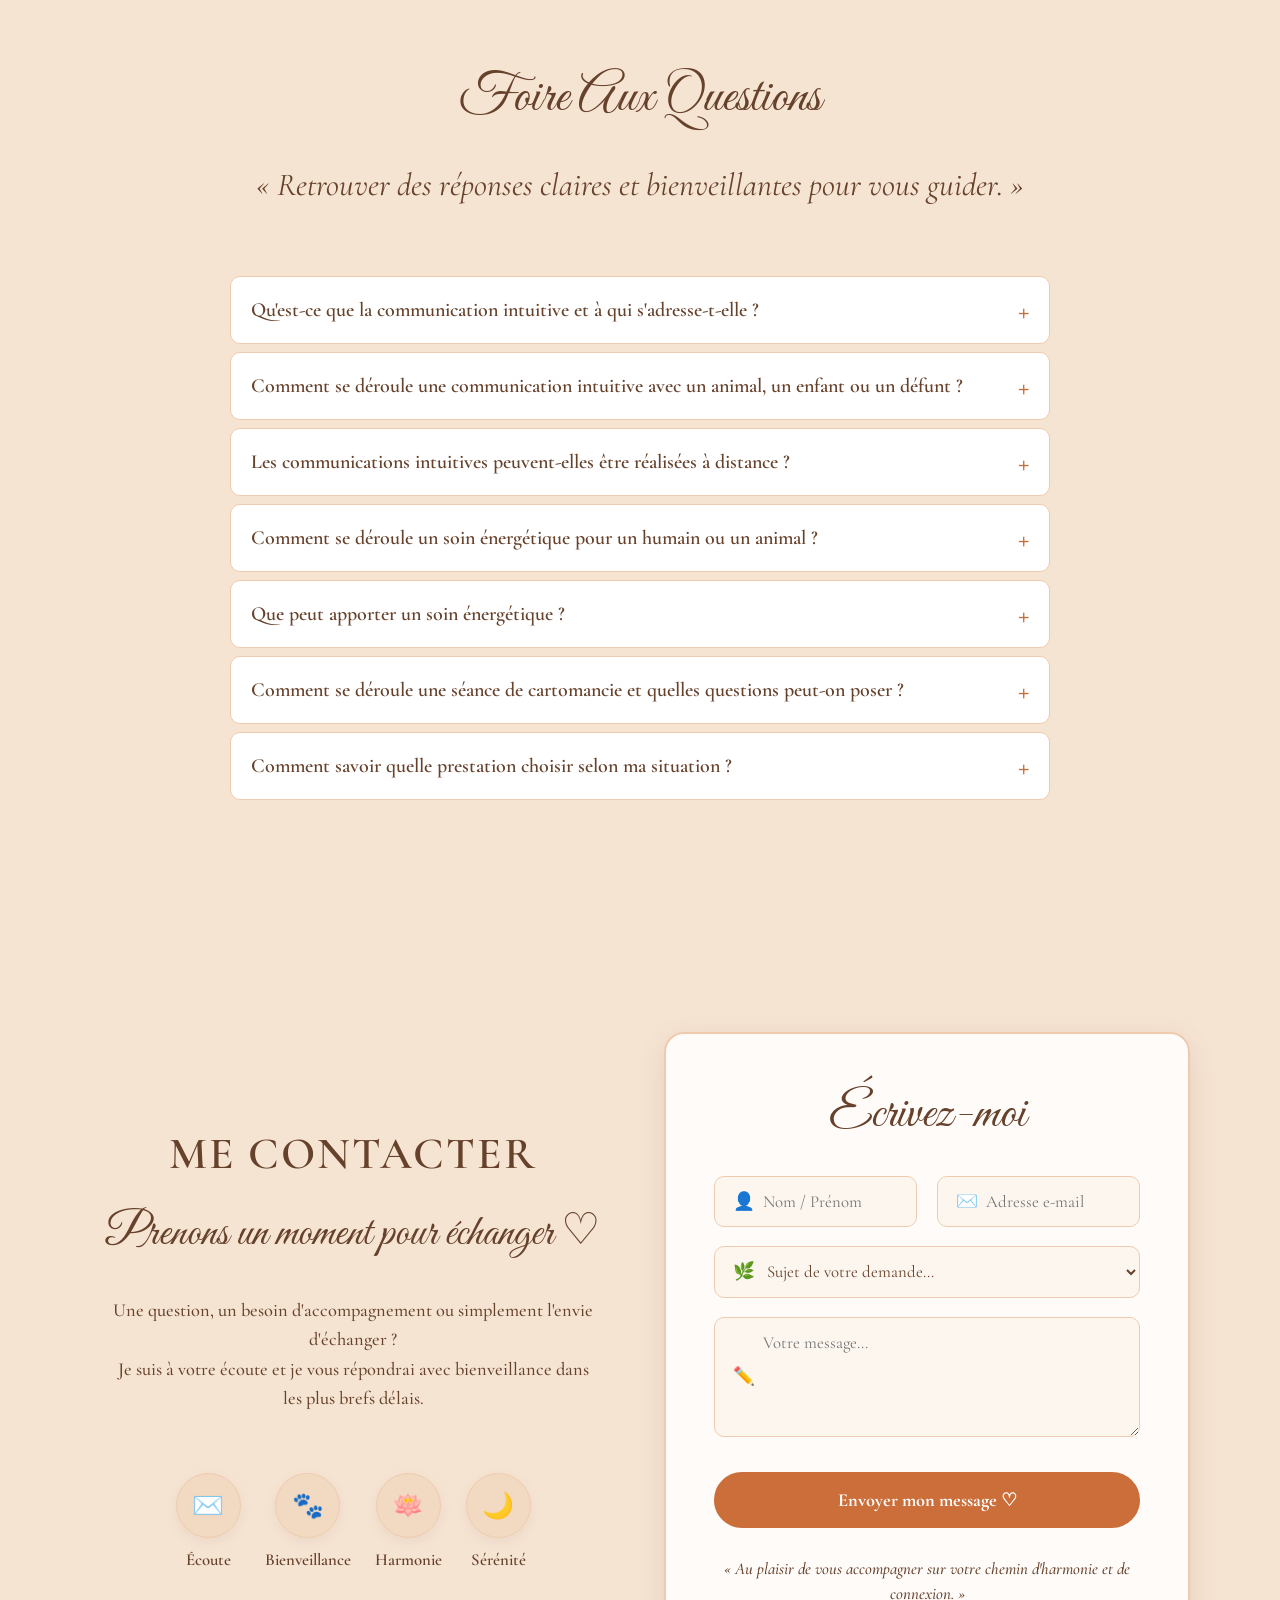
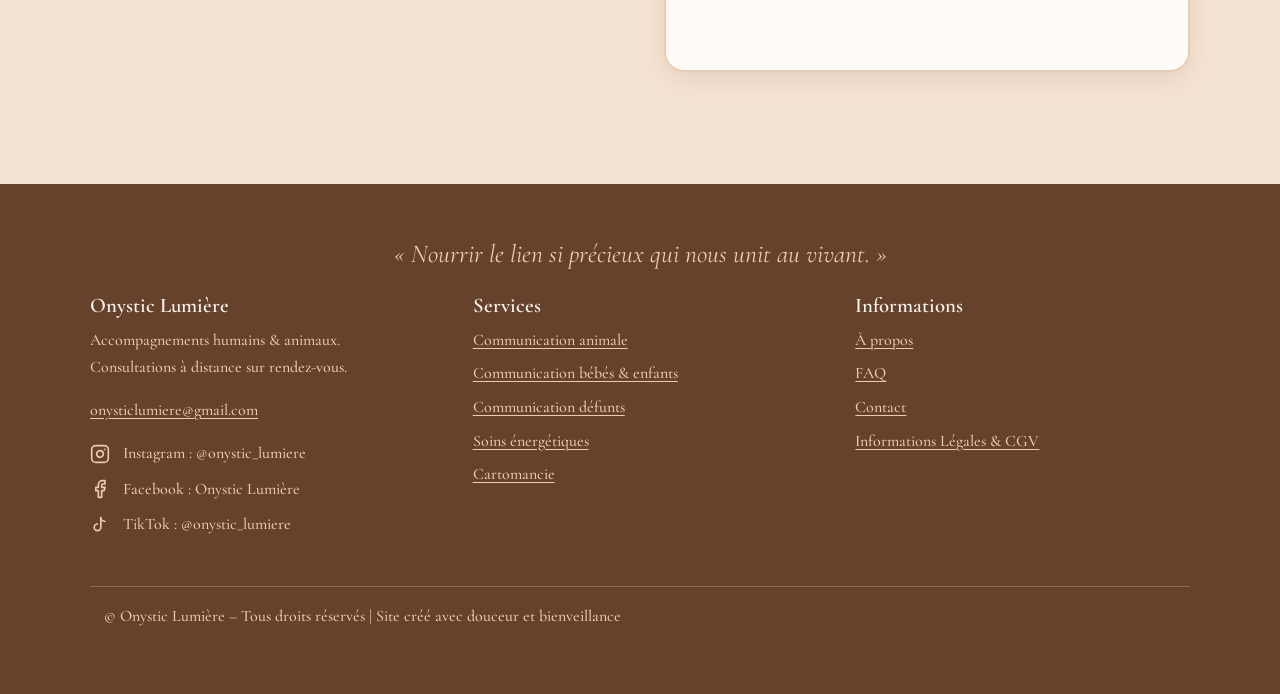
==== commit d875b472: "Correction avec toutes les infos partagé par marine" ====
--- a/index.html
+++ b/index.html
@@ -3,7 +3,7 @@
 <head>
   <meta charset="utf-8">
   <meta name="viewport" content="width=device-width, initial-scale=1, viewport-fit=cover">
-  <title>Onystic Lumière – Un accompagnement doux pour le cœur et l’âme</title>
+  <title>Onystic Lumière – Accompagnement doux pour le cœur et l'âme</title>
   <link rel="preconnect" href="https://fonts.googleapis.com">
   <link rel="preconnect" href="https://fonts.gstatic.com" crossorigin>
   <link href="https://fonts.googleapis.com/css2?family=Cormorant+Garamond:ital,wght@0,400;0,500;0,600;0,700;1,400;1,500&family=Great+Vibes&display=swap" rel="stylesheet">
@@ -11,346 +11,409 @@
 </head>
 <body>
 
-<!-- ============ EN-TÊTE / BANNIÈRE ============ -->
-<header class="entete">
-  <div class="conteneur entete__interieur">
-    <!-- Logo image + texte -->
-    <a class="logo" href="index.html" style="font-family:var(--police-titre);font-size:2.2rem;color:var(--brun);line-height:1">
-      <img src="logo.png" alt="Logo Onystic Lumière" style="height:50px; margin-right:10px;">
-      Onystic Lumière
-    </a>
-    <button class="nav__bouton" aria-expanded="false" aria-controls="menu">☰ Menu</button>
-    <nav class="nav" id="menu" aria-label="Menu principal">
-      <ul>
-        <li><a href="index.html" aria-current="page">Accueil</a></li>
-        <li><a href="avancement.html" >Avancement</a></li>
-        <li class="nav__item--deroulant">
-          <a href="#services">Services</a>
-          <ul class="nav__sous-menu">
+  <!-- En-tête / Navigation -->
+  <header class="entete">
+    <div class="conteneur entete__interieur">
+      <a class="logo" href="index.html" aria-label="Aller à l'accueil">
+        <img src="images/logo.png" alt="Logo Onystic Lumière">
+        <span style="font-family:var(--police-titre);font-size:2.2rem;color:var(--brun);line-height:1">Onystic Lumière</span>
+      </a>
+      <button class="nav__bouton" aria-expanded="false" aria-controls="menu">☰ Menu</button>
+      <nav class="nav" id="menu" aria-label="Menu principal">
+        <ul>
+          <li><a href="index.html" aria-current="page">Accueil</a></li>
+          <li class="nav__item--deroulant">
+            <a href="#prestations">Services</a>
+            <ul class="nav__sous-menu">
+              <li><a href="communication-animale.html">Communication animale</a></li>
+              <li><a href="communication-bebe.html">Communication bébés & enfants</a></li>
+              <li><a href="communication-defunts.html">Communication défunts</a></li>
+              <li><a href="soins-energetiques.html">Soins énergétiques</a></li>
+              <li><a href="cartomancie.html">Cartomancie</a></li>
+            </ul>
+          </li>
+          <li><a href="#apropos">À propos</a></li>
+          <li><a href="#faq">FAQ</a></li>
+          <li><a class="btn btn--rdv btn--petit" href="https://calendar.google.com/calendar/appointments/schedules/AcZssZ2ub2o0OGV1jidB3kpjFoNTjhQUkhclKqII0aHMLhfxmiOOGWksGh_dpcXoUpX2D3y9U19F1DSL?gv=true" target="_blank" rel="noopener noreferrer">Prendre RDV</a></li>
+        </ul>
+      </nav>
+    </div>
+  </header>
+
+  <main>
+    <!-- Hero / Bannière d'accueil -->
+    <section class="hero" style="background-image: url('images/photop.png');">
+      <div class="conteneur">
+        <img src="images/logo.png" alt="Logo Onystic Lumière" style="max-width: 180px; margin-inline: auto; margin-bottom: var(--espace-s);">
+        <h1>Onystic Lumière</h1>
+        <p class="slogan">« Un accompagnement doux pour le cœur et l'âme »</p>
+        <a href="https://calendar.google.com/calendar/appointments/schedules/AcZssZ2ub2o0OGV1jidB3kpjFoNTjhQUkhclKqII0aHMLhfxmiOOGWksGh_dpcXoUpX2D3y9U19F1DSL?gv=true" target="_blank" rel="noopener noreferrer" class="btn btn--rdv mt-m">Prendre rendez-vous</a>
+      </div>
+    </section>
+
+    <!-- Prestations (Cartes alignées) -->
+    <section id="prestations" class="section">
+      <div class="conteneur">
+        <div class="section__entete">
+          <h2>Mes Prestations</h2>
+          <p class="slogan">Des accompagnements intuitifs et personnalisés à distance</p>
+        </div>
+
+        <div class="grille">
+
+          <!-- Carte 1: Communication Animale -->
+          <article class="carte">
+            <img src="images/CAChien.png" alt="Communication Animale" class="carte__image--carre">
+            <div class="carte__contenu">
+              <span class="etiquette">Connexion & Écoute</span>
+              <h3>Communication Animale</h3>
+              <p>Permettre une meilleure compréhension entre vous et votre animal dans un échange guidé par la bienveillance.</p>
+              <a href="communication-animale.html" class="btn btn--contour">Découvrir le service</a>
+            </div>
+          </article>
+
+          <!-- Carte 2: Communication Bébés & Enfants -->
+          <article class="carte">
+            <img src="images/CBPres.png" alt="Communication Bébés & Enfants" class="carte__image--carre">
+            <div class="carte__contenu">
+              <span class="etiquette">Nouveau-nés & Grossesse</span>
+              <h3>Communication Bébés</h3>
+              <p>Un espace de connexion pour accueillir les ressentis et messages de votre enfant, même avant les mots.</p>
+              <a href="communication-bebe.html" class="btn btn--contour">Découvrir le service</a>
+            </div>
+          </article>
+
+          <!-- Carte 3: Communication Défunts -->
+          <article class="carte">
+            <img src="images/CD1.png" alt="Communication avec les Défunts" class="carte__image--carre">
+            <div class="carte__contenu">
+              <span class="etiquette">Recueillement & Apaisement</span>
+              <h3>Communication Défunts</h3>
+              <p>Offrir un temps de connexion, d'écoute et de douceur avec un être cher qui vous manque.</p>
+              <a href="communication-defunts.html" class="btn btn--contour">Découvrir le service</a>
+            </div>
+          </article>
+
+          <!-- Carte 4: Soins Énergétiques -->
+          <article class="carte">
+            <img src="images/SEH.png" alt="Soins Énergétiques" class="carte__image--carre">
+            <div class="carte__contenu">
+              <span class="etiquette">Harmonie & Apaisement</span>
+              <h3>Soin Énergétique</h3>
+              <p>Une parenthèse de douceur pour libérer les tensions et retrouver une énergie plus apaisée.</p>
+              <a href="soins-energetiques.html" class="btn btn--contour">Découvrir le service</a>
+            </div>
+          </article>
+
+          <!-- Carte 5: Cartomancie -->
+          <article class="carte">
+            <img src="images/CTirage.png" alt="Cartomancie & Guidance" class="carte__image--carre">
+            <div class="carte__contenu">
+              <span class="etiquette">Guidance & Clarté</span>
+              <h3>Cartomancie</h3>
+              <p>Un éclairage bienveillant pour vous guider avec douceur dans les périodes de questionnement.</p>
+              <a href="cartomancie.html" class="btn btn--contour">Découvrir le service</a>
+            </div>
+          </article>
+
+        </div>
+      </div>
+    </section>
+
+    <!-- Section Qui Je Suis -->
+    <section id="apropos" class="section section--douce">
+      <div class="conteneur">
+        
+        <div class="section__entete">
+          <h2>Qui je suis</h2>
+        </div>
+
+        <div class="duo" style="align-items: start;">
+          <div>
+            <img src="images/photop.png" alt="Marine avec son chien - Onystic Lumière">
+            
+            <div class="carte centre mt-s" style="padding: var(--espace-s);">
+              <p class="slogan" style="margin-bottom: var(--espace-xs);">
+                « Les animaux nous offrent ce que le cœur humain cherche parfois à retrouver. »
+              </p>
+              <p style="font-style: italic; font-size: 0.95rem; margin-bottom: 0;">
+                Avec respect, douceur et amour du vivant,<br>
+                <strong>— Marine</strong>
+              </p>
+            </div>
+
+            <p style="font-size: 0.9rem; font-style: italic; opacity: 0.9; border-left: 4px solid var(--olive); padding-left: 0.8rem; margin-top: var(--espace-s);">
+              Toutes mes pratiques reposent sur mes intuitions, mes ressentis et mes perceptions. Elles ne constituent ni des vérités absolues, ni des garanties de résultat, et chacun reste libre d’accueillir les éléments transmis selon son propre discernement.
+            </p>
+          </div>
+
+          <div>
+            <p>Depuis toujours, je suis profondément sensible aux liens qui nous unissent aux autres, à nos émotions et à tout ce qui peut parfois se ressentir au-delà des mots.</p>
+            <p>J’ai créé Onystic Lumière avec l’envie profonde d’offrir un espace d’écoute, de connexion et de compréhension, où chacun peut prendre le temps de se reconnecter à soi et aux êtres qui occupent une place importante dans sa vie.</p>
+            <p>Après une formation de 9 mois en communication animale et soins énergétiques holistiques, j’ai choisi de mettre ma sensibilité, mes ressentis et mes connaissances au service d’un accompagnement doux, respectueux et bienveillant.</p>
+            <p>Aujourd’hui, je vous accompagne à travers différentes pratiques : communication intuitive avec les animaux, les bébés, les futurs bébés et les jeunes enfants, communication avec les défunts, soins énergétiques holistiques et cartomancie.</p>
+            <p>Chacune de ces pratiques est proposée comme un espace d’écoute et de connexion, permettant d’accueillir les ressentis, les émotions et les messages qui peuvent se présenter, toujours dans le respect de chacun et de son propre chemin.</p>
+          </div>
+        </div>
+
+        <div class="colonne-centree mt-l">
+          <p>Onystic Lumière est avant tout un lieu où l’on peut ralentir, écouter autrement et porter un regard différent sur soi, sur ses relations et sur les êtres qui nous entourent.</p>
+          <p>Mon souhait est de vous accompagner avec douceur et bienveillance, que vous cherchiez à mieux comprendre votre compagnon, à créer une connexion différente avec votre enfant, à traverser un deuil, à retrouver davantage d’équilibre grâce aux soins énergétiques ou simplement à vous offrir un moment de réflexion à travers les cartes.</p>
+          <div class="mt-m">
+            <a href="#contact" class="btn btn--contour">Me contacter</a>
+          </div>
+        </div>
+
+      </div>
+    </section>
+
+    <!-- Avis & Témoignages (Dynamique via avis.js) -->
+    <section id="avis" class="section">
+      <div class="conteneur">
+        <div class="section__entete">
+          <h2>Avis & Témoignages</h2>
+          <p class="slogan">Vos retours sont précieux et témoignent des belles transformations vécues.</p>
+        </div>
+
+        <!-- Conteneur chargé par avis.js -->
+        <div class="carrousel-defilement" id="carrouselAvis" data-service="TOUS">
+          <!-- Les avis validés issus du Sheet s'insèrent ici automatiquement -->
+        </div>
+
+        <div class="commandes-carrousel">
+          <button class="btn-fleche" id="btnGauche" aria-label="Avis précédent">←</button>
+          <button class="btn-fleche" id="btnDroite" aria-label="Avis suivant">→</button>
+        </div>
+
+        <div class="mt-l centre">
+          <a href="https://forms.gle/gNhPTB7aHmn2DgVs8" target="_blank" rel="noopener noreferrer" class="btn btn--rdv">
+            Laisser un avis
+          </a>
+        </div>
+      </div>
+    </section>
+
+    <!-- FAQ -->
+    <section id="faq" class="section section--douce">
+      <div class="conteneur colonne-centree">
+        <div class="section__entete">
+          <h2>Foire Aux Questions</h2>
+          <p class="slogan">« Retrouver des réponses claires et bienveillantes pour vous guider. »</p>
+        </div>
+
+        <div class="faq">
+          <details>
+            <summary>Qu'est-ce que la communication intuitive et à qui s'adresse-t-elle ?</summary>
+            <p>La communication intuitive est une approche qui permet d'entrer en connexion avec les ressentis, les émotions et les messages d'un être, au-delà de la communication verbale.</p>
+            <p>Je propose des communications intuitives avec les animaux, les enfants et les défunts, dans une démarche d'écoute, de bienveillance et de respect.</p>
+          </details>
+
+          <details>
+            <summary>Comment se déroule une communication intuitive avec un animal, un enfant ou un défunt ?</summary>
+            <p>Avant la séance, vous me transmettez les informations nécessaires ainsi que vos questions ou intentions.</p>
+            <p>Je me mets ensuite à l'écoute de ce qui se présente à moi : ressentis, émotions, images, sensations ou messages. La communication vous est ensuite restituée de manière claire et fidèle à ce qui a été perçu.</p>
+            <p>Chaque communication est unique et se déroule dans le respect de la personne ou de l'être concerné.</p>
+          </details>
+
+          <details>
+            <summary>Les communications intuitives peuvent-elles être réalisées à distance ?</summary>
+            <p>Oui. Les communications intuitives peuvent être réalisées entièrement à distance. La distance géographique n'est pas un obstacle à ma pratique.</p>
+            <p>Vous n'avez donc pas besoin de vous déplacer ni d'être présent(e) pendant la séance.</p>
+          </details>
+
+          <details>
+            <summary>Comment se déroule un soin énergétique pour un humain ou un animal ?</summary>
+            <p>Le soin commence par un échange afin de comprendre votre demande et vos besoins du moment.</p>
+            <p>Je réalise ensuite le soin énergétique à distance, dans une approche globale, en travaillant notamment sur la circulation et l'équilibre énergétique. À la fin du soin, je vous transmets mes ressentis ainsi que les éléments importants perçus pendant la séance, sous forme d'un PDF personnalisé.</p>
+            <p>Pour les animaux, le soin énergétique est réalisé uniquement à la suite d'une communication animale, car le soin est effectué en effet miroir avec leur(s) humain(s).</p>
+          </details>
+
+          <details>
+            <summary>Que peut apporter un soin énergétique ?</summary>
+            <p>Un soin énergétique est avant tout un moment d'écoute, de détente et de reconnexion à soi. Il peut accompagner différentes périodes de vie, lorsque l'on ressent un besoin d'apaisement, de recentrage ou de retrouver un meilleur équilibre intérieur.</p>
+            <p><em>Note : Les soins énergétiques ne remplacent pas un suivi médical ou vétérinaire.</em></p>
+          </details>
+
+          <details>
+            <summary>Comment se déroule une séance de cartomancie et quelles questions peut-on poser ?</summary>
+            <p>La séance commence par un échange autour de votre situation et de ce que vous souhaitez éclairer. Les cartes permettent d'explorer une situation, vos ressentis, les différentes possibilités et les énergies du moment.</p>
+            <p>La cartomancie n'a pas pour objectif de décider à votre place, mais de vous offrir un autre regard et des pistes de réflexion.</p>
+          </details>
+
+          <details>
+            <summary>Comment savoir quelle prestation choisir selon ma situation ?</summary>
+            <p>Chaque prestation répond à une intention différente 
+              La communication intuitive permet de chercher à comprendre et de recevoir des messages d’un animal, d’un enfant ou d’un défunt.
+Le soin énergétique s’adresse davantage à un besoin de détente, de recentrage et d’harmonisation énergétique, pour les humains comme pour les animaux.
+La cartomancie permet d’apporter un éclairage sur une situation, une question ou un choix, et d’explorer différentes possibilités.
+Si vous hésitez entre plusieurs prestations, vous pouvez également me contacter afin que nous puissions déterminer ensemble celle qui correspond le mieux à votre demande.
+            </p>
+            <a href="#contact" class="btn btn--contour">Me contacter</a>
+          </details>
+        </div>
+      </div>
+    </section>
+
+    <!-- Section Contact Style Féérique & Doux -->
+<section id="contact" class="section-contact-duo">
+  <div class="conteneur conteneur-duo">
+    
+    <!-- Gauche : Message & Icônes -->
+    <div class="contact-gauche">
+      <h2>ME CONTACTER</h2>
+      <p class="slogan-script">Prenons un moment pour échanger ♡</p>
+      
+      <p class="description-contact">
+        Une question, un besoin d'accompagnement ou simplement l'envie d'échanger ?<br>
+        Je suis à votre écoute et je vous répondrai avec bienveillance dans les plus brefs délais.
+      </p>
+
+      <div class="icones-valeurs">
+        <div class="item-valeur">
+          <div class="cercle-icone">✉️</div>
+          <span>Écoute</span>
+        </div>
+        <div class="item-valeur">
+          <div class="cercle-icone">🐾</div>
+          <span>Bienveillance</span>
+        </div>
+        <div class="item-valeur">
+          <div class="cercle-icone">🪷</div>
+          <span>Harmonie</span>
+        </div>
+        <div class="item-valeur">
+          <div class="cercle-icone">🌙</div>
+          <span>Sérénité</span>
+        </div>
+      </div>
+    </div>
+
+    <!-- Droite : Formulaire sur Fond Doux -->
+    <div class="contact-droite">
+      <h3>Écrivez-moi</h3>
+
+      <form action="https://api.web3forms.com/submit" method="POST" class="formulaire-elegant">
+        <input type="hidden" name="access_key" value="VOTRE_ACCESS_KEY_ICI">
+        <input type="hidden" name="subject" value="Nouveau message - Onystic Lumière">
+        <input type="checkbox" name="botcheck" style="display:none;">
+
+        <!-- 2 Champs côte à côte (Nom & Email) -->
+        <div class="grille-champs-2">
+          <div class="champ-icone">
+            <span class="icone-champ">👤</span>
+            <input type="text" name="nom" required placeholder="Nom / Prénom">
+          </div>
+          <div class="champ-icone">
+            <span class="icone-champ">✉️</span>
+            <input type="email" name="email" required placeholder="Adresse e-mail">
+          </div>
+        </div>
+
+        <!-- Sujet -->
+        <div class="champ-icone">
+          <span class="icone-champ">🌿</span>
+          <select name="service" required>
+            <option value="" disabled selected>Sujet de votre demande...</option>
+            <option value="Communication Animale">Communication Animale</option>
+            <option value="Communication Bébés">Communication Bébés & Enfants</option>
+            <option value="Communication Défunts">Communication Défunts</option>
+            <option value="Soin Énergétique">Soin Énergétique</option>
+            <option value="Cartomancie">Cartomancie & Guidance</option>
+            <option value="Autre demande">Autre demande</option>
+          </select>
+        </div>
+
+        <!-- Message -->
+        <div class="champ-icone">
+          <span class="icone-champ">✏️</span>
+          <textarea name="message" required placeholder="Votre message..."></textarea>
+        </div>
+
+        <!-- Bouton d'envoi -->
+        <button type="submit" class="btn btn--rdv mt-s" style="width: 100%;">
+          Envoyer mon message ♡
+        </button>
+      </form>
+
+      <p class="message-fin-form">
+        « Au plaisir de vous accompagner sur votre chemin d'harmonie et de connexion. »
+      </p>
+    </div>
+
+  </div>
+</section>
+  </main>
+
+  <footer class="pied">
+    <div class="conteneur">
+      <div class="centre mb-m">
+        <p class="slogan" style="color: var(--peche); font-size: 1.6rem;">« Nourrir le lien si précieux qui nous unit au vivant. »</p>
+      </div>
+
+      <div class="pied__colonnes">
+        <div>
+          <h3>Onystic Lumière</h3>
+          <p>Accompagnements humains & animaux.<br>Consultations à distance sur rendez-vous.</p>
+          <p><a href="mailto:onysticlumiere@gmail.com">onysticlumiere@gmail.com</a></p>
+            <!-- Instagram -->
+<a href="https://instagram.com/onystic_lumiere" target="_blank" rel="noopener noreferrer" style="display: flex; align-items: center; gap: 0.8rem; text-decoration: none; color: var(--peche); margin-bottom: 0.5rem;">
+  <svg width="20" height="20" viewBox="0 0 24 24" fill="none" stroke="currentColor" stroke-width="2" stroke-linecap="round" stroke-linejoin="round" style="flex-shrink: 0;"><rect width="20" height="20" x="2" y="2" rx="5" ry="5"/><path d="M16 11.37A4 4 0 1 1 12.63 8 4 4 0 0 1 16 11.37z"/><line x1="17.5" x2="17.51" y1="6.5" y2="6.5"/></svg>
+  <span>Instagram : @onystic_lumiere</span>
+</a>
+
+<!-- Facebook -->
+<a href="https://www.facebook.com/profile.php?id=61582229429584" target="_blank" rel="noopener noreferrer" style="display: flex; align-items: center; gap: 0.8rem; text-decoration: none; color: var(--peche); margin-bottom: 0.5rem;">
+  <svg width="20" height="20" viewBox="0 0 24 24" fill="none" stroke="currentColor" stroke-width="2" stroke-linecap="round" stroke-linejoin="round" style="flex-shrink: 0;"><path d="M18 2h-3a5 5 0 0 0-5 5v3H7v4h3v8h4v-8h3l1-4h-4V7a1 1 0 0 1 1-1h3z"/></svg>
+  <span>Facebook : Onystic Lumière</span>
+</a>
+
+<!-- TikTok -->
+<a href="https://www.tiktok.com/@onystic_lumiere" target="_blank" rel="noopener noreferrer" style="display: flex; align-items: center; gap: 0.8rem; text-decoration: none; color: var(--peche);">
+  <svg width="20" height="20" viewBox="0 0 24 24" fill="none" stroke="currentColor" stroke-width="2" stroke-linecap="round" stroke-linejoin="round" style="flex-shrink: 0;"><path d="M9 12a4 4 0 1 0 4 4V4a5 5 0 0 0 5 5"/></svg>
+  <span>TikTok : @onystic_lumiere</span>
+</a>
+
+
+
+        </div>
+        <div>
+          <h3>Services</h3>
+          <ul>
             <li><a href="communication-animale.html">Communication animale</a></li>
+            <li><a href="communication-bebe.html">Communication bébés & enfants</a></li>
+            <li><a href="communication-defunts.html">Communication défunts</a></li>
             <li><a href="soins-energetiques.html">Soins énergétiques</a></li>
             <li><a href="cartomancie.html">Cartomancie</a></li>
           </ul>
-        </li>
-        <li><a href="#apropos">À propos</a></li>
-        <li><a href="#faq">FAQ</a></li>
-        <li><a class="btn btn--rdv" href="https://calendar.google.com/calendar/appointments/schedules/AcZssZ2ub2o0OGV1jidB3kpjFoNTjhQUkhclKqII0aHMLhfxmiOOGWksGh_dpcXoUpX2D3y9U19F1DSL?gv=true" target="_blank" rel="noopener noreferrer">Prendre rendez-vous</a></li>
-      </ul>
-    </nav>
-  </div>
-</header>
-
-<main id="haut">
-
-<!-- ============ HERO (IMAGE DE FOND TRANSPARENTE) ============ -->
-<!-- Modifie 'images/fond-hero.jpg' par le lien de ton image de fond -->
-<section class="hero" style="background-image: url('photop.png');">
-  <div class="conteneur">
-    <h1>Onystic Lumière</h1>
-    <p class="slogan">Un accompagnement doux pour le cœur et l’âme</p>
-    <p>À l'écoute de votre animal. À vos côtés. Pour un lien plus fort, plus vrai, plus serein.</p>
-    <div style="display:flex; gap:1rem; justify-content:center; flex-wrap:wrap;">
-      <a class="btn btn--rdv btn--petit" href="https://calendar.google.com/calendar/appointments/schedules/AcZssZ2ub2o0OGV1jidB3kpjFoNTjhQUkhclKqII0aHMLhfxmiOOGWksGh_dpcXoUpX2D3y9U19F1DSL?gv=true" target="_blank" rel="noopener noreferrer">Prendre rendez-vous</a>
-      <a class="btn btn--contour" href="#services">Découvrir mes services</a>
+        </div>
+        <div>
+          <h3>Informations</h3>
+          <ul>
+            <li><a href="#apropos">À propos</a></li>
+            <li><a href="#faq">FAQ</a></li>
+            <li><a href="#contact">Contact</a></li>
+            <li><a href="mentions-legales.html">Informations Légales & CGV</a></li>
+          </ul>
+        </div>
+      </div>
+
+      <div class="pied__legal">
+        <p>© Onystic Lumière – Tous droits réservés | Site créé avec douceur et bienveillance</p>
+      </div>
     </div>
-  </div>
-</section>
-
-
-<!-- Section Qui je suis -->
-<section id="a-propos" class="section">
-  <div class="conteneur">
-    
-    <!-- 1. Titre principal centré en haut -->
-    <div class="section__entete">
-      <h2>Qui je suis</h2>
-    </div>
-
-    <!-- 2. Grille principale à deux colonnes -->
-    <div class="duo" style="align-items: start;">
-      
-      <!-- Colonne Gauche : Photo + Citation/Signature + Note avec bordure olive -->
-      <div>
-        <img src="photop.png" alt="Marine avec son chien - Onystic Lumière" style="border-radius: var(--rayon-m); box-shadow: var(--ombre); margin-bottom: var(--espace-s);">
-        
-        <!-- Carte de citation / signature -->
-        <div class="carte centre" style="padding: var(--espace-s); margin-bottom: var(--espace-s);">
-          <p class="slogan" style="margin-bottom: var(--espace-xs);">
-            « Les animaux nous offrent ce que le cœur humain cherche parfois à retrouver. »
-          </p>
-          <p style="font-style: italic; font-size: 0.95rem; margin-bottom: 0;">
-            Avec respect, douceur et amour du vivant,<br>
-            <strong>— Marine</strong>
-          </p>
-        </div>
-
-        <!-- Note d'avertissement avec bordure olive -->
-        <p style="font-size: 0.9rem; font-style: italic; opacity: 0.9; border-left: 4px solid var(--olive); padding-left: 0.8rem; margin-bottom: 0;">
-          Toutes mes pratiques reposent sur mes intuitions, mes ressentis et mes perceptions. Elles ne constituent ni des vérités absolues, ni des garanties de résultat, et chacun reste libre d’accueillir les éléments transmis selon son propre discernement.
-        </p>
-      </div>
-
-      <!-- Colonne Droite : Première partie du texte -->
-      <div>
-        <p>
-          Depuis toujours, je suis profondément sensible aux liens qui nous unissent aux autres, à nos émotions et à tout ce qui peut parfois se ressentir au-delà des mots.
-        </p>
-
-        <p>
-          J’ai créé Onystic Lumière avec l’envie profonde d’offrir un espace d’écoute, de connexion et de compréhension, où chacun peut prendre le temps de se reconnecter à soi et aux êtres qui occupent une place importante dans sa vie.
-        </p>
-
-        <p>
-          Après une formation de 9 mois en communication animale et soins énergétiques holistiques, j’ai choisi de mettre ma sensibilité, mes ressentis et mes connaissances au service d’un accompagnement doux, respectueux et bienveillant.
-        </p>
-
-        <p>
-          Aujourd’hui, je vous accompagne à travers différentes pratiques : communication intuitive avec les animaux, les bébés, les futurs bébés et les jeunes enfants, communication avec les défunts, soins énergétiques holistiques et cartomancie.
-        </p>
-
-        <p>
-          Chacune de ces pratiques est proposée comme un espace d’écoute et de connexion, permettant d’accueillir les ressentis, les émotions et les messages qui peuvent se présenter, toujours dans le respect de chacun et de son propre chemin.
-        </p>
-      </div>
-
-    </div>
-
-    <!-- 3. Partie finale centrée sur une seule colonne -->
-    <div class="colonne-centree mt-l">
-      <p>
-        Onystic Lumière est avant tout un lieu où l’on peut ralentir, écouter autrement et porter un regard différent sur soi, sur ses relations et sur les êtres qui nous entourent.
-      </p>
-
-      <p>
-        Mon souhait est de vous accompagner avec douceur et bienveillance, que vous cherchiez à mieux comprendre votre compagnon, à créer une connexion différente avec votre enfant, à traverser un deuil, à retrouver davantage d’équilibre grâce aux soins énergétiques ou simplement à vous offrir un moment de réflexion à travers les cartes.
-      </p>
-
-      <div class="mt-m">
-        <a href="contact.html" class="btn btn--contour">Me contacter</a>      </div>
-    </div>
-
-  </div>
-</section>
-
-<!-- ============ SERVICES ============ -->
-<section class="section section--douce" id="services">
-  <div class="conteneur">
-    <div class="section__entete">
-      <h2>Mes accompagnements</h2>
-      <p>Chaque séance est unique, chaque échange est une rencontre du cœur.</p>
-    </div>
-    
-    <div class="grille">
-      <!-- Communication Animale -->
-      <article class="carte">
-        <img class="carte__image" src="com_a.png" alt="Communication animale">
-        <div class="carte__contenu">
-          <span class="etiquette">Animaux</span>
-          <h3>Communication animale</h3>
-          <p>Permettre une meilleure compréhension entre vous et votre animal dans un échange guidé par la bienveillance.</p>
-          <a class="btn btn--petit" href="communication-animale.html">En savoir plus</a>
-        </div>
-      </article>
-
-      
-      <!-- Soins Énergétiques -->
-      <article class="carte">
-        <img class="carte__image" src="soins.png" alt="Soins énergétiques">
-        <div class="carte__contenu">
-          <span class="etiquette">Humains & Animaux</span>
-          <h3>Soins énergétiques</h3>
-          <p>Une parenthèse de douceur pour libérer les tensions et retrouver une énergie plus apaisée.</p>
-          <a class="btn btn--petit" href="soins-energetiques.html">En savoir plus</a>
-        </div>
-      </article>
-
-      <!-- Cartomancie -->
-      <article class="carte">
-        <img class="carte__image" src="carto.png" alt="Cartomancie">
-        <div class="carte__contenu">
-          <span class="etiquette">Guidance</span>
-          <h3>Cartomancie</h3>
-          <p>Un éclairage bienveillant pour vous guider avec douceur dans les périodes de questionnements.</p>
-          <a class="btn btn--petit" href="cartomancie.html">En savoir plus</a>
-        </div>
-      </article>
-    </div>
-  </div>
-</section>
-
-<!-- ============ BANDEAU RDV & CONTACT ============ -->
-<section class="section section--sombre bandeau-rdv">
-  <div class="conteneur">
-    <h2>Prêt(e) à nourrir ce lien précieux ?</h2>
-    <p>Chaque séance est pensée comme un espace sécurisant, respectueux et profond.</p>
-    <div style="display: flex; gap: 1rem; justify-content: center; flex-wrap: wrap; margin-top: 1.5rem;">
-      <a class="btn btn--rdv" href="#contact">Me contacter</a>
-      <a class="btn btn--contour" href="https://calendar.google.com/calendar/appointments/schedules/AcZssZ2ub2o0OGV1jidB3kpjFoNTjhQUkhclKqII0aHMLhfxmiOOGWksGh_dpcXoUpX2D3y9U19F1DSL?gv=true" target="_blank" rel="noopener noreferrer">Prendre rendez-vous</a>
-    </div>
-  </div>
-</section>
-
-<!-- ============ FAQ ET AVIS CLIENTS ============ -->
-<section class="section section-faq-avis">
-  <div class="conteneur grille grille--2">
-    
-    <!-- Colonne 1 : FAQ -->
-    <div class="colonne-centree">
-      <h2>Questions fréquentes</h2>
-      <div class="faq">
-        <details open>
-          <summary>Les séances se déroulent-elles à distance ?</summary>
-          <p>Oui, les consultations sont réalisées à distance, sur rendez-vous uniquement. La communication animale et les soins énergétiques fonctionnent parfaitement à partir d'une photo et d'un temps d'échange.</p>
-        </details>
-        <details>
-          <summary>Comment se déroule un compte rendu ?</summary>
-          <p>Explication du compte rendu...</p>
-        </details>
-        <details>
-          <summary>Est-ce adapté aux humains comme aux animaux ?</summary>
-          <p>Explication de la prise en charge...</p>
-        </details>
-      </div>
-    </div>
-
-    <!-- Colonne 2 : Carrousel d'Avis -->
-    <div class="colonne-centree">
-      <h2>Avis clients</h2>
-      
-      <div class="carrousel-avis">
-        <!-- Cartes d'avis -->
-        <article class="avis avis--actif">
-          <p class="avis__texte">« Une séance de communication animale bluffante de justesse. Merci pour ta douceur et tes réponses précieuses ! »</p>
-          <p class="avis__auteur">— Sophie & Moka</p>
-        </article>
-
-        <article class="avis">
-          <p class="avis__texte">« Le soin énergétique m'a procuré un apaisement immédiat. Une très belle expérience que je recommande vivement. »</p>
-          <p class="avis__auteur">— Camille</p>
-        </article>
-
-        <article class="avis">
-          <p class="avis__texte">« Une expérience magique et réconfortante. Merci infiniment pour ton écoute. »</p>
-          <p class="avis__auteur">— Lucile & Orion</p>
-        </article>
-
-        <!-- Navigation carrousel (Flèches) -->
-        <div class="nav-carrousel">
-          <button type="button" class="btn-fleche" id="avis-prev" aria-label="Avis précédent">❮</button>
-          <button type="button" class="btn-fleche" id="avis-next" aria-label="Avis suivant">❯</button>
-        </div>
-      </div>
-
-      <!-- Bouton Laisser un avis -->
-      <div class="mt-m">
-        <a href="https://forms.gle/u1TMVAT9fyMTPCSEA" target="_blank" rel="noopener noreferrer" class="btn btn--contour btn--petit">
-          Laisser un avis
-        </a>
-      </div>
-    </div>
-
-  </div>
-</section>
-
-
-<!-- ============ SECTION CONTACT & INFOS ============ -->
-<section class="section-contact-duo" id="contact">
-  <div class="conteneur-duo">
-    
-    <!-- Carte 1 : Informations & Coordonnées -->
-    <div class="carte-contact">
-      <h3>Onystic Lumière</h3>
-      <p class="description-soft">Un accompagnement doux pour le cœur et l'âme.</p>
-      
-      <div class="groupe-infos">
-        <p>📞 06.03.29.59.08</p>
-        <p>✉️ <a href="mailto:onysticlumiere@gmail.com">onysticlumiere@gmail.com</a></p>        
-        <p class="lien-instagram">
-          <a href="https://www.instagram.com/onystic_lumiere" target="_blank" rel="noopener noreferrer">
-            <svg xmlns="http://www.w3.org/2000/svg" width="20" height="20" viewBox="0 0 24 24" fill="none" stroke="currentColor" stroke-width="2" stroke-linecap="round" stroke-linejoin="round" aria-hidden="true"><rect width="20" height="20" x="2" y="2" rx="5" ry="5"/><path d="M16 11.37A4 4 0 1 1 12.63 8 4 4 0 0 1 16 11.37z"/><line x1="17.5" x2="17.51" y1="6.5" y2="6.5"/></svg>
-            <span> @onystic_lumiere</span>
-          </a>
-        </p>
-      </div>
-
-      <div class="groupe-infos">
-        <h4>Services</h4>
-        <ul>
-          <li><a href="communication-animale.html">Communication animale</a></li>
-          <li><a href="soins-energetiques.html">Soins énergétiques</a></li>
-          <li><a href="cartomancie.html">Cartomancie</a></li>
-        </ul>
-      </div>
-
-      <div class="groupe-infos">
-        <h4>Informations</h4>
-        <ul>
-          <li><a href="#faq">FAQ</a></li>
-          <li><a href="#a-propos">À propos</a></li>
-          <li><a href="mentions-legales.html">Mentions légales</a></li>
-        </ul>
-      </div>
-    </div>
-
-    <!-- Carte 2 : Formulaire de contact -->
-    <div class="carte-contact">
-      <div class="entete-form">
-        <h2>Me contacter</h2>
-        <p>Envie d'en savoir plus ou de réserver une séance ? Je serai ravie d'échanger avec vous.</p>
-      </div>
-
-      <form class="formulaire-contact" onsubmit="return false">
-        <div class="champ">
-          <label for="prenom">Votre prénom</label>
-          <input type="text" id="prenom" placeholder="Votre prénom">
-        </div>
-
-        <div class="champ">
-          <label for="email">Votre email</label>
-          <input type="email" id="email" placeholder="votre.email@exemple.com">
-        </div>
-
-        <div class="champ">
-          <label for="telephone">Votre Téléphone</label>
-          <input type="tel" id="telephone" placeholder="votre nº de téléphone">
-        </div>
-
-        <div class="champ">
-          <label for="service-select">Service souhaité</label>
-          <select id="service-select">
-            <option>Communication animale</option>
-            <option>Soins énergétiques</option>
-            <option>Cartomancie / Guidance</option>
-          </select>
-        </div>
-
-        <div class="champ">
-          <label for="message">Votre message</label>
-          <textarea id="message" placeholder="Expliquez-moi vos besoins ou vos questions..."></textarea>
-        </div>
-
-        <button type="button" class="btn btn--rdv">Envoyer</button>
-      </form>
-    </div>
-
-  </div>
-</section>
-
-
-<!-- ============ PIED DE PAGE ============ -->
-<footer class="pied">
-  <div class="conteneur">
-    <p class="pied__legal mb-0" style="max-width:none">© Onystic Lumière – Site créé avec douceur et bienveillance</p>
-  </div>
-</footer>
-
-<script>
-  const bouton = document.querySelector('.nav__bouton');
-  const menu = document.getElementById('menu');
-  bouton.addEventListener('click', () => {
-    const ouvert = menu.classList.toggle('ouvert');
-    bouton.setAttribute('aria-expanded', ouvert);
-  });
-</script>
+  </footer>
+
+  <!-- Script Menu Mobile -->
+  <script>
+    const bouton = document.querySelector('.nav__bouton');
+    const menu = document.getElementById('menu');
+    bouton.addEventListener('click', () => {
+      const ouvert = menu.classList.toggle('ouvert');
+      bouton.setAttribute('aria-expanded', ouvert);
+    });
+  </script>
+
+  <!-- Chargeur d'avis dynamique (Google Sheets) -->
+  <script src="avis.js"></script>
 </body>
 </html>
--- a/style.css
+++ b/style.css
@@ -11,6 +11,7 @@
    6. Pied de page (Footer)
    7. Utilitaires
    8. Responsive & Accessibilité
+   9. Correctifs Carrousel & Alignement des Cartes
    ===================================================================== */
 
 
@@ -154,8 +155,8 @@
 .grille {
   display: grid;
   gap: var(--espace-m);
-  grid-template-columns: repeat(auto-fit, minmax(260px, 1fr));
-  align-items: start;
+  grid-template-columns: repeat(auto-fit, minmax(280px, 1fr));
+  align-items: stretch;
 }
 .grille--2 { grid-template-columns: repeat(auto-fit, minmax(320px, 1fr)); }
 
@@ -345,6 +346,7 @@
 .carte {
   display: flex;
   flex-direction: column;
+  height: 100%;
   background: var(--blanc);
   border: 1px solid var(--peche);
   border-radius: var(--rayon-m);
@@ -356,7 +358,14 @@
   transform: translateY(-4px);
   box-shadow: 0 14px 36px rgba(102, 65, 43, 0.18);
 }
-.carte__image { width: 100%; aspect-ratio: 4 / 3; object-fit: cover; }
+
+.carte__image--carre {
+  width: 100%;
+  aspect-ratio: 1 / 1;
+  object-fit: cover;
+  border-bottom: 1px solid var(--peche);
+}
+
 .carte__contenu {
   display: flex;
   flex-direction: column;
@@ -364,7 +373,10 @@
   padding: var(--espace-m);
 }
 .carte__contenu p { flex: 1; }
-.carte__contenu .btn { align-self: flex-start; }
+.carte__contenu .btn {
+  margin-top: auto;
+  align-self: flex-start;
+}
 
 .etiquette {
   display: inline-block;
@@ -398,7 +410,7 @@
 .tarif__duree { font-size: var(--taille-petit); margin-bottom: var(--espace-s); }
 
 /* ---------- Avis & Carrousel ---------- */
-.avis {
+.carte.avis {
   position: relative;
   margin: 0;
   padding: var(--espace-m);
@@ -424,48 +436,57 @@
   color: var(--orange);
 }
 
-.carrousel-avis {
-  position: relative;
-  width: 100%;
-  max-width: 450px;
-  display: flex;
-  flex-direction: column;
-  align-items: center;
-}
-
-.carrousel-avis .avis {
+.carrousel-defilement {
+  display: flex;
+  gap: var(--espace-m);
+  overflow-x: auto;
+  scroll-behavior: smooth;
+  scroll-snap-type: x mandatory;
+  padding-block: var(--espace-s);
+  -webkit-overflow-scrolling: touch;
+  scrollbar-width: none;
+}
+
+.carrousel-defilement::-webkit-scrollbar {
   display: none;
-  width: 100%;
-}
-
-.carrousel-avis .avis.avis--actif {
-  display: block;
-}
-
-.nav-carrousel {
-  display: flex;
+}
+
+.carrousel-item {
+  flex: 0 0 min(330px, 85vw);
+  scroll-snap-align: center;
+}
+
+.carrousel-item .carte.avis {
+  height: 100%;
+}
+
+.commandes-carrousel {
+  display: flex;
+  justify-content: center;
   gap: var(--espace-s);
-  margin-top: var(--espace-s);
+  margin-top: var(--espace-m);
 }
 
 .btn-fleche {
   background: var(--blanc);
   border: 1px solid var(--peche);
   color: var(--brun);
-  width: 38px;
-  height: 38px;
+  width: 42px;
+  height: 42px;
   border-radius: 50%;
   cursor: pointer;
   display: flex;
   align-items: center;
   justify-content: center;
-  font-size: 1rem;
-  transition: background var(--transition), border-color var(--transition);
+  font-size: 1.1rem;
+  box-shadow: var(--ombre);
+  transition: background var(--transition), border-color var(--transition), transform var(--transition);
 }
 
 .btn-fleche:hover {
   background: var(--peche);
   border-color: var(--caramel);
+  transform: scale(1.05);
 }
 
 /* ---------- FAQ ---------- */
@@ -503,150 +524,188 @@
 
 
 /* =====================================================================
-   5. SECTION CONTACT DUO
+   5. SECTION CONTACT STYLE ONYSTIC LUMIÈRE
    ===================================================================== */
 .section-contact-duo {
   padding-block: var(--espace-xl);
+  background: var(--fond-doux);
 }
 
 .conteneur-duo {
   max-width: var(--largeur-max);
   margin: 0 auto;
-  display: flex;
+  display: grid;
+  grid-template-columns: 1fr 1fr;
   gap: var(--espace-l);
-  align-items: stretch;
-}
-
-/* Carte Gauche (Fond Marron Chaleureux) */
-.carte-contact:first-child {
-  flex: 0 0 40%;
-  background-color: var(--brun);
-  color: var(--peche);
+  align-items: center;
+}
+
+/* --- Colonne Gauche --- */
+.contact-gauche {
+  text-align: center;
+  display: flex;
+  flex-direction: column;
+  align-items: center;
+  gap: var(--espace-s);
+}
+
+.contact-gauche h2 {
+  font-family: var(--police-texte);
+  font-size: clamp(2rem, 1.6rem + 1.5vw, 2.8rem);
+  font-weight: 600;
+  letter-spacing: 2px;
+  color: var(--brun);
+  text-transform: uppercase;
+  margin-bottom: 0;
+}
+
+.contact-gauche .slogan-script {
+  font-family: var(--police-titre);
+  font-size: clamp(2.2rem, 1.8rem + 1.2vw, 3rem);
+  color: var(--brun);
+  margin-bottom: var(--espace-xs);
+}
+
+.contact-gauche .description-contact {
+  font-size: 1.15rem;
+  color: var(--brun);
+  line-height: 1.6;
+  max-width: 480px;
+  margin-inline: auto;
+}
+
+/* Grille des 4 icônes rondes */
+.icones-valeurs {
+  display: flex;
+  justify-content: center;
+  gap: 1.5rem;
+  margin-top: var(--espace-m);
+  flex-wrap: wrap;
+}
+
+.item-valeur {
+  display: flex;
+  flex-direction: column;
+  align-items: center;
+  gap: 0.5rem;
+}
+
+.cercle-icone {
+  width: 65px;
+  height: 65px;
+  border-radius: 50%;
+  background: rgba(238, 203, 174, 0.45);
+  border: 1px solid var(--peche);
+  display: flex;
+  align-items: center;
+  justify-content: center;
+  font-size: 1.6rem;
+  color: var(--brun);
+  box-shadow: 0 4px 12px rgba(102, 65, 43, 0.08);
+  transition: transform var(--transition);
+}
+
+.item-valeur:hover .cercle-icone {
+  transform: translateY(-3px);
+  background: var(--peche);
+}
+
+.item-valeur span {
+  font-size: 1.05rem;
+  font-weight: 600;
+  color: var(--brun);
+}
+
+/* --- Colonne Droite (Formulaire) --- */
+.contact-droite {
+  background: rgba(255, 255, 255, 0.85);
+  backdrop-filter: blur(8px);
+  border: 2px solid var(--peche);
   border-radius: var(--rayon-m);
   padding: var(--espace-l);
   box-shadow: var(--ombre);
+  text-align: center;
+}
+
+.contact-droite h3 {
+  font-family: var(--police-titre);
+  font-size: clamp(2.5rem, 2rem + 1.5vw, 3.5rem);
+  color: var(--brun);
+  font-weight: 400;
+  margin-bottom: var(--espace-m);
+}
+
+.formulaire-elegant {
   display: flex;
   flex-direction: column;
-  gap: var(--espace-m);
-}
-
-.carte-contact:first-child h3 {
-  color: var(--blanc);
-  font-family: var(--police-titre);
-  font-size: clamp(2rem, 1.5rem + 1.5vw, 2.5rem);
-  font-weight: 400;
-  margin-bottom: 0.2rem;
-}
-
-.carte-contact:first-child h4 {
+  gap: 1.2rem;
+}
+
+.grille-champs-2 {
+  display: grid;
+  grid-template-columns: 1fr 1fr;
+  gap: 1.2rem;
+}
+
+.champ-icone {
+  position: relative;
+  display: flex;
+  align-items: center;
+}
+
+.champ-icone .icone-champ {
+  position: absolute;
+  left: 1.2rem;
+  font-size: 1.1rem;
   color: var(--caramel);
-  font-size: 1.1rem;
-  margin-bottom: var(--espace-xs);
-  text-transform: uppercase;
-  letter-spacing: 1px;
-}
-
-.carte-contact:first-child a {
-  color: var(--peche);
-  text-decoration: none;
-  transition: color var(--transition);
-}
-
-.carte-contact:first-child a:hover {
-  color: var(--blanc);
-  text-decoration: underline;
-}
-
-.lien-instagram a {
-  display: inline-flex !important;
-  align-items: center !important;
-  gap: 0.6rem;
-}
-
-.icone-puce {
-  display: inline-flex !important;
-  align-items: center;
-  justify-content: center;
-  width: 32px;
-  height: 32px;
-  border-radius: 50%;
-  background-color: var(--fond-doux);
-  border: 1.5px solid var(--brun);
-  color: var(--brun);
-  flex-shrink: 0;
-}
-
-.icone-puce svg {
-  display: block !important;
-  width: 18px;
-  height: 18px;
-}
-
-/* Carte Droite (Formulaire Blanc) */
-.carte-contact:last-child {
-  flex: 1;
-  background: var(--blanc);
-  border-radius: var(--rayon-m);
-  padding: var(--espace-l);
-  border: 1px solid var(--peche);
-  box-shadow: var(--ombre);
-  display: flex;
-  flex-direction: column;
-  gap: var(--espace-m);
-}
-
-.entete-form h2 {
-  font-family: var(--police-titre);
-  color: var(--brun);
-  font-size: clamp(2.2rem, 1.8rem + 1.5vw, 3rem);
-  margin-bottom: var(--espace-xs);
-}
-
-.formulaire-contact {
-  display: flex;
-  flex-direction: column;
-  gap: var(--espace-s);
-}
-
-.champ {
-  display: flex;
-  flex-direction: column;
-  gap: 0.3rem;
-}
-
-.champ label {
-  font-size: 1rem;
-  font-weight: 600;
-  color: var(--brun);
-}
-
-.champ input,
-.champ select,
-.champ textarea {
+  pointer-events: none;
+}
+
+.champ-icone input,
+.champ-icone select,
+.champ-icone textarea {
   width: 100%;
-  padding: 0.75rem 1rem;
-  background: var(--fond);
-  color: var(--brun);
-  border: 1.5px solid var(--peche);
+  padding: 0.85rem 1rem 0.85rem 3rem;
+  background: #fcf6ef;
+  border: 1px solid var(--peche);
   border-radius: var(--rayon-s);
   font-family: inherit;
   font-size: 1.05rem;
-  box-sizing: border-box;
-  transition: border-color var(--transition), background-color var(--transition), box-shadow var(--transition);
-}
-
-.champ textarea {
+  color: var(--brun);
+  transition: border-color var(--transition), box-shadow var(--transition);
+}
+
+.champ-icone textarea {
   min-height: 120px;
   resize: vertical;
-}
-
-.champ input:focus,
-.champ select:focus,
-.champ textarea:focus {
+  padding-top: 0.85rem;
+}
+
+.champ-icone input:focus,
+.champ-icone select:focus,
+.champ-icone textarea:focus {
   outline: none;
   border-color: var(--orange);
-  background-color: var(--blanc);
-  box-shadow: 0 0 0 3px rgba(203, 110, 58, 0.2);
+  box-shadow: 0 0 0 3px rgba(203, 110, 58, 0.15);
+  background: #ffffff;
+}
+
+.message-fin-form {
+  font-style: italic;
+  font-size: 1.05rem;
+  color: var(--brun);
+  margin-top: var(--espace-m);
+  line-height: 1.5;
+}
+
+/* Responsive */
+@media (max-width: 860px) {
+  .conteneur-duo {
+    grid-template-columns: 1fr;
+  }
+  .grille-champs-2 {
+    grid-template-columns: 1fr;
+  }
 }
 
 
@@ -677,7 +736,7 @@
 
 
 /* =====================================================================
-   7. UTILITAIRES
+   7. UTILITAIRES & BOUTONS FLOTTANTS
    ===================================================================== */
 .centre       { text-align: center; }
 .centre p     { margin-inline: auto; }
@@ -686,6 +745,66 @@
 .mt-l  { margin-top: var(--espace-l); }
 .mb-0  { margin-bottom: 0; }
 .texte-orange { color: var(--orange); }
+
+/* ---------- Bouton Flottant "Retour en Haut" ---------- */
+.btn-retour-haut {
+  position: fixed;
+  bottom: 20px;
+  right: 20px;
+  z-index: 99;
+  width: 45px;
+  height: 45px;
+  border-radius: 50%;
+  background: var(--orange);
+  color: var(--blanc);
+  border: none;
+  font-size: 1.2rem;
+  cursor: pointer;
+  box-shadow: var(--ombre);
+  display: flex;
+  align-items: center;
+  justify-content: center;
+  opacity: 0;
+  visibility: hidden;
+  transition: opacity var(--transition), transform var(--transition), visibility var(--transition);
+  text-decoration: none;
+}
+
+.btn-retour-haut.visible {
+  opacity: 1;
+  visibility: visible;
+}
+
+.btn-retour-haut:hover {
+  background: var(--brun);
+  color: var(--blanc);
+  transform: translateY(-3px);
+}
+
+/* ---------- Liens "Section Suivante" dans les cartes ---------- */
+.navigation-section {
+  display: flex;
+  justify-content: space-between;
+  align-items: center;
+  margin-top: var(--espace-m);
+  padding-top: var(--espace-s);
+  border-top: 1px dashed var(--peche);
+}
+
+.lien-section-suivante {
+  font-weight: 600;
+  color: var(--orange);
+  font-size: 1.05rem;
+  text-decoration: none;
+  display: inline-flex;
+  align-items: center;
+  gap: 0.4rem;
+}
+
+.lien-section-suivante:hover {
+  color: var(--brun-fonce);
+  text-decoration: underline;
+}
 
 
 /* =====================================================================
@@ -734,4 +853,146 @@
     transition-duration: 0.01ms !important;
     animation-duration: 0.01ms !important;
   }
-}+}
+
+
+/* ---------- Style Spécifique : Bulle Déroulement de Séance ---------- */
+.bulle-deroulement {
+  background: var(--fond-doux);
+  border: 1px solid var(--peche);
+  border-radius: var(--rayon-m);
+  padding: var(--espace-l);
+  box-shadow: var(--ombre);
+  max-width: 850px;
+  margin-inline: auto;
+}
+
+.bulle-deroulement p {
+  margin-bottom: var(--espace-s);
+  line-height: 1.8;
+}
+
+.bulle-deroulement p:last-child {
+  margin-bottom: 0;
+}
+
+/* ---------- Grille des Bienfaits (Style Carte Élégante avec Icône Circulaire) ---------- */
+.grille-bienfaits {
+  display: grid;
+  grid-template-columns: repeat(auto-fit, minmax(320px, 1fr));
+  gap: 1.2rem;
+  max-width: 900px;
+  margin-inline: auto;
+}
+
+.carte-bienfait {
+  display: flex;
+  align-items: center;
+  gap: 1.2rem;
+  background: var(--blanc);
+  border: 1px solid var(--peche);
+  border-radius: var(--rayon-pill); /* Forme douce étirée */
+  padding: 1rem 1.5rem;
+  box-shadow: 0 4px 16px rgba(102, 65, 43, 0.06);
+  transition: transform var(--transition), box-shadow var(--transition);
+}
+
+.carte-bienfait:hover {
+  transform: translateY(-2px);
+  box-shadow: var(--ombre);
+}
+
+.carte-bienfait__cercle {
+  width: 50px;
+  height: 50px;
+  flex-shrink: 0;
+  border-radius: 50%;
+  background: rgba(238, 203, 174, 0.5);
+  border: 1px solid var(--peche);
+  display: flex;
+  align-items: center;
+  justify-content: center;
+  font-size: 1.3rem;
+}
+
+.carte-bienfait span {
+  font-family: var(--police-texte);
+  font-size: 1.15rem;
+  font-weight: 600;
+  color: var(--brun);
+}
+
+/* ---------- Bloc Informations Importantes (Style Accordéon Doux) ---------- */
+.bloc-infos-importantes {
+  max-width: 850px;
+  margin: var(--espace-l) auto;
+  background: var(--blanc);
+  border: 1px solid var(--peche);
+  border-radius: var(--rayon-m);
+  box-shadow: var(--ombre);
+  overflow: hidden;
+}
+
+.bloc-infos-importantes details summary {
+  padding: 1.2rem 1.5rem;
+  font-family: var(--police-texte);
+  font-size: 1.2rem;
+  font-weight: 600;
+  color: var(--brun);
+  cursor: pointer;
+  list-style: none;
+  display: flex;
+  align-items: center;
+  justify-content: space-between;
+  background: rgba(246, 228, 211, 0.3);
+  transition: background var(--transition);
+}
+
+.bloc-infos-importantes details summary::-webkit-details-marker {
+  display: none;
+}
+
+.bloc-infos-importantes details summary::after {
+  content: "▼";
+  font-size: 0.8rem;
+  color: var(--orange);
+  transition: transform var(--transition);
+}
+
+.bloc-infos-importantes details[open] summary::after {
+  transform: rotate(180deg);
+}
+
+.contenu-infos-importantes {
+  padding: 1.5rem;
+  border-top: 1px solid var(--peche);
+  background: var(--blanc);
+}
+
+.liste-infos {
+  display: flex;
+  flex-direction: column;
+  gap: 1rem;
+}
+
+.ligne-info {
+  display: flex;
+  align-items: flex-start;
+  gap: 0.8rem;
+  font-size: 1.05rem;
+  line-height: 1.6;
+  color: var(--brun);
+}
+
+.ligne-info span.picto {
+  font-size: 1.2rem;
+  flex-shrink: 0;
+  margin-top: 0.1rem;
+}
+
+.ligne-info ul {
+  margin: 0.4rem 0 0 1.2rem;
+  padding: 0;
+}
+
+
